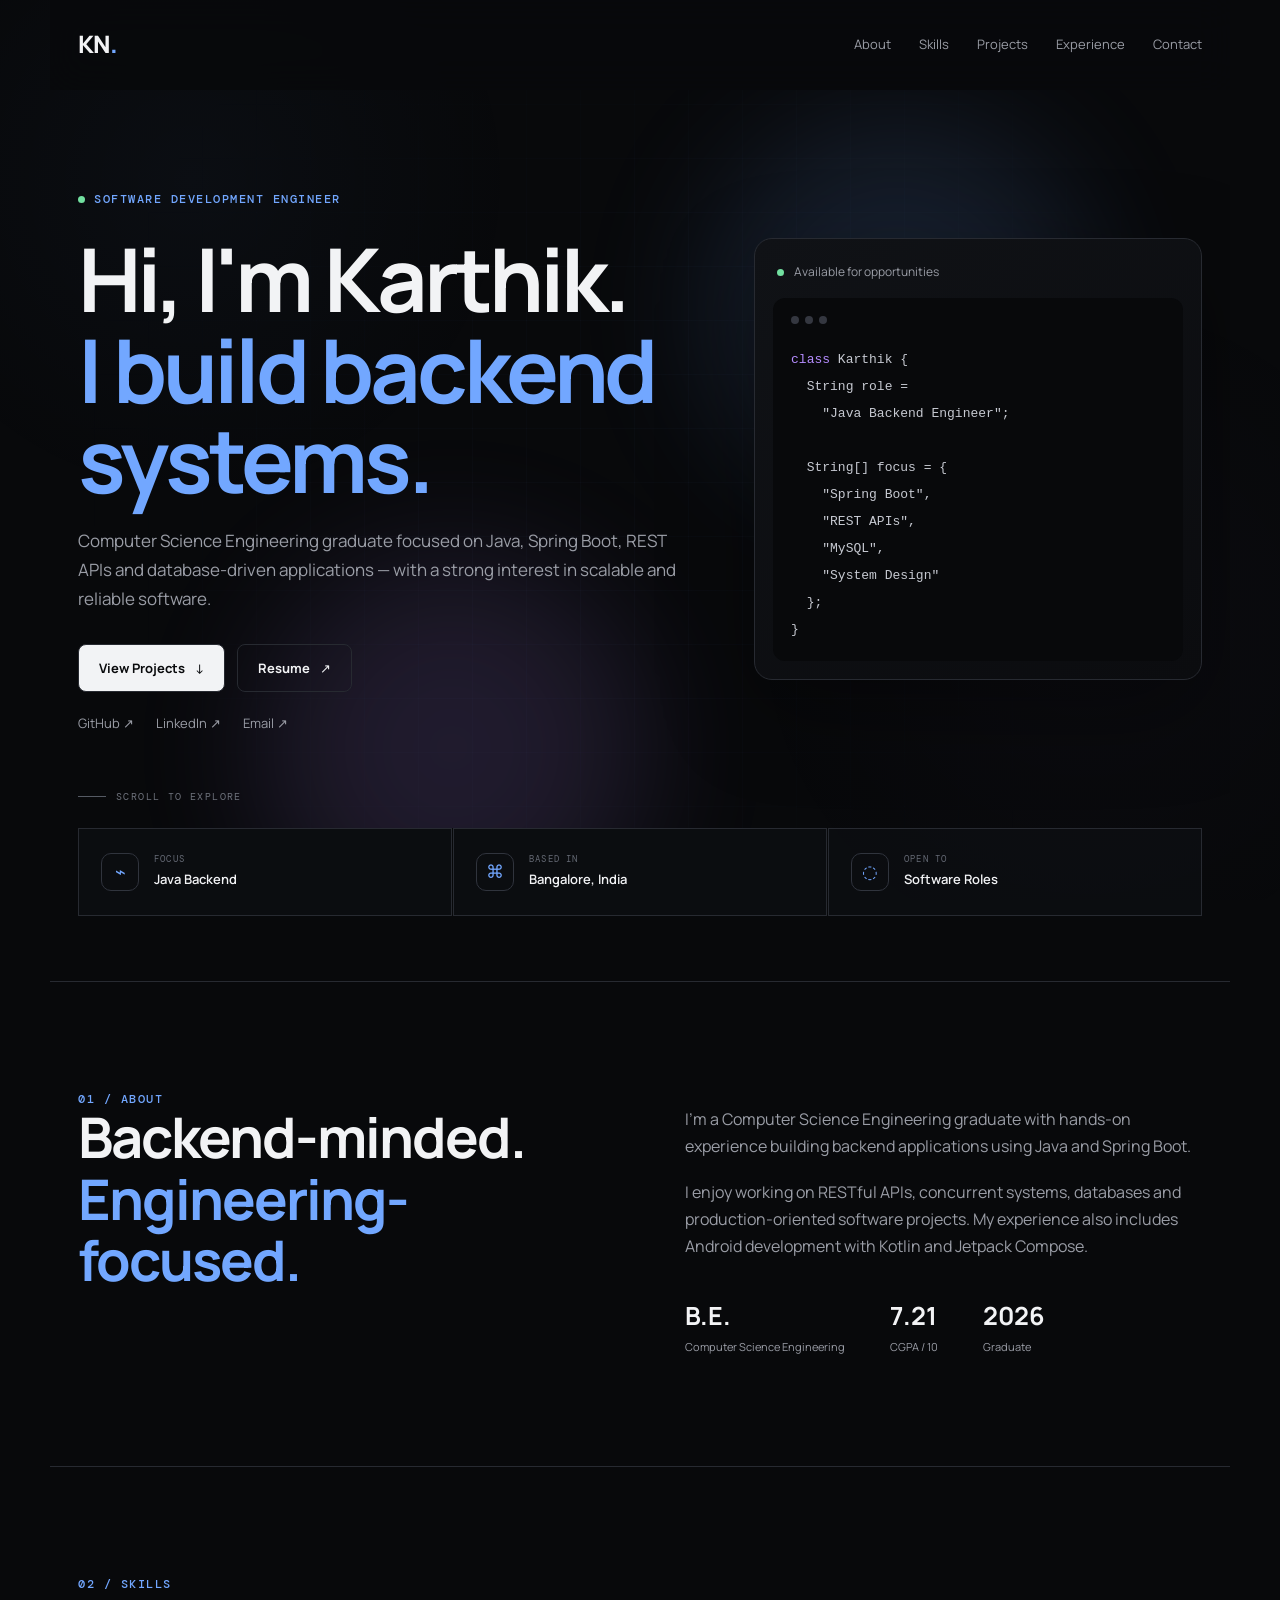
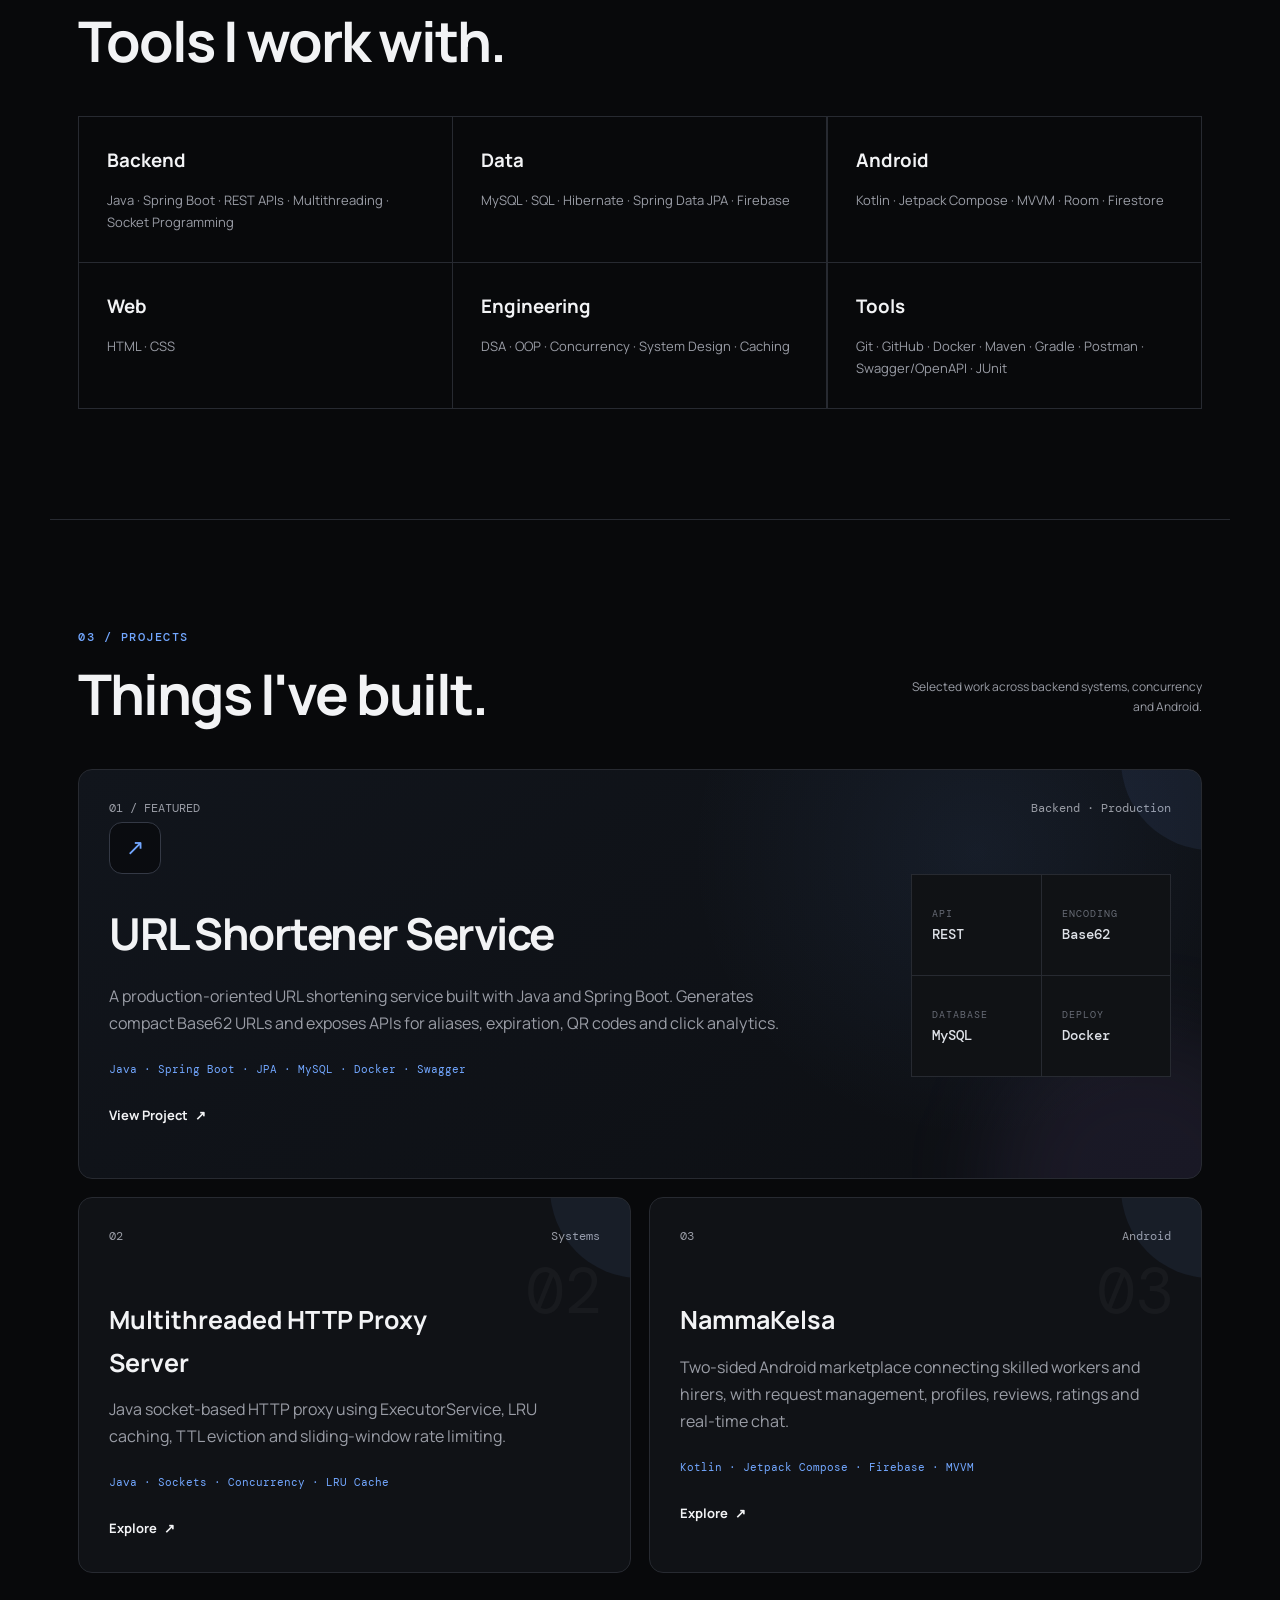
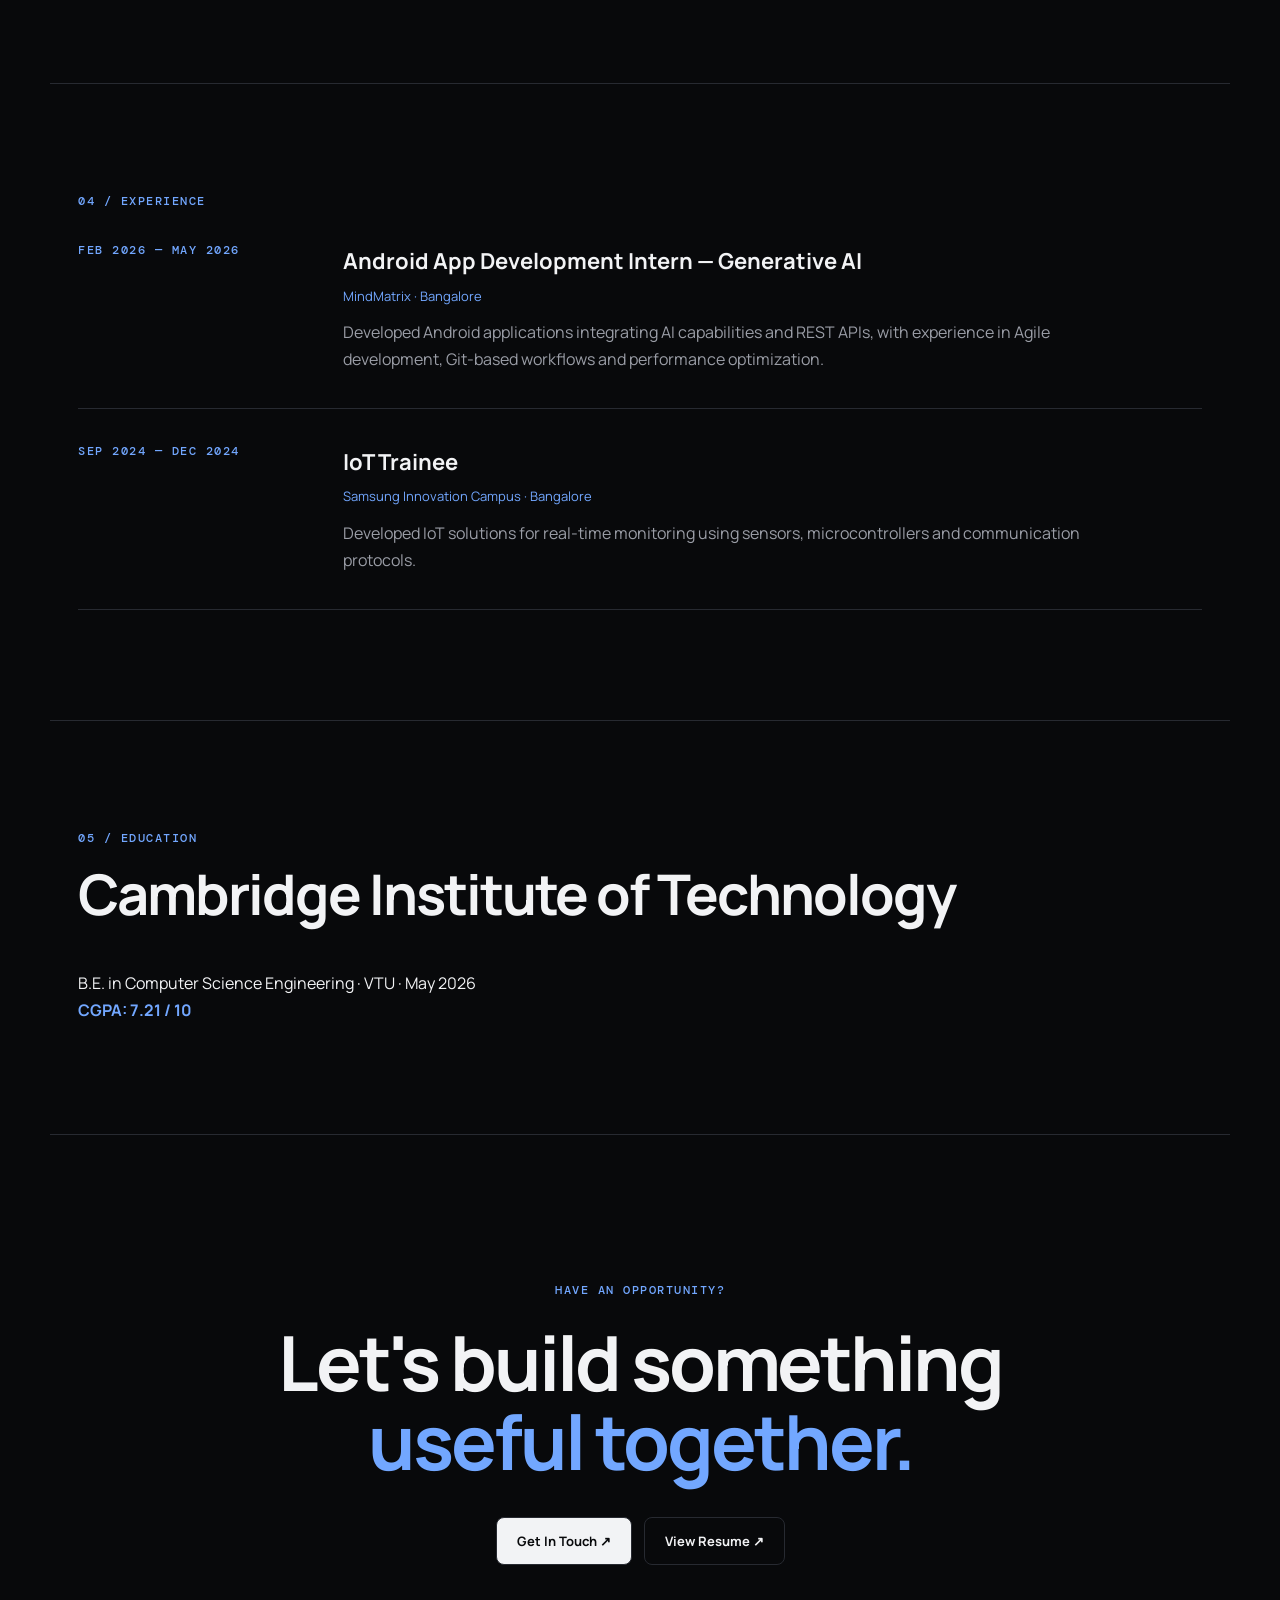
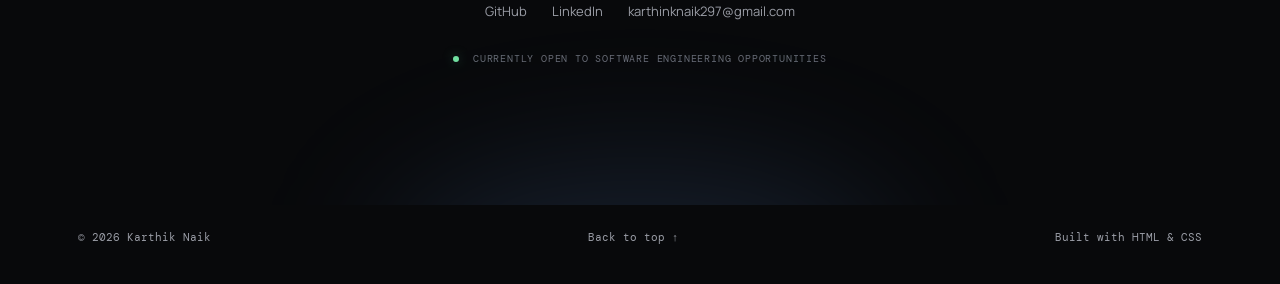
==== index.html @ 80c92d0a "Add files via upload" ====
<!DOCTYPE html>
<html lang="en">
<head>
  <meta charset="UTF-8">
  <meta name="viewport" content="width=device-width, initial-scale=1.0">
  <meta name="description" content="Karthik Naik — Software Development Engineer and Java Backend Engineer.">
  <meta name="theme-color" content="#08090b">
  <meta property="og:title" content="Karthik Naik | Java Backend Engineer">
  <meta property="og:description" content="Java Backend Engineer focused on Spring Boot, REST APIs and database-driven systems.">
  <link rel="icon" href="data:image/svg+xml,%3Csvg xmlns='http://www.w3.org/2000/svg' viewBox='0 0 100 100'%3E%3Crect width='100' height='100' rx='20' fill='%2308090b'/%3E%3Ctext x='50' y='67' font-family='Arial' font-size='52' font-weight='700' text-anchor='middle' fill='%2372a7ff'%3EKN%3C/text%3E%3C/svg%3E">
  <title>Karthik Naik | Java Backend Engineer</title>
  <link rel="stylesheet" href="style.css">
</head>
<body>
  <header class="nav">
    <a class="logo" href="#home">KN<span>.</span></a>
    <nav>
      <a href="#about">About</a>
      <a href="#skills">Skills</a>
      <a href="#projects">Projects</a>
      <a href="#experience">Experience</a>
      <a href="#contact">Contact</a>
    </nav>
  </header>

  <main>
    <section id="home" class="hero">
      <div class="hero-grid"></div>
      <div class="orb orb-one"></div>
      <div class="orb orb-two"></div>
      <div class="hero-copy reveal">
        <p class="eyebrow"><span class="pulse-dot"></span> SOFTWARE DEVELOPMENT ENGINEER</p>
        <h1>Hi, I'm Karthik.<br><span>I build backend systems.</span></h1>
        <p class="lead">
          Computer Science Engineering graduate focused on Java, Spring Boot,
          REST APIs and database-driven applications — with a strong interest in
          scalable and reliable software.
        </p>
        <div class="actions">
          <a class="button primary magnetic" href="#projects">View Projects <b>↓</b></a>
          <a class="button secondary magnetic" href="assets/Karthik_Naik_Resume.pdf" target="_blank">Resume <b>↗</b></a>
        </div>
        <div class="socials">
          <a href="https://github.com/KaRtHiK-030" target="_blank">GitHub ↗</a>
          <a href="https://www.linkedin.com/in/karthik-naik-/" target="_blank">LinkedIn ↗</a>
          <a href="mailto:karthinknaik297@gmail.com">Email ↗</a>
        </div>
      </div>
      <div class="hero-card reveal reveal-delay">
        <div class="status"><span></span> Available for opportunities</div>
        <div class="code-window">
          <div class="dots"><i></i><i></i><i></i></div>
          <pre><code><b>class</b> Karthik {
  String role =
    "Java Backend Engineer";

  String[] focus = {
    "Spring Boot",
    "REST APIs",
    "MySQL",
    "System Design"
  };
}</code></pre>
        </div>
      </div>
      <a class="scroll-cue" href="#about"><span></span> SCROLL TO EXPLORE</a>
    </section>

    <section class="identity-strip">
      <div class="identity-item">
        <span class="identity-icon">⌁</span>
        <div><small>FOCUS</small><strong>Java Backend</strong></div>
      </div>
      <div class="identity-item">
        <span class="identity-icon">⌘</span>
        <div><small>BASED IN</small><strong>Bangalore, India</strong></div>
      </div>
      <div class="identity-item">
        <span class="identity-icon">◌</span>
        <div><small>OPEN TO</small><strong>Software Roles</strong></div>
      </div>
    </section>

    <section id="about" class="section reveal-section">
      <div class="section-label">01 / ABOUT</div>
      <div class="about-grid">
        <h2>Backend-minded.<br><span>Engineering-focused.</span></h2>
        <div>
          <p>
            I'm a Computer Science Engineering graduate with hands-on experience
            building backend applications using Java and Spring Boot.
          </p>
          <p>
            I enjoy working on RESTful APIs, concurrent systems, databases and
            production-oriented software projects. My experience also includes
            Android development with Kotlin and Jetpack Compose.
          </p>
          <div class="facts">
            <div class="fact"><strong>B.E.</strong><small>Computer Science Engineering</small></div>
            <div class="fact"><strong>7.21</strong><small>CGPA / 10</small></div>
            <div class="fact"><strong>2026</strong><small>Graduate</small></div>
          </div>
        </div>
      </div>
    </section>

    <section id="skills" class="section reveal-section">
      <div class="section-label">02 / SKILLS</div>
      <h2>Tools I work with.</h2>
      <div class="skill-grid">
        <article><h3>Backend</h3><p>Java · Spring Boot · REST APIs · Multithreading · Socket Programming</p></article>
        <article><h3>Data</h3><p>MySQL · SQL · Hibernate · Spring Data JPA · Firebase</p></article>
        <article><h3>Android</h3><p>Kotlin · Jetpack Compose · MVVM · Room · Firestore</p></article>
        <article><h3>Web</h3><p>HTML · CSS</p></article>
        <article><h3>Engineering</h3><p>DSA · OOP · Concurrency · System Design · Caching</p></article>
        <article><h3>Tools</h3><p>Git · GitHub · Docker · Maven · Gradle · Postman · Swagger/OpenAPI · JUnit</p></article>
      </div>
    </section>

    <section id="projects" class="section reveal-section">
      <div class="section-label">03 / PROJECTS</div>
      <div class="section-heading-row">
        <h2>Things I've built.</h2>
        <p>Selected work across backend systems, concurrency and Android.</p>
      </div>

      <div class="projects">
        <article class="project featured project-main">
          <div class="project-glow"></div>
          <div class="project-top"><span>01 / FEATURED</span><span>Backend · Production</span></div>
          <div class="project-layout">
            <div>
              <div class="project-icon"><span>↗</span></div>
              <h3>URL Shortener Service</h3>
              <p>
                A production-oriented URL shortening service built with Java and
                Spring Boot. Generates compact Base62 URLs and exposes APIs for
                aliases, expiration, QR codes and click analytics.
              </p>
              <div class="tags">Java · Spring Boot · JPA · MySQL · Docker · Swagger</div>
              <a class="project-link" href="https://github.com/KaRtHiK-030/URL_Shortner" target="_blank">View Project <span>↗</span></a>
            </div>
            <div class="project-metrics">
              <div><span>API</span><strong>REST</strong></div>
              <div><span>Encoding</span><strong>Base62</strong></div>
              <div><span>Database</span><strong>MySQL</strong></div>
              <div><span>Deploy</span><strong>Docker</strong></div>
            </div>
          </div>
        </article>

        <article class="project project-small">
          <div class="project-top"><span>02</span><span>Systems</span></div>
          <div class="project-number">02</div>
          <h3>Multithreaded HTTP Proxy Server</h3>
          <p>
            Java socket-based HTTP proxy using ExecutorService, LRU caching,
            TTL eviction and sliding-window rate limiting.
          </p>
          <div class="tags">Java · Sockets · Concurrency · LRU Cache</div>
          <a class="project-link" href="https://github.com/KaRtHiK-030" target="_blank">Explore <span>↗</span></a>
        </article>

        <article class="project project-small">
          <div class="project-top"><span>03</span><span>Android</span></div>
          <div class="project-number">03</div>
          <h3>NammaKelsa</h3>
          <p>
            Two-sided Android marketplace connecting skilled workers and hirers,
            with request management, profiles, reviews, ratings and real-time chat.
          </p>
          <div class="tags">Kotlin · Jetpack Compose · Firebase · MVVM</div>
          <a class="project-link" href="https://github.com/KaRtHiK-030" target="_blank">Explore <span>↗</span></a>
        </article>
      </div>
    </section>

    <section id="experience" class="section reveal-section">
      <div class="section-label">04 / EXPERIENCE</div>
      <div class="timeline">
        <article>
          <div class="date">FEB 2026 — MAY 2026</div>
          <div>
            <h3>Android App Development Intern — Generative AI</h3>
            <p class="company">MindMatrix · Bangalore</p>
            <p>Developed Android applications integrating AI capabilities and REST APIs, with experience in Agile development, Git-based workflows and performance optimization.</p>
          </div>
        </article>
        <article>
          <div class="date">SEP 2024 — DEC 2024</div>
          <div>
            <h3>IoT Trainee</h3>
            <p class="company">Samsung Innovation Campus · Bangalore</p>
            <p>Developed IoT solutions for real-time monitoring using sensors, microcontrollers and communication protocols.</p>
          </div>
        </article>
      </div>
    </section>

    <section class="section education reveal-section">
      <div class="section-label">05 / EDUCATION</div>
      <h2>Cambridge Institute of Technology</h2>
      <p>B.E. in Computer Science Engineering · VTU · May 2026</p>
      <strong>CGPA: 7.21 / 10</strong>
    </section>

    <section id="contact" class="contact reveal-section">
      <p class="eyebrow">HAVE AN OPPORTUNITY?</p>
      <h2>Let's build something<br><span>useful together.</span></h2>
      <div class="contact-actions">
        <a class="button primary" href="mailto:karthinknaik297@gmail.com">Get In Touch ↗</a>
        <a class="button secondary" href="assets/Karthik_Naik_Resume.pdf" target="_blank">View Resume ↗</a>
      </div>
      <div class="contact-links">
        <a href="https://github.com/KaRtHiK-030" target="_blank">GitHub</a>
        <a href="https://www.linkedin.com/in/karthik-naik-/" target="_blank">LinkedIn</a>
        <a href="mailto:karthinknaik297@gmail.com">karthinknaik297@gmail.com</a>
      </div>
      <div class="availability-note"><span></span> Currently open to software engineering opportunities</div>
    </section>
  </main>

  <footer>
    <span>© 2026 Karthik Naik</span>
    <a href="#home">Back to top ↑</a>
    <span>Built with HTML & CSS</span>
  </footer>
</body>
</html>
---- style.css ----
@import url('https://fonts.googleapis.com/css2?family=DM+Mono:wght@400;500&family=Manrope:wght@400;500;600;700;800&display=swap');

:root {
  --bg: #08090b;
  --surface: #101216;
  --surface-2: #15171c;
  --text: #f2f3f5;
  --muted: #9a9da6;
  --line: #272a31;
  --accent: #72a7ff;
  --accent-2: #b58cff;
}

* { box-sizing: border-box; margin: 0; padding: 0; }
html { scroll-behavior: smooth; }
body {
  background: var(--bg);
  color: var(--text);
  font-family: Manrope, sans-serif;
  line-height: 1.7;
}
a { color: inherit; text-decoration: none; }
.nav {
  position: sticky; top: 0; z-index: 10;
  display: flex; justify-content: space-between; align-items: center;
  max-width: 1180px; margin: auto; padding: 24px 28px;
  background: rgba(8,9,11,.82); backdrop-filter: blur(18px);
}
.logo { font-size: 24px; font-weight: 800; letter-spacing: -1px; }
.logo span, h1 span, h2 span { color: var(--accent); }
.nav nav { display: flex; gap: 28px; }
.nav nav a, .socials a, .contact-links a { color: var(--muted); font-size: 13px; transition: .2s; }
.nav nav a:hover, .socials a:hover, .contact-links a:hover { color: var(--text); }

.hero {
  min-height: 82vh; max-width: 1180px; margin: auto; padding: 90px 28px;
  display: grid; grid-template-columns: 1.15fr .85fr; gap: 70px; align-items: center;
}
.eyebrow, .section-label, .date {
  font: 500 12px/1.2 "DM Mono", monospace;
  letter-spacing: 1.5px; color: var(--accent);
}
h1 { font-size: clamp(52px, 7vw, 88px); line-height: 1.03; letter-spacing: -4px; margin: 22px 0; }
.lead { max-width: 650px; color: var(--muted); font-size: 17px; }
.actions { display: flex; gap: 12px; margin: 30px 0 20px; }
.button {
  display: inline-block; padding: 12px 20px; border-radius: 8px;
  font-size: 13px; font-weight: 700; border: 1px solid var(--line);
}
.button.primary { background: var(--text); color: #090a0c; }
.button.secondary:hover { background: var(--surface-2); }
.socials { display: flex; gap: 22px; }

.hero-card {
  padding: 18px; border: 1px solid var(--line); border-radius: 18px;
  background: linear-gradient(145deg, var(--surface), #0b0c0f);
  box-shadow: 0 30px 90px rgba(0,0,0,.35);
}
.status { color: var(--muted); font-size: 12px; margin: 5px 4px 16px; }
.status span { display: inline-block; width: 7px; height: 7px; background: #72e0a0; border-radius: 50%; margin-right: 8px; }
.code-window { background: #08090b; border-radius: 12px; padding: 18px; }
.dots { display: flex; gap: 6px; margin-bottom: 22px; }
.dots i { width: 8px; height: 8px; border-radius: 50%; background: #343740; }
pre { overflow: auto; font: 13px/2 "DM Mono", monospace; color: #c6c9d1; }
pre b { color: var(--accent-2); font-weight: 500; }

.section { max-width: 1180px; margin: auto; padding: 110px 28px; border-top: 1px solid var(--line); }
.section h2 { font-size: clamp(34px, 5vw, 56px); line-height: 1.1; letter-spacing: -2px; margin: 18px 0 45px; }
.about-grid { display: grid; grid-template-columns: 1fr 1fr; gap: 90px; }
.about-grid h2 { margin-top: 0; }
.about-grid p { color: var(--muted); margin-bottom: 18px; }
.facts { display: flex; gap: 45px; margin-top: 35px; }
.facts div { display: flex; flex-direction: column; }
.facts strong { font-size: 25px; }
.facts small { color: var(--muted); font-size: 11px; }

.skill-grid { display: grid; grid-template-columns: repeat(3, 1fr); gap: 1px; background: var(--line); border: 1px solid var(--line); }
.skill-grid article { background: var(--bg); padding: 28px; min-height: 145px; }
.skill-grid h3 { margin-bottom: 12px; }
.skill-grid p { color: var(--muted); font-size: 13px; }

.projects { display: grid; grid-template-columns: repeat(2, 1fr); gap: 18px; }
.project {
  border: 1px solid var(--line); border-radius: 14px; padding: 30px;
  background: var(--surface); transition: transform .25s, border-color .25s;
}
.project:hover { transform: translateY(-5px); border-color: #414550; }
.project.featured { grid-column: span 2; }
.project-top { display: flex; justify-content: space-between; color: var(--muted); font: 12px "DM Mono", monospace; }
.project h3 { font-size: 27px; margin: 28px 0 12px; }
.project p { color: var(--muted); max-width: 720px; }
.tags { color: var(--accent); font: 11px "DM Mono", monospace; margin: 25px 0; }
.project a { font-size: 13px; font-weight: 700; }

.timeline article {
  display: grid; grid-template-columns: 220px 1fr; gap: 45px;
  padding: 35px 0; border-bottom: 1px solid var(--line);
}
.timeline h3 { font-size: 22px; }
.company { color: var(--accent); margin: 4px 0 12px; font-size: 13px; }
.timeline p:last-child { color: var(--muted); max-width: 760px; }

.education strong { color: var(--accent); }

.contact {
  text-align: center; max-width: 1180px; margin: 0 auto; padding: 140px 28px;
  border-top: 1px solid var(--line);
}
.contact h2 { font-size: clamp(44px, 6vw, 76px); line-height: 1.05; letter-spacing: -3px; margin: 20px 0 35px; }
.contact-links { display: flex; justify-content: center; gap: 25px; margin-top: 35px; }

footer {
  max-width: 1180px; margin: auto; padding: 25px 28px 40px;
  display: flex; justify-content: space-between; color: var(--muted);
  font: 11px "DM Mono", monospace;
}

@media (max-width: 800px) {
  .nav nav { display: none; }
  .hero { grid-template-columns: 1fr; padding-top: 60px; }
  .about-grid { grid-template-columns: 1fr; gap: 25px; }
  .skill-grid { grid-template-columns: 1fr; }
  .projects { grid-template-columns: 1fr; }
  .project.featured { grid-column: auto; }
  .timeline article { grid-template-columns: 1fr; gap: 10px; }
  .contact-links { flex-direction: column; gap: 10px; }
  footer { flex-direction: column; gap: 8px; }
  h1 { letter-spacing: -2.5px; }
}


/* ---------- V2: motion + visual polish ---------- */

body {
  overflow-x: hidden;
}

.hero {
  position: relative;
  isolation: isolate;
  overflow: hidden;
}

.hero-grid {
  position: absolute;
  inset: -20% -10%;
  z-index: -3;
  opacity: .42;
  background-image:
    linear-gradient(rgba(114,167,255,.055) 1px, transparent 1px),
    linear-gradient(90deg, rgba(114,167,255,.055) 1px, transparent 1px);
  background-size: 54px 54px;
  mask-image: radial-gradient(circle at center, black 20%, transparent 72%);
  animation: gridDrift 18s linear infinite;
}

.orb {
  position: absolute;
  z-index: -2;
  width: 380px;
  height: 380px;
  border-radius: 50%;
  filter: blur(70px);
  opacity: .14;
  pointer-events: none;
}

.orb-one {
  top: 4%;
  right: 12%;
  background: #72a7ff;
  animation: floatOne 8s ease-in-out infinite;
}

.orb-two {
  bottom: -15%;
  left: 18%;
  background: #b58cff;
  animation: floatTwo 10s ease-in-out infinite;
}

.pulse-dot {
  display: inline-block;
  width: 7px;
  height: 7px;
  margin-right: 9px;
  border-radius: 50%;
  background: #72e0a0;
  box-shadow: 0 0 0 0 rgba(114,224,160,.45);
  animation: pulse 2s infinite;
}

.hero h1 {
  animation: heroText .9s cubic-bezier(.2,.8,.2,1) both;
}

.hero .lead {
  animation: heroText .9s .12s cubic-bezier(.2,.8,.2,1) both;
}

.hero .actions {
  animation: heroText .9s .22s cubic-bezier(.2,.8,.2,1) both;
}

.hero .socials {
  animation: heroText .9s .32s cubic-bezier(.2,.8,.2,1) both;
}

.hero-card {
  transition: transform .35s ease, border-color .35s ease, box-shadow .35s ease;
}

.hero-card:hover {
  transform: translateY(-8px) rotateX(1deg) rotateY(-1deg);
  border-color: #3b4351;
  box-shadow: 0 35px 100px rgba(53,95,165,.14);
}

.code-window {
  position: relative;
  overflow: hidden;
}

.code-window::after {
  content: "";
  position: absolute;
  top: -20%;
  left: -80%;
  width: 45%;
  height: 150%;
  background: linear-gradient(90deg, transparent, rgba(255,255,255,.07), transparent);
  transform: skewX(-18deg);
  animation: scan 5s ease-in-out infinite;
}

.magnetic {
  transition: transform .25s ease, box-shadow .25s ease, background .25s ease;
}

.magnetic:hover {
  transform: translateY(-3px);
  box-shadow: 0 12px 35px rgba(0,0,0,.24);
}

.button b {
  margin-left: 7px;
  font-weight: 500;
  transition: transform .2s ease;
}

.button:hover b {
  display: inline-block;
  transform: translateX(3px);
}

.scroll-cue {
  position: absolute;
  bottom: 25px;
  left: 28px;
  color: #6e727c;
  font: 10px "DM Mono", monospace;
  letter-spacing: 1.4px;
  display: flex;
  align-items: center;
  gap: 10px;
}

.scroll-cue span {
  display: block;
  width: 28px;
  height: 1px;
  background: #555a64;
  animation: scrollLine 1.8s ease-in-out infinite;
}

.fact {
  position: relative;
}

.fact::before {
  content: "";
  position: absolute;
  left: 0;
  top: -12px;
  width: 18px;
  height: 1px;
  background: var(--accent);
  transform: scaleX(0);
  transform-origin: left;
  transition: transform .4s ease;
}

.fact:hover::before {
  transform: scaleX(1);
}

.skill-grid article {
  position: relative;
  overflow: hidden;
  transition: transform .25s ease, background .25s ease;
}

.skill-grid article::before {
  content: "";
  position: absolute;
  inset: 0;
  background: radial-gradient(circle at 0 0, rgba(114,167,255,.09), transparent 42%);
  opacity: 0;
  transition: opacity .3s ease;
}

.skill-grid article:hover {
  transform: translateY(-3px);
  background: #0d0f13;
}

.skill-grid article:hover::before {
  opacity: 1;
}

.project {
  position: relative;
  overflow: hidden;
}

.project::before {
  content: "";
  position: absolute;
  width: 180px;
  height: 180px;
  right: -100px;
  top: -100px;
  border-radius: 50%;
  background: rgba(114,167,255,.08);
  transition: transform .45s ease;
}

.project:hover::before {
  transform: scale(1.8);
}

.project a {
  position: relative;
  display: inline-block;
}

.project a::after {
  content: "";
  position: absolute;
  left: 0;
  bottom: -4px;
  width: 100%;
  height: 1px;
  background: var(--accent);
  transform: scaleX(0);
  transform-origin: left;
  transition: transform .25s ease;
}

.project a:hover::after {
  transform: scaleX(1);
}

.timeline article {
  transition: padding-left .3s ease;
}

.timeline article:hover {
  padding-left: 10px;
}

.contact {
  position: relative;
  overflow: hidden;
}

.contact::before {
  content: "";
  position: absolute;
  width: 520px;
  height: 220px;
  left: 50%;
  bottom: -180px;
  transform: translateX(-50%);
  border-radius: 50%;
  background: rgba(114,167,255,.13);
  filter: blur(70px);
  pointer-events: none;
}

.reveal-section {
  animation: sectionReveal linear both;
  animation-timeline: view();
  animation-range: entry 0% cover 22%;
}

@keyframes heroText {
  from { opacity: 0; transform: translateY(22px); }
  to { opacity: 1; transform: translateY(0); }
}

@keyframes gridDrift {
  from { transform: translate3d(0,0,0); }
  to { transform: translate3d(54px,54px,0); }
}

@keyframes floatOne {
  0%,100% { transform: translate(0,0) scale(1); }
  50% { transform: translate(-35px,25px) scale(1.08); }
}

@keyframes floatTwo {
  0%,100% { transform: translate(0,0) scale(1); }
  50% { transform: translate(35px,-30px) scale(1.12); }
}

@keyframes pulse {
  70% { box-shadow: 0 0 0 8px rgba(114,224,160,0); }
  100% { box-shadow: 0 0 0 0 rgba(114,224,160,0); }
}

@keyframes scan {
  0%, 20% { left: -80%; }
  55%, 100% { left: 140%; }
}

@keyframes scrollLine {
  0%,100% { transform: scaleX(.45); transform-origin: left; opacity: .5; }
  50% { transform: scaleX(1); transform-origin: left; opacity: 1; }
}

@keyframes sectionReveal {
  from { opacity: .25; transform: translateY(45px); }
  to { opacity: 1; transform: translateY(0); }
}

@media (prefers-reduced-motion: reduce) {
  *, *::before, *::after {
    animation-duration: .01ms !important;
    animation-iteration-count: 1 !important;
    scroll-behavior: auto !important;
  }
}

@media (max-width: 800px) {
  .hero-grid { background-size: 38px 38px; }
  .orb { width: 260px; height: 260px; filter: blur(55px); }
  .scroll-cue { display: none; }
}


/* ---------- V3: project showcase ---------- */

.section-heading-row {
  display: flex;
  align-items: flex-end;
  justify-content: space-between;
  gap: 30px;
}

.section-heading-row h2 {
  margin-bottom: 45px;
}

.section-heading-row > p {
  max-width: 310px;
  margin-bottom: 52px;
  color: var(--muted);
  font-size: 12px;
  text-align: right;
}

.project {
  min-height: 360px;
}

.project-main {
  min-height: 410px;
  background:
    radial-gradient(circle at 80% 20%, rgba(114,167,255,.08), transparent 30%),
    linear-gradient(145deg, #11151c, #0d0f13);
}

.project-main .project-glow {
  position: absolute;
  width: 300px;
  height: 300px;
  right: -90px;
  bottom: -150px;
  border-radius: 50%;
  background: rgba(181,140,255,.08);
  filter: blur(45px);
  transition: transform .6s ease;
}

.project-main:hover .project-glow {
  transform: scale(1.35);
}

.project-layout {
  position: relative;
  z-index: 1;
  display: grid;
  grid-template-columns: 1fr 260px;
  gap: 60px;
  align-items: center;
  height: calc(100% - 30px);
}

.project-icon {
  width: 52px;
  height: 52px;
  display: grid;
  place-items: center;
  border: 1px solid #343945;
  border-radius: 13px;
  background: #0a0c10;
  font-size: 22px;
  color: var(--accent);
  transition: transform .3s ease, border-color .3s ease;
}

.project-main:hover .project-icon {
  transform: translateY(-4px) rotate(-4deg);
  border-color: var(--accent);
}

.project-main h3 {
  font-size: clamp(30px, 4vw, 44px);
  letter-spacing: -1.5px;
  margin: 22px 0 12px;
}

.project-main p {
  max-width: 690px;
}

.project-metrics {
  display: grid;
  grid-template-columns: 1fr 1fr;
  gap: 1px;
  background: var(--line);
  border: 1px solid var(--line);
}

.project-metrics div {
  min-height: 100px;
  padding: 20px;
  background: rgba(8,9,11,.72);
  display: flex;
  flex-direction: column;
  justify-content: center;
}

.project-metrics span {
  color: #676b75;
  font: 10px "DM Mono", monospace;
  text-transform: uppercase;
  letter-spacing: 1px;
  margin-bottom: 5px;
}

.project-metrics strong {
  font: 500 14px "DM Mono", monospace;
  color: #dfe2e8;
}

.project-number {
  position: absolute;
  top: 62px;
  right: 28px;
  font: 64px/1 "DM Mono", monospace;
  color: rgba(255,255,255,.035);
  transition: color .3s ease, transform .3s ease;
}

.project-small:hover .project-number {
  color: rgba(114,167,255,.10);
  transform: translateY(-5px);
}

.project-small h3 {
  position: relative;
  max-width: 390px;
  font-size: 25px;
  margin-top: 55px;
}

.project-small p {
  max-width: 470px;
}

.project-link {
  position: relative;
  display: inline-flex !important;
  align-items: center;
  gap: 7px;
  margin-top: 2px;
}

.project-link span {
  transition: transform .25s ease;
}

.project-link:hover span {
  transform: translate(3px, -3px);
}

@media (max-width: 800px) {
  .section-heading-row {
    display: block;
  }

  .section-heading-row > p {
    margin-top: -25px;
    margin-bottom: 35px;
    text-align: left;
  }

  .project-layout {
    grid-template-columns: 1fr;
    gap: 35px;
  }

  .project-main {
    min-height: auto;
  }

  .project-metrics {
    grid-template-columns: repeat(4, 1fr);
  }

  .project-metrics div {
    min-height: 82px;
    padding: 12px;
  }

  .project-metrics strong {
    font-size: 11px;
  }

  .project-metrics span {
    font-size: 8px;
  }

  .project-small {
    min-height: 330px;
  }
}


/* ---------- V4: identity + resume ---------- */

.identity-strip {
  max-width: 1180px;
  margin: 0 auto;
  padding: 0 28px 65px;
  display: grid;
  grid-template-columns: repeat(3, 1fr);
  gap: 1px;
}

.identity-item {
  min-height: 88px;
  padding: 18px 22px;
  border: 1px solid var(--line);
  background: rgba(16,18,22,.55);
  display: flex;
  align-items: center;
  gap: 15px;
  transition: transform .25s ease, background .25s ease, border-color .25s ease;
}

.identity-item:hover {
  transform: translateY(-4px);
  background: #101318;
  border-color: #3a3e48;
}

.identity-icon {
  width: 38px;
  height: 38px;
  flex: 0 0 38px;
  display: grid;
  place-items: center;
  border: 1px solid #30343d;
  border-radius: 10px;
  color: var(--accent);
  font: 18px "DM Mono", monospace;
}

.identity-item div {
  display: flex;
  flex-direction: column;
}

.identity-item small {
  color: #666b75;
  font: 9px "DM Mono", monospace;
  letter-spacing: 1.2px;
  margin-bottom: 3px;
}

.identity-item strong {
  font-size: 13px;
  font-weight: 600;
}

.contact-actions {
  display: flex;
  justify-content: center;
  gap: 12px;
}

@media (max-width: 800px) {
  .identity-strip {
    grid-template-columns: 1fr;
    padding-bottom: 35px;
  }

  .identity-item {
    min-height: 76px;
  }

  .contact-actions {
    flex-direction: column;
    align-items: center;
  }
}


/* ---------- V5: final visual polish ---------- */

::selection {
  background: rgba(114,167,255,.25);
  color: #fff;
}

body::before {
  content: "";
  position: fixed;
  inset: 0;
  z-index: -10;
  pointer-events: none;
  background:
    radial-gradient(circle at 15% 20%, rgba(114,167,255,.035), transparent 25%),
    radial-gradient(circle at 85% 70%, rgba(181,140,255,.025), transparent 28%);
}

.section,
.contact {
  scroll-margin-top: 80px;
}

.eyebrow {
  display: inline-flex;
  align-items: center;
}

.socials a,
.contact-links a {
  position: relative;
}

.socials a::after,
.contact-links a::after {
  content: "";
  position: absolute;
  left: 0;
  right: 100%;
  bottom: -5px;
  height: 1px;
  background: currentColor;
  transition: right .25s ease;
}

.socials a:hover::after,
.contact-links a:hover::after {
  right: 0;
}

.nav {
  border-bottom: 1px solid transparent;
  transition: border-color .25s ease, background .25s ease;
}

.nav:hover {
  border-color: rgba(255,255,255,.05);
}

.logo {
  transition: transform .25s ease;
}

.logo:hover {
  transform: translateY(-2px);
}

.project,
.skill-grid article,
.identity-item {
  will-change: transform;
}

.project,
.skill-grid article,
.identity-item,
.button {
  -webkit-tap-highlight-color: transparent;
}

.availability-note {
  margin-top: 30px;
  color: #676b75;
  font: 10px "DM Mono", monospace;
  letter-spacing: .8px;
  text-transform: uppercase;
}

.availability-note span {
  display: inline-block;
  width: 6px;
  height: 6px;
  margin-right: 7px;
  border-radius: 50%;
  background: #72e0a0;
  box-shadow: 0 0 12px rgba(114,224,160,.35);
}

footer a {
  color: var(--muted);
  transition: color .2s ease;
}

footer a:hover {
  color: var(--text);
}

@media (max-width: 800px) {
  .nav {
    padding-left: 20px;
    padding-right: 20px;
  }

  .hero,
  .section,
  .contact {
    padding-left: 20px;
    padding-right: 20px;
  }

  .identity-strip {
    padding-left: 20px;
    padding-right: 20px;
  }

  footer {
    padding-left: 20px;
    padding-right: 20px;
  }

  .hero {
    min-height: auto;
    padding-top: 65px;
    padding-bottom: 90px;
  }

  .hero-card {
    margin-top: 5px;
  }

  .project-main h3 {
    font-size: 31px;
  }
}
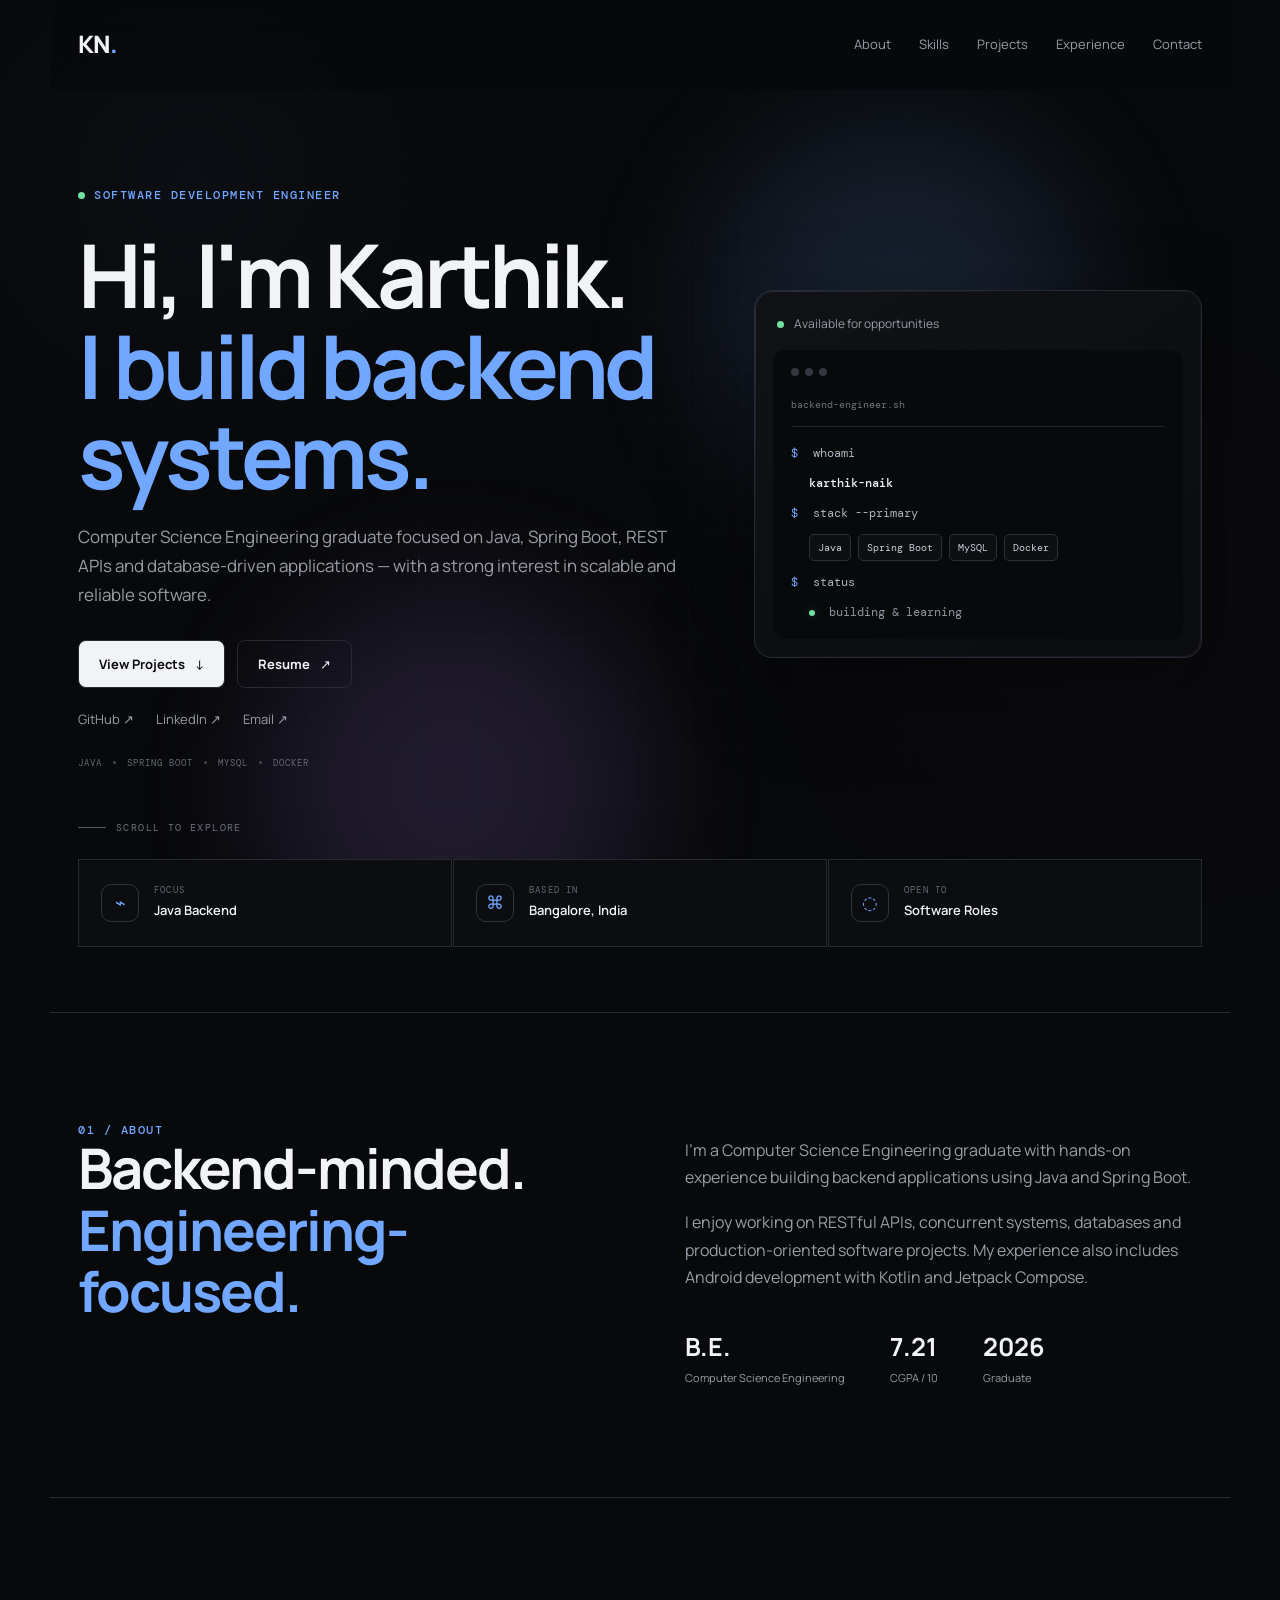
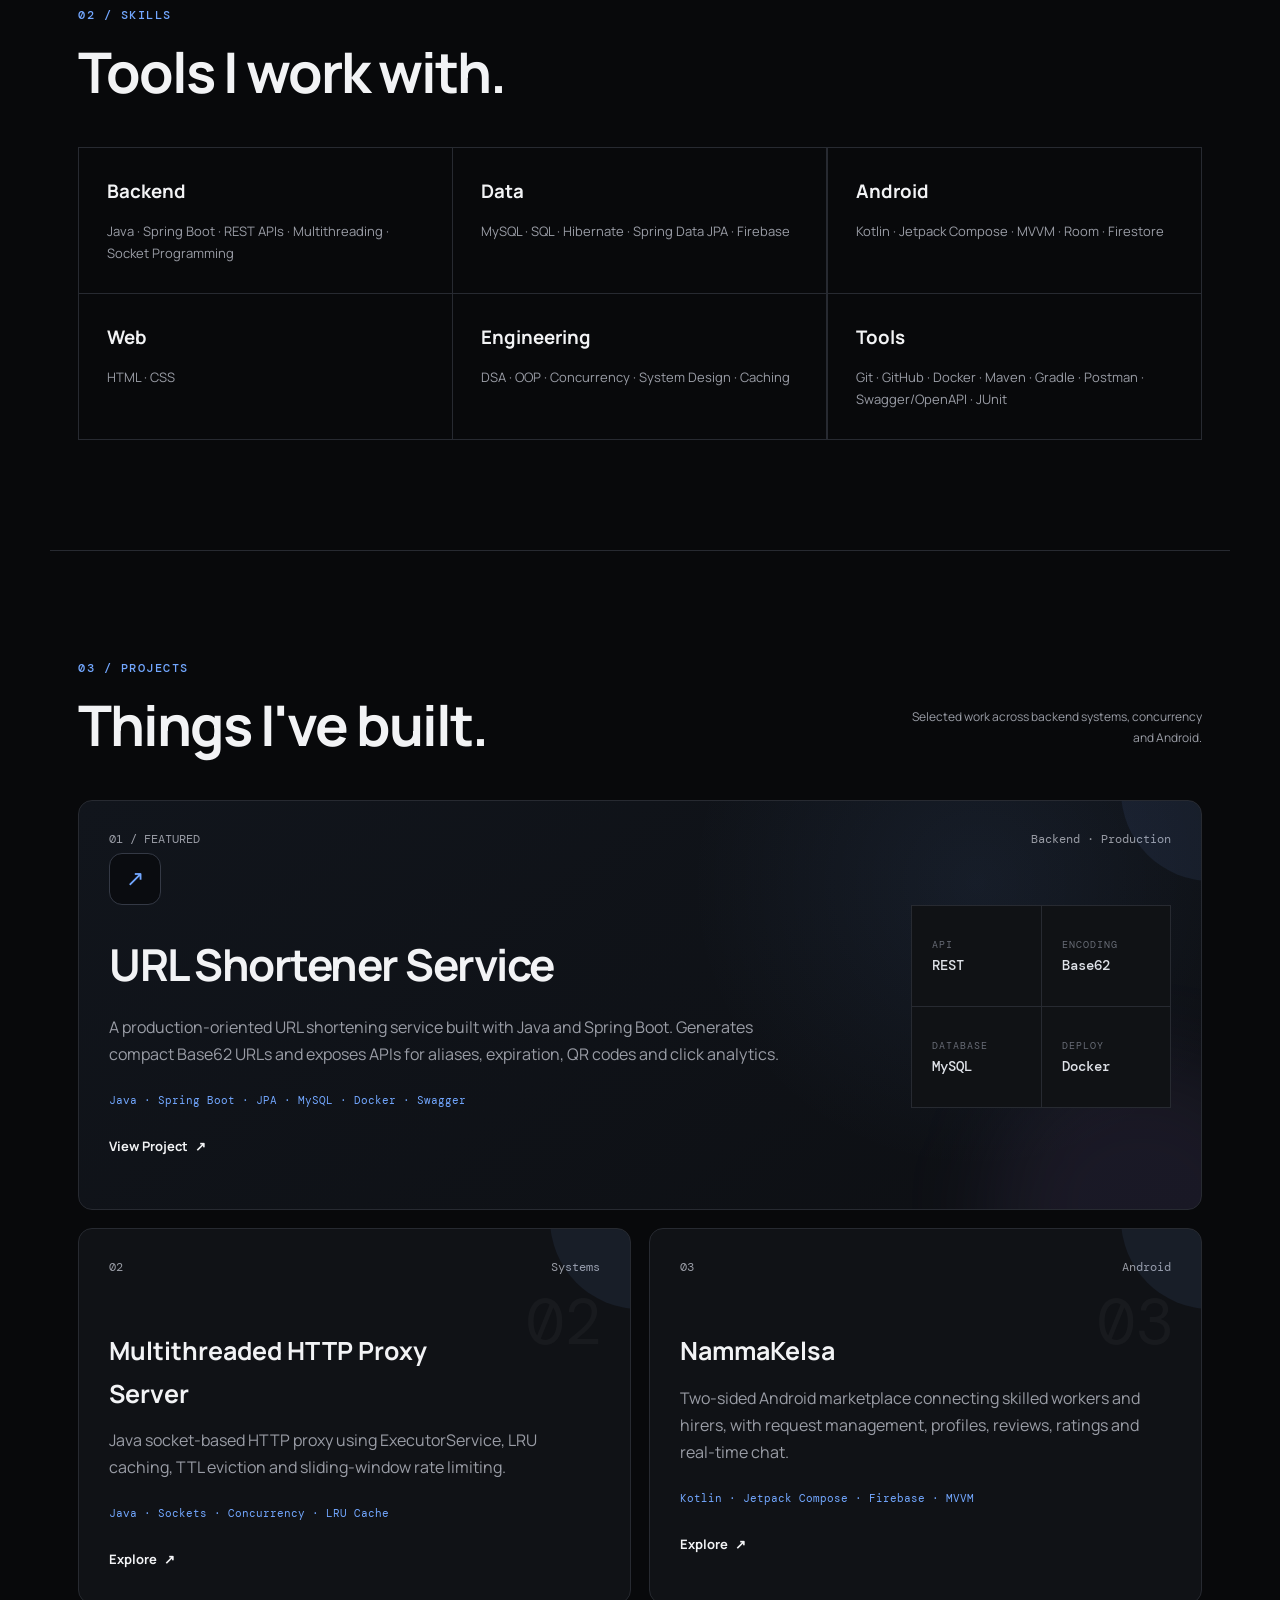
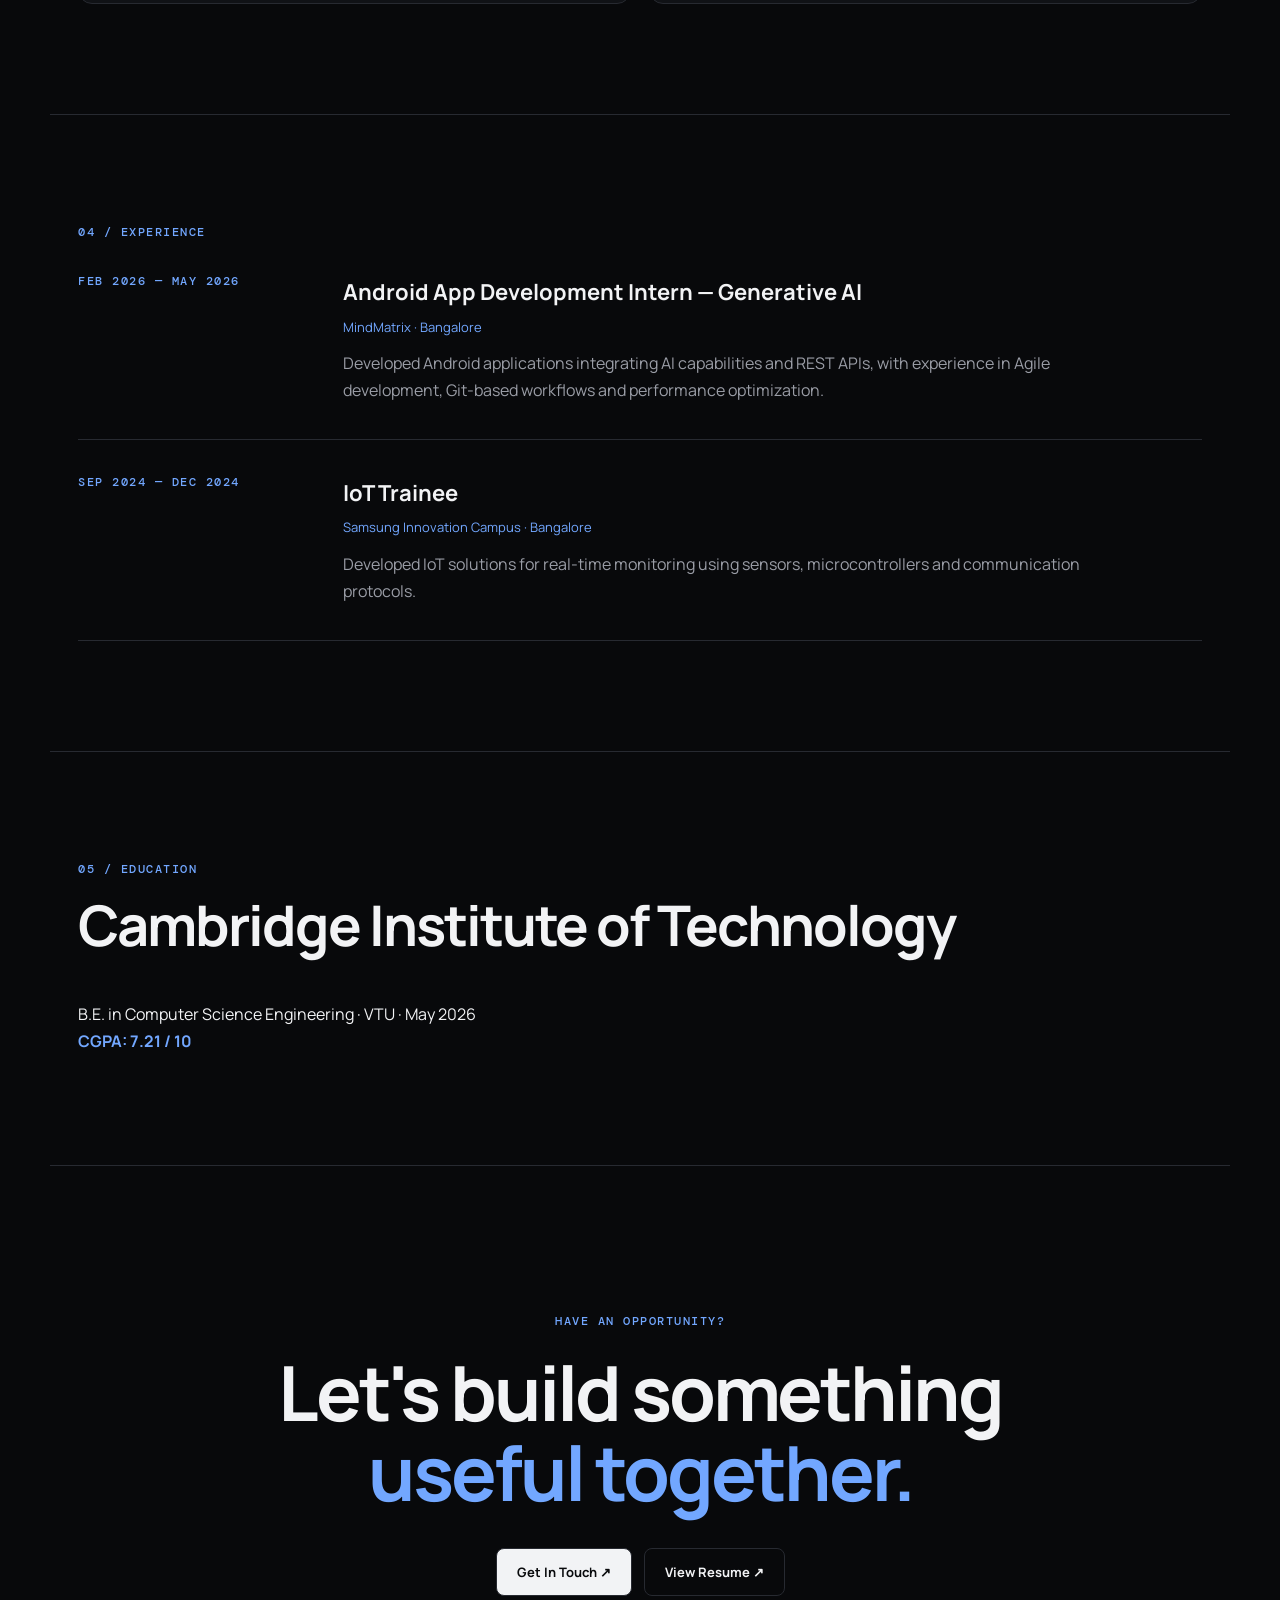
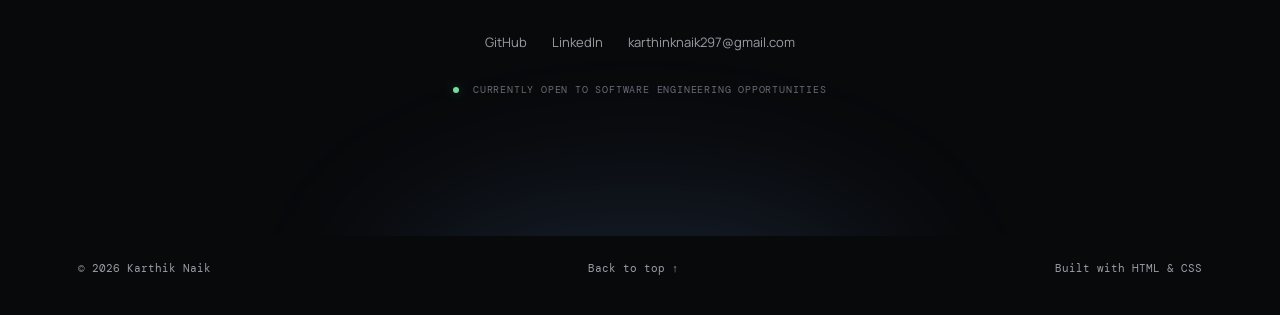
==== commit 87a05cc7: "Add files via upload" ====
--- a/index.html
+++ b/index.html
@@ -45,22 +45,25 @@
           <a href="https://www.linkedin.com/in/karthik-naik-/" target="_blank">LinkedIn ↗</a>
           <a href="mailto:karthinknaik297@gmail.com">Email ↗</a>
         </div>
+        <div class="tech-line" aria-label="Primary technologies">
+          <span>JAVA</span><i></i><span>SPRING BOOT</span><i></i><span>MYSQL</span><i></i><span>DOCKER</span>
+        </div>
       </div>
       <div class="hero-card reveal reveal-delay">
         <div class="status"><span></span> Available for opportunities</div>
         <div class="code-window">
           <div class="dots"><i></i><i></i><i></i></div>
-          <pre><code><b>class</b> Karthik {
-  String role =
-    "Java Backend Engineer";
-
-  String[] focus = {
-    "Spring Boot",
-    "REST APIs",
-    "MySQL",
-    "System Design"
-  };
-}</code></pre>
+          <div class="terminal-head">backend-engineer.sh</div>
+          <div class="terminal-body">
+            <div><span class="prompt">$</span> whoami</div>
+            <strong>karthik-naik</strong>
+            <div><span class="prompt">$</span> stack --primary</div>
+            <div class="stack-output">
+              <span>Java</span><span>Spring Boot</span><span>MySQL</span><span>Docker</span>
+            </div>
+            <div><span class="prompt">$</span> status</div>
+            <div class="terminal-status"><span></span> building &amp; learning</div>
+          </div>
         </div>
       </div>
       <a class="scroll-cue" href="#about"><span></span> SCROLL TO EXPLORE</a>
--- a/style.css
+++ b/style.css
@@ -873,3 +873,21 @@
     font-size: 31px;
   }
 }
+
+
+/* ---------- V6: hero identity polish ---------- */
+.tech-line { display:flex; align-items:center; gap:11px; margin-top:27px; color:#646973; font:9px "DM Mono",monospace; letter-spacing:1px; }
+.tech-line i { width:3px; height:3px; border-radius:50%; background:#444851; }
+.tech-line span { transition:color .2s ease; }
+.tech-line span:hover { color:var(--accent); }
+.terminal-head { padding-bottom:15px; margin-bottom:17px; border-bottom:1px solid #20232a; color:#6e737e; font:10px "DM Mono",monospace; }
+.terminal-body { display:grid; gap:12px; color:#aeb3bd; font:12px/1.5 "DM Mono",monospace; }
+.terminal-body strong { color:#f0f2f5; font-weight:500; padding-left:18px; }
+.prompt { color:var(--accent); margin-right:8px; }
+.stack-output { display:flex; flex-wrap:wrap; gap:7px; padding-left:18px; }
+.stack-output span { padding:5px 8px; border:1px solid #2b2f38; border-radius:5px; background:#0d0f13; color:#cbd0d8; font-size:10px; }
+.terminal-status { padding-left:18px; color:#8f95a0; }
+.terminal-status span { display:inline-block; width:6px; height:6px; margin-right:7px; border-radius:50%; background:#72e0a0; box-shadow:0 0 10px rgba(114,224,160,.3); animation:pulse 2s infinite; }
+.hero-card { position:relative; }
+.hero-card::before { content:""; position:absolute; inset:0; border-radius:18px; padding:1px; background:linear-gradient(135deg,rgba(114,167,255,.22),transparent 35%,rgba(181,140,255,.12)); -webkit-mask:linear-gradient(#000 0 0) content-box,linear-gradient(#000 0 0); -webkit-mask-composite:xor; mask-composite:exclude; pointer-events:none; }
+@media (max-width:800px) { .tech-line { flex-wrap:wrap; line-height:1.7; } .tech-line i { display:none; } }
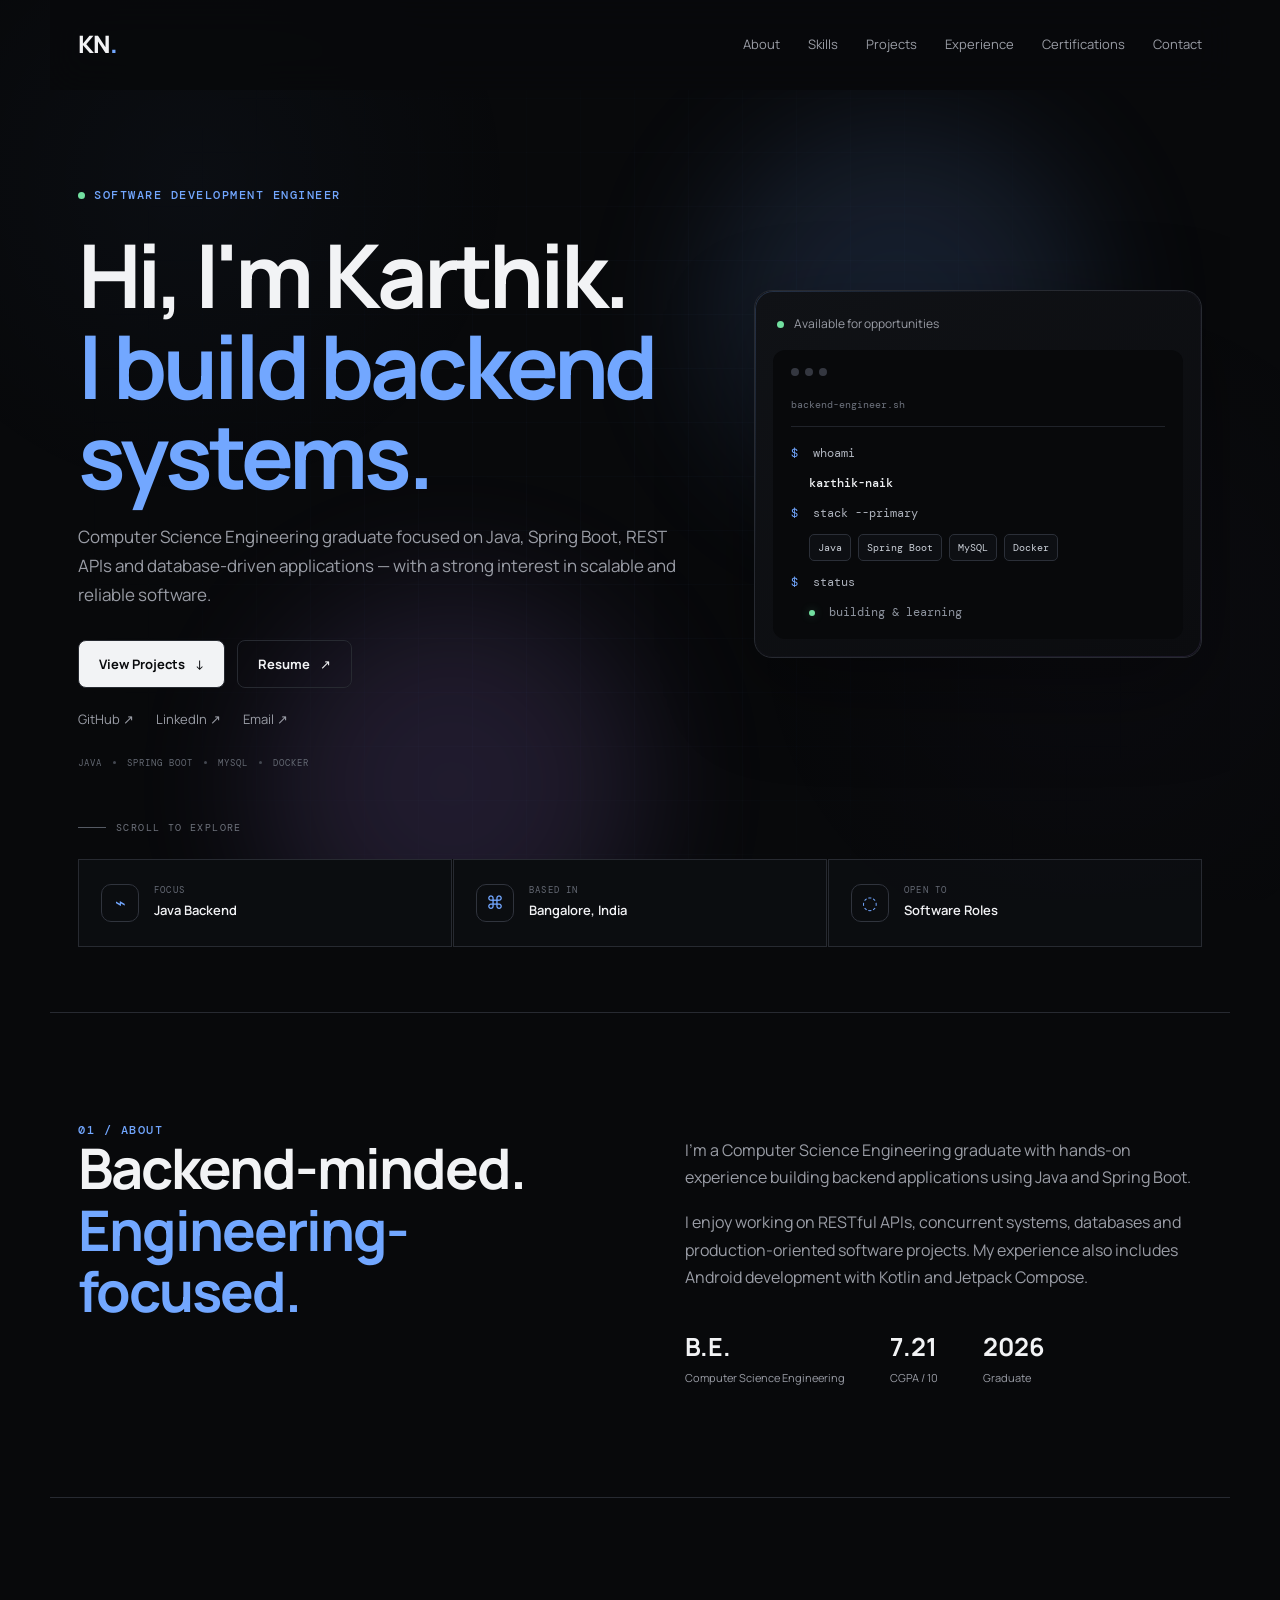
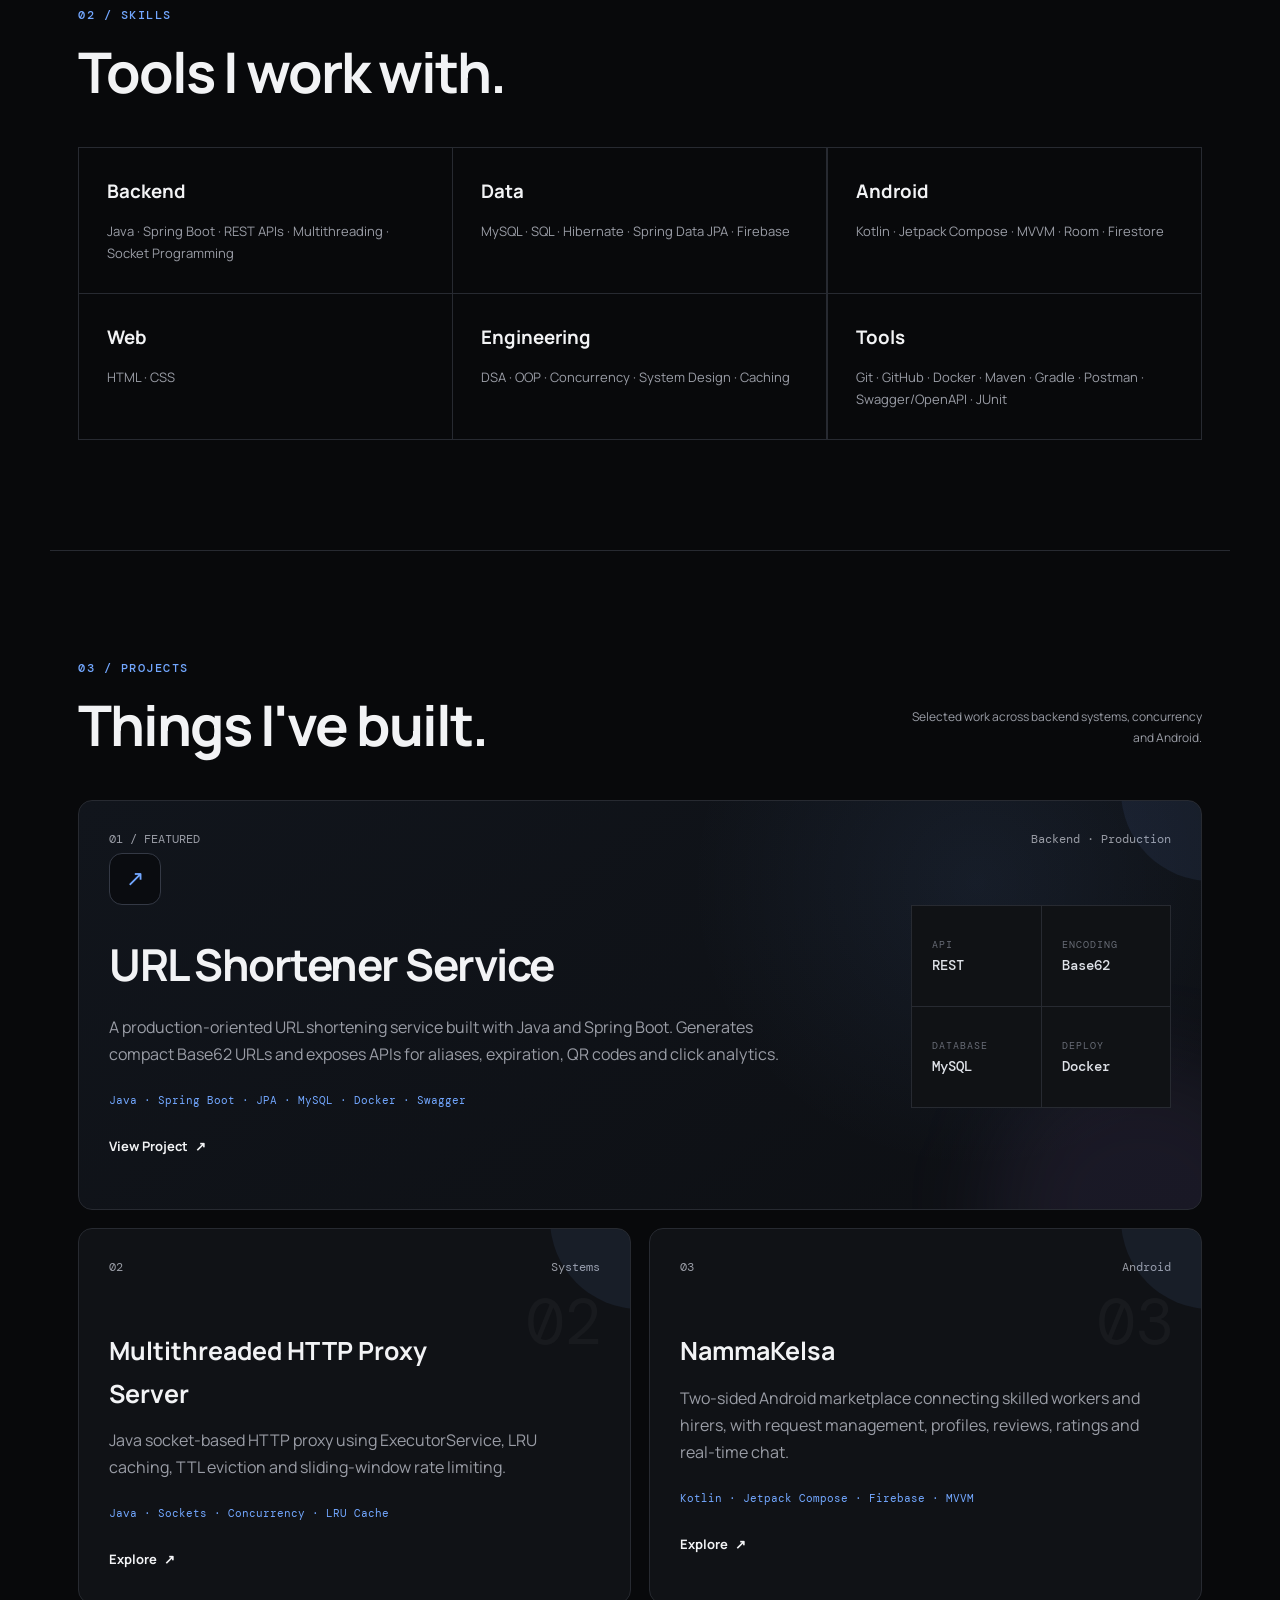
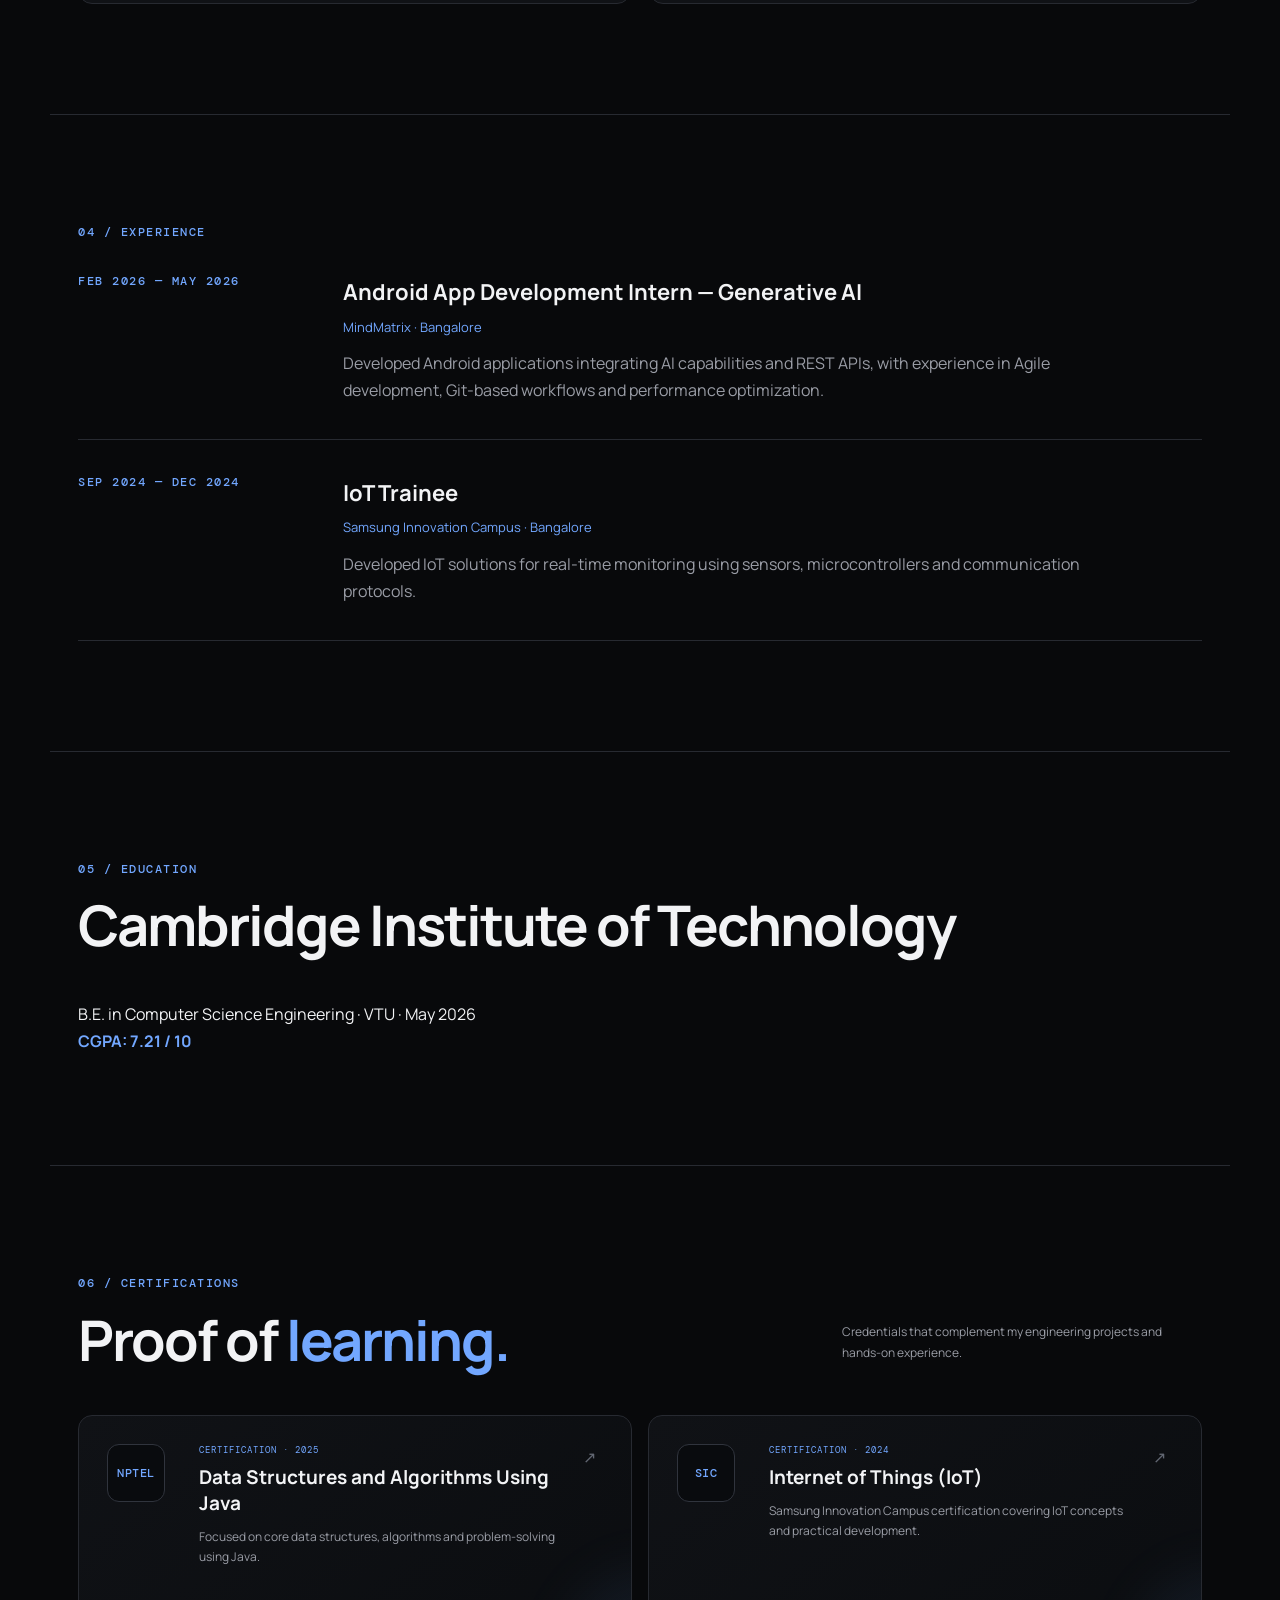
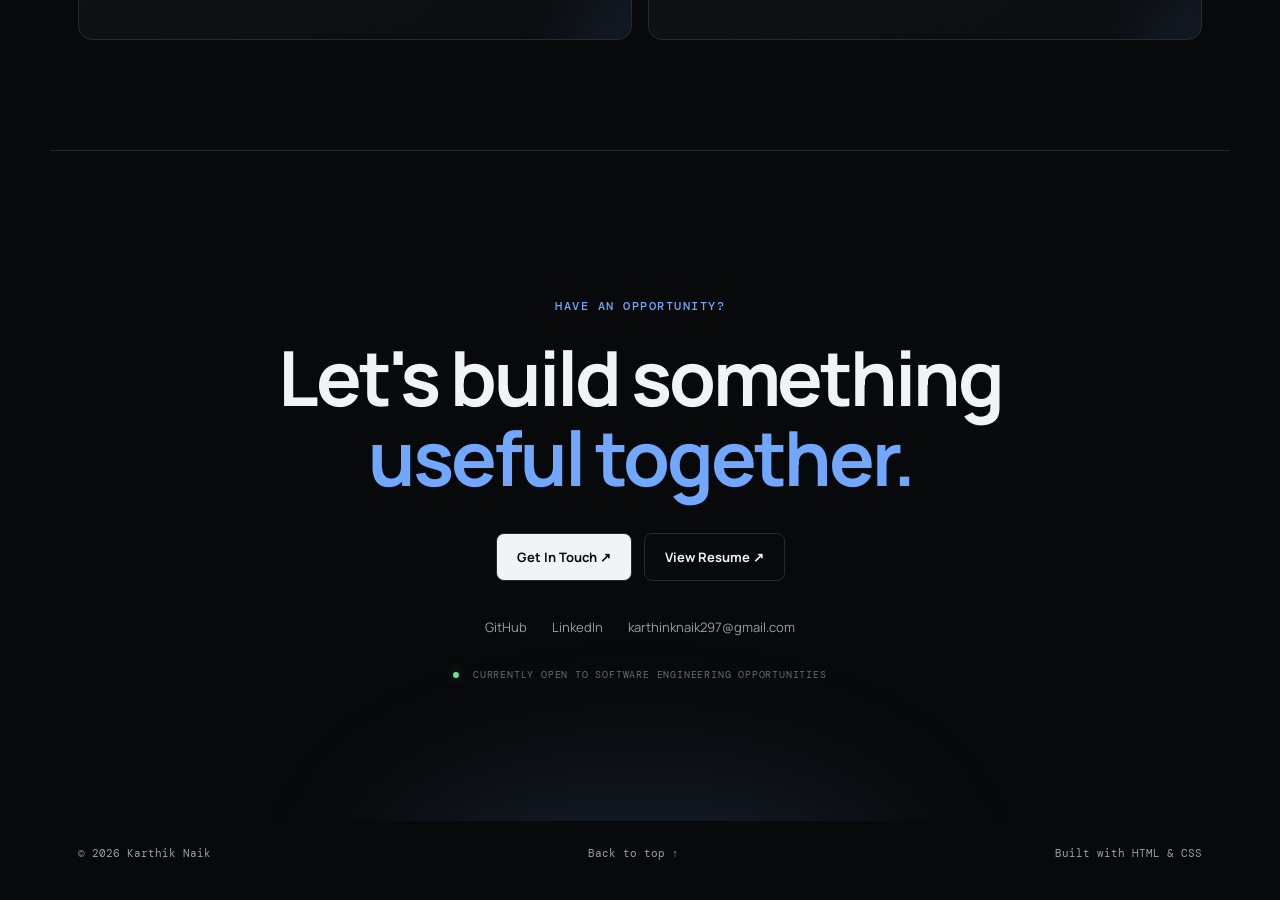
==== commit 6026b0de: "Add files via upload" ====
--- a/index.html
+++ b/index.html
@@ -18,7 +18,7 @@
       <a href="#about">About</a>
       <a href="#skills">Skills</a>
       <a href="#projects">Projects</a>
-      <a href="#experience">Experience</a>
+      <a href="#experience">Experience</a><a href="#certifications">Certifications</a>
       <a href="#contact">Contact</a>
     </nav>
   </header>
@@ -207,6 +207,37 @@
       <strong>CGPA: 7.21 / 10</strong>
     </section>
 
+
+    <section id="certifications" class="section reveal-section">
+      <div class="section-label">06 / CERTIFICATIONS</div>
+      <div class="cert-heading">
+        <h2>Proof of <span>learning.</span></h2>
+        <p>Credentials that complement my engineering projects and hands-on experience.</p>
+      </div>
+
+      <div class="cert-grid">
+        <article class="cert-card">
+          <div class="cert-mark">NPTEL</div>
+          <div>
+            <p class="cert-type">CERTIFICATION · 2025</p>
+            <h3>Data Structures and Algorithms Using Java</h3>
+            <p>Focused on core data structures, algorithms and problem-solving using Java.</p>
+          </div>
+          <span class="cert-arrow">↗</span>
+        </article>
+
+        <article class="cert-card">
+          <div class="cert-mark">SIC</div>
+          <div>
+            <p class="cert-type">CERTIFICATION · 2024</p>
+            <h3>Internet of Things (IoT)</h3>
+            <p>Samsung Innovation Campus certification covering IoT concepts and practical development.</p>
+          </div>
+          <span class="cert-arrow">↗</span>
+        </article>
+      </div>
+    </section>
+
     <section id="contact" class="contact reveal-section">
       <p class="eyebrow">HAVE AN OPPORTUNITY?</p>
       <h2>Let's build something<br><span>useful together.</span></h2>
--- a/style.css
+++ b/style.css
@@ -891,3 +891,142 @@
 .hero-card { position:relative; }
 .hero-card::before { content:""; position:absolute; inset:0; border-radius:18px; padding:1px; background:linear-gradient(135deg,rgba(114,167,255,.22),transparent 35%,rgba(181,140,255,.12)); -webkit-mask:linear-gradient(#000 0 0) content-box,linear-gradient(#000 0 0); -webkit-mask-composite:xor; mask-composite:exclude; pointer-events:none; }
 @media (max-width:800px) { .tech-line { flex-wrap:wrap; line-height:1.7; } .tech-line i { display:none; } }
+
+
+/* ---------- V7: certifications ---------- */
+
+.cert-heading {
+  display: flex;
+  justify-content: space-between;
+  align-items: flex-end;
+  gap: 40px;
+}
+
+.cert-heading h2 {
+  margin-bottom: 45px;
+}
+
+.cert-heading > p {
+  max-width: 360px;
+  color: var(--muted);
+  font-size: 12px;
+  margin-bottom: 52px;
+}
+
+.cert-grid {
+  display: grid;
+  grid-template-columns: repeat(2, 1fr);
+  gap: 16px;
+}
+
+.cert-card {
+  position: relative;
+  min-height: 225px;
+  padding: 28px;
+  border: 1px solid var(--line);
+  border-radius: 14px;
+  background: linear-gradient(145deg, #101216, #0b0d10);
+  display: grid;
+  grid-template-columns: 70px 1fr 20px;
+  gap: 22px;
+  align-items: start;
+  overflow: hidden;
+  transition: transform .3s ease, border-color .3s ease, background .3s ease;
+}
+
+.cert-card::after {
+  content: "";
+  position: absolute;
+  width: 180px;
+  height: 180px;
+  right: -110px;
+  bottom: -110px;
+  border-radius: 50%;
+  background: rgba(114,167,255,.07);
+  filter: blur(25px);
+  transition: transform .45s ease;
+}
+
+.cert-card:hover {
+  transform: translateY(-5px);
+  border-color: #3d424d;
+  background: linear-gradient(145deg, #12151a, #0d0f13);
+}
+
+.cert-card:hover::after {
+  transform: scale(1.6);
+}
+
+.cert-mark {
+  width: 58px;
+  height: 58px;
+  display: grid;
+  place-items: center;
+  border: 1px solid #30343d;
+  border-radius: 12px;
+  color: var(--accent);
+  background: #090b0e;
+  font: 500 12px "DM Mono", monospace;
+  letter-spacing: .5px;
+}
+
+.cert-type {
+  color: var(--accent);
+  font: 9px "DM Mono", monospace;
+  letter-spacing: 1px;
+  margin-bottom: 9px;
+}
+
+.cert-card h3 {
+  font-size: 19px;
+  line-height: 1.35;
+  margin-bottom: 10px;
+}
+
+.cert-card div:nth-child(2) > p:last-child {
+  color: var(--muted);
+  font-size: 12px;
+}
+
+.cert-arrow {
+  position: relative;
+  z-index: 1;
+  color: #626772;
+  transition: color .2s ease, transform .2s ease;
+}
+
+.cert-card:hover .cert-arrow {
+  color: var(--accent);
+  transform: translate(2px, -2px);
+}
+
+@media (max-width: 950px) {
+  .nav nav {
+    gap: 15px;
+  }
+
+  .cert-heading {
+    display: block;
+  }
+
+  .cert-heading > p {
+    margin-top: -25px;
+    margin-bottom: 35px;
+  }
+}
+
+@media (max-width: 800px) {
+  .nav nav a:nth-child(5) {
+    display: none;
+  }
+
+  .cert-grid {
+    grid-template-columns: 1fr;
+  }
+
+  .cert-card {
+    grid-template-columns: 58px 1fr 15px;
+    gap: 16px;
+    padding: 22px;
+  }
+}
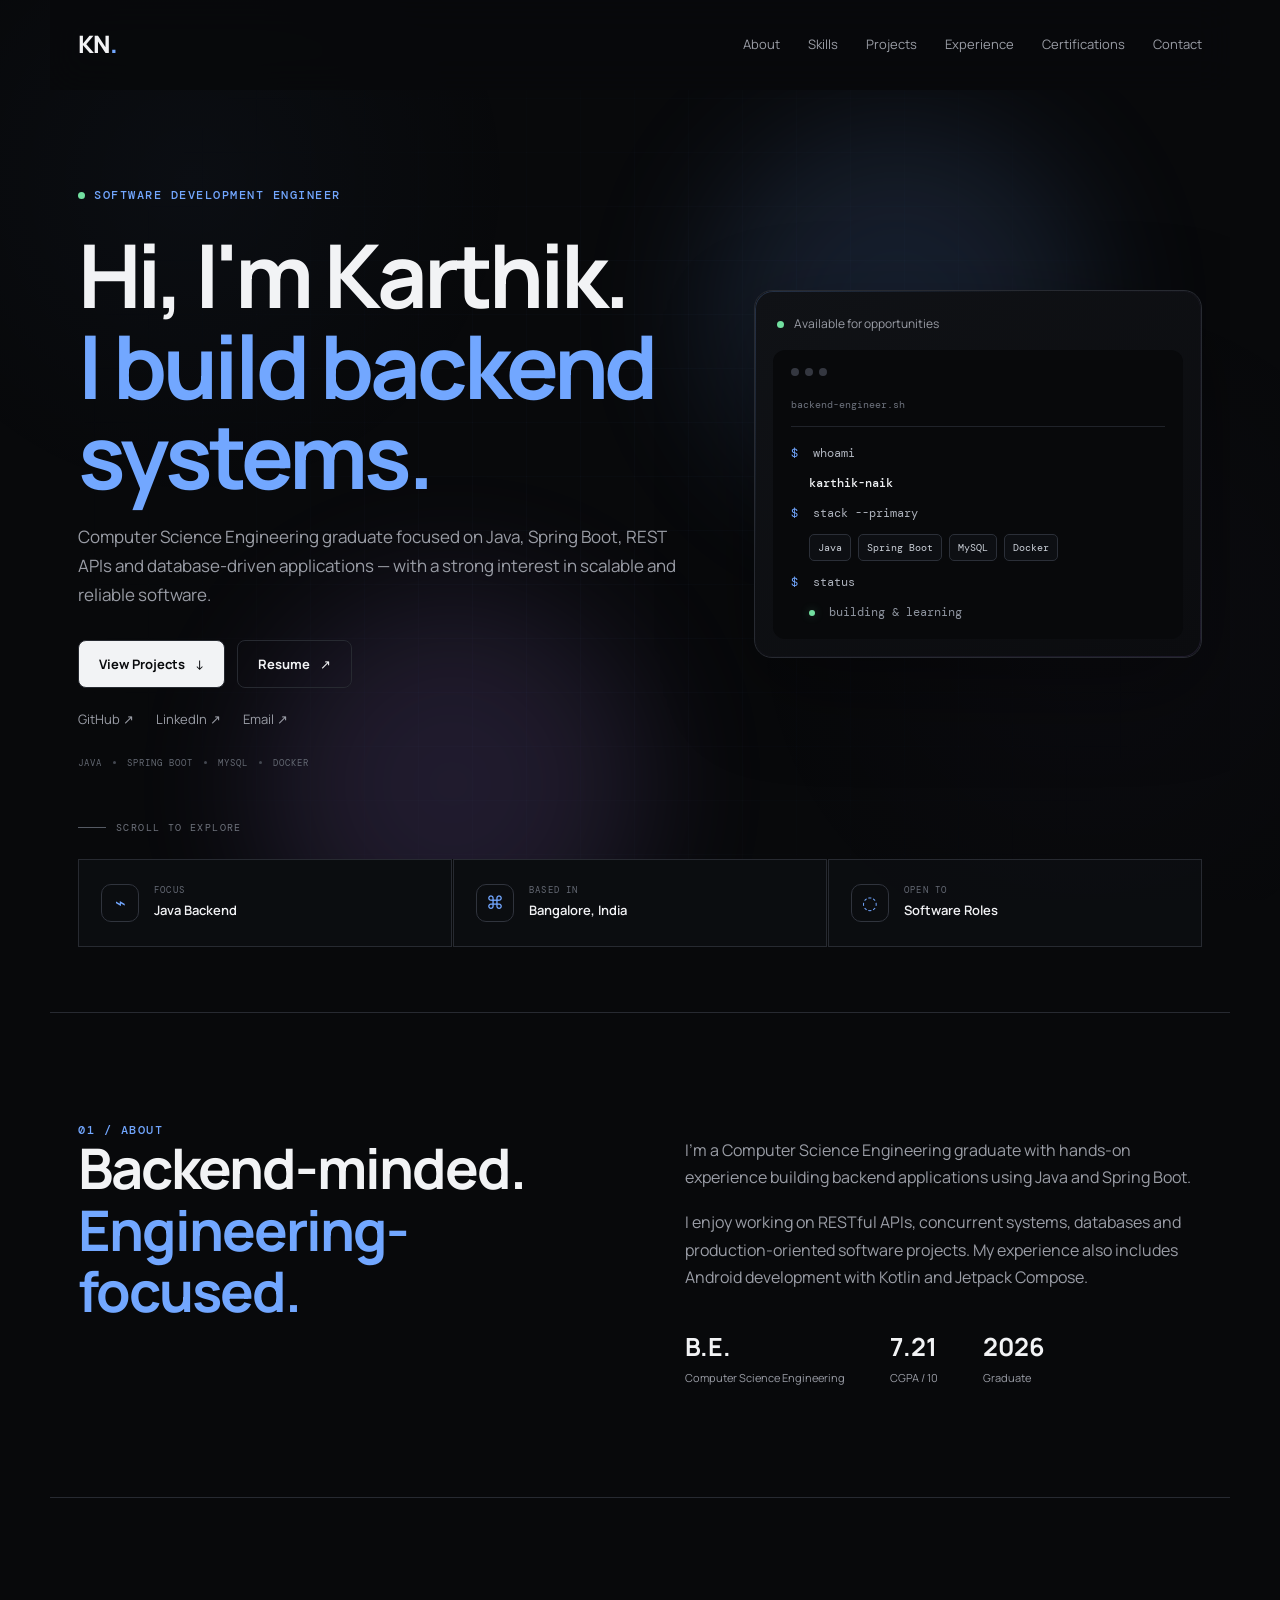
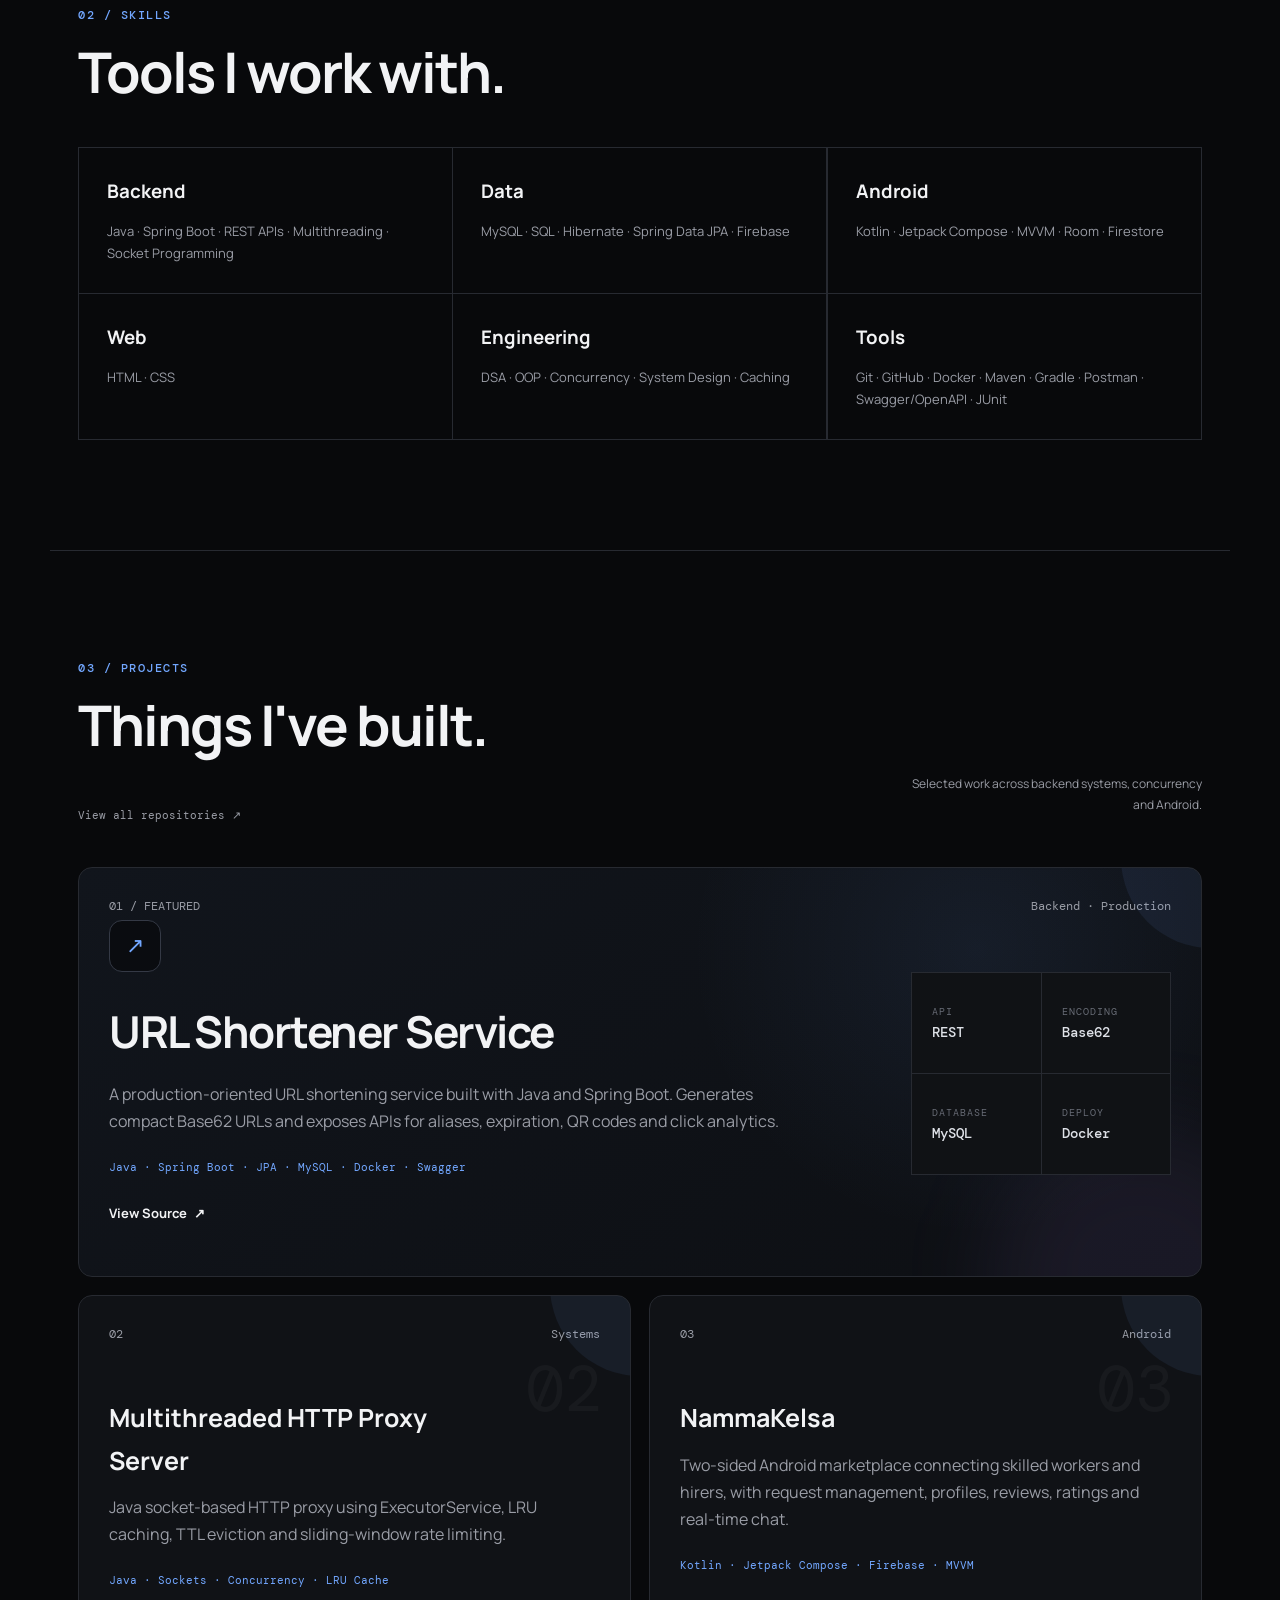
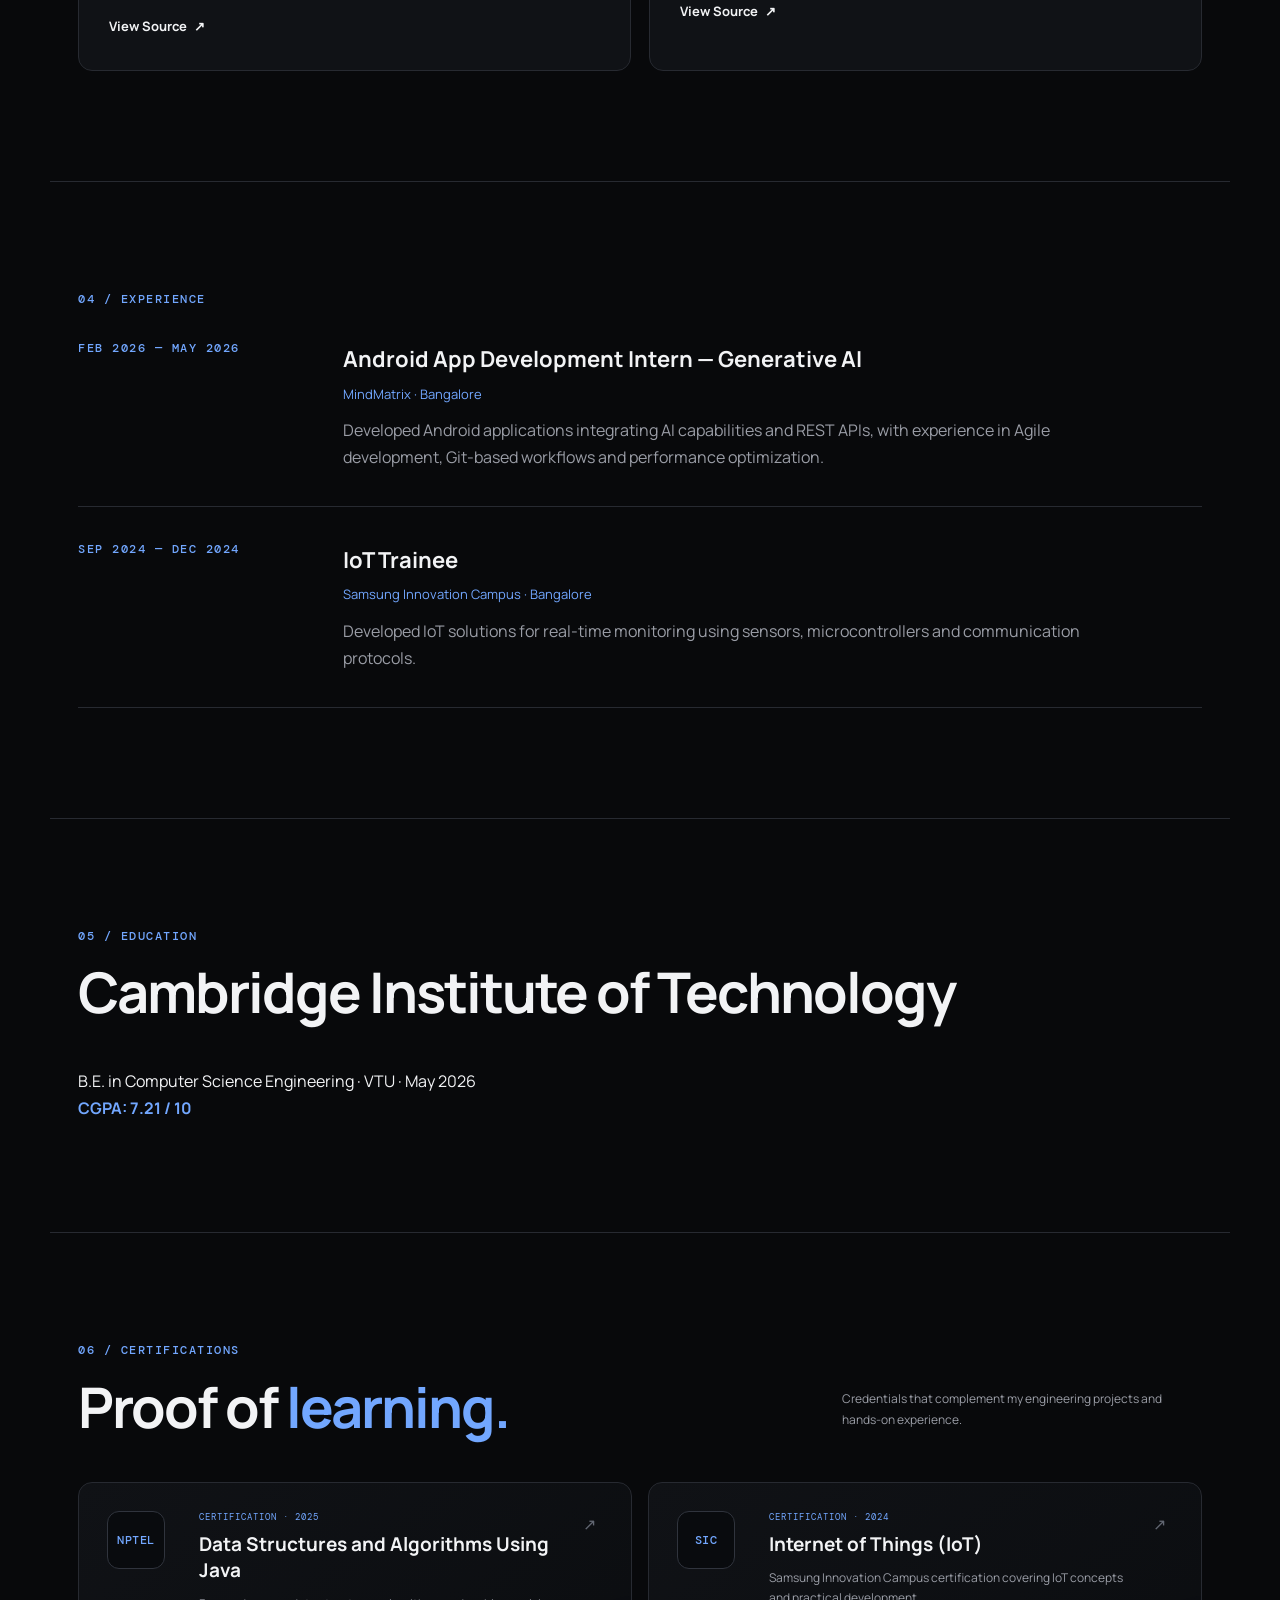
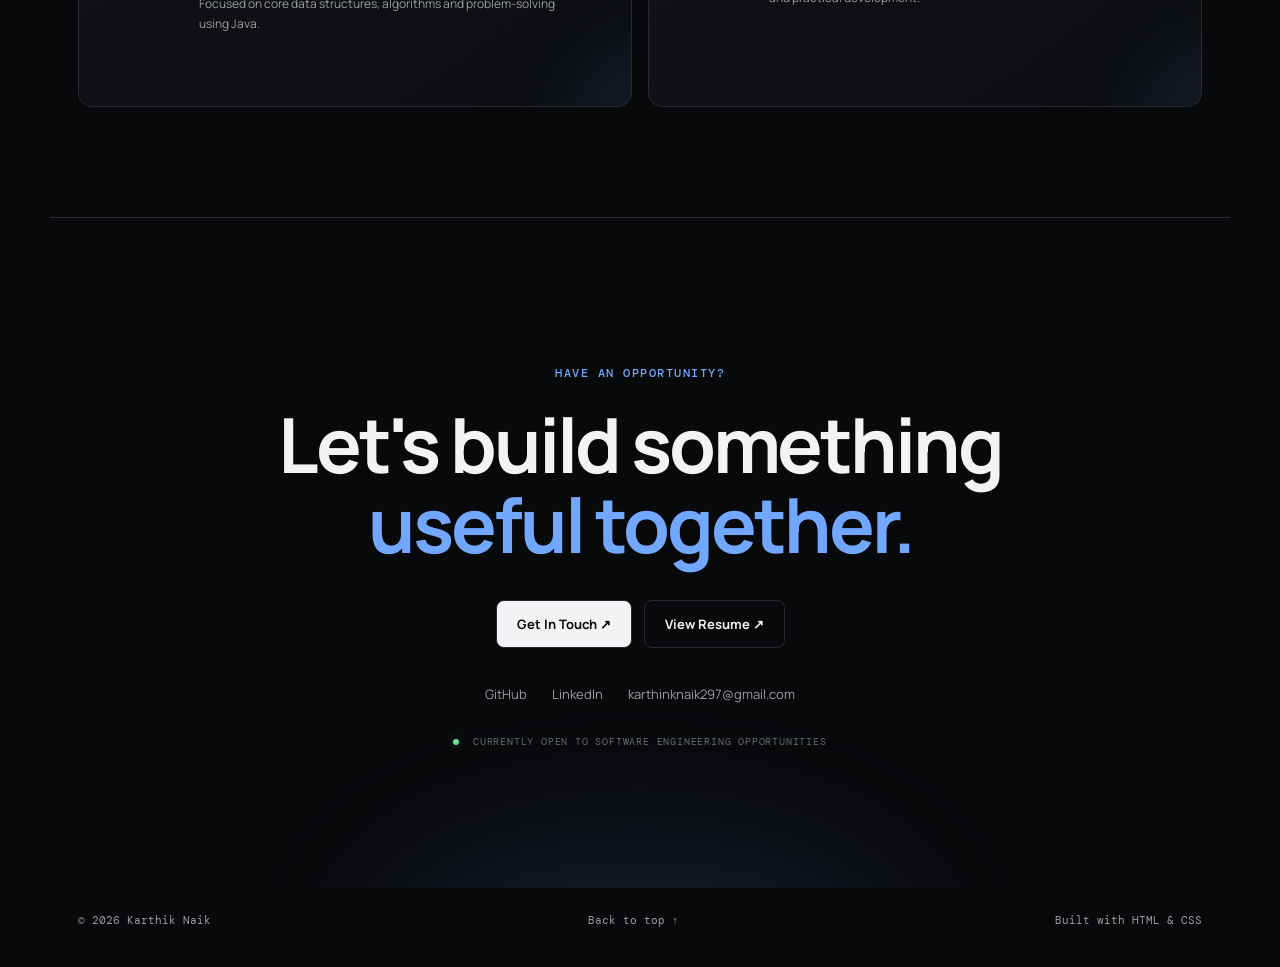
==== commit a8d7275c: "Add files via upload" ====
--- a/index.html
+++ b/index.html
@@ -123,7 +123,10 @@
     <section id="projects" class="section reveal-section">
       <div class="section-label">03 / PROJECTS</div>
       <div class="section-heading-row">
-        <h2>Things I've built.</h2>
+        <div>
+          <h2>Things I've built.</h2>
+          <a class="all-projects-link" href="https://github.com/KaRtHiK-030" target="_blank">View all repositories ↗</a>
+        </div>
         <p>Selected work across backend systems, concurrency and Android.</p>
       </div>
 
@@ -141,7 +144,7 @@
                 aliases, expiration, QR codes and click analytics.
               </p>
               <div class="tags">Java · Spring Boot · JPA · MySQL · Docker · Swagger</div>
-              <a class="project-link" href="https://github.com/KaRtHiK-030/URL_Shortner" target="_blank">View Project <span>↗</span></a>
+              <a class="project-link" href="https://github.com/KaRtHiK-030/url-shortener" target="_blank">View Source <span>↗</span></a>
             </div>
             <div class="project-metrics">
               <div><span>API</span><strong>REST</strong></div>
@@ -161,7 +164,7 @@
             TTL eviction and sliding-window rate limiting.
           </p>
           <div class="tags">Java · Sockets · Concurrency · LRU Cache</div>
-          <a class="project-link" href="https://github.com/KaRtHiK-030" target="_blank">Explore <span>↗</span></a>
+          <a class="project-link" href="https://github.com/KaRtHiK-030/multithreaded-http-proxy-server" target="_blank">View Source <span>↗</span></a>
         </article>
 
         <article class="project project-small">
@@ -173,7 +176,7 @@
             with request management, profiles, reviews, ratings and real-time chat.
           </p>
           <div class="tags">Kotlin · Jetpack Compose · Firebase · MVVM</div>
-          <a class="project-link" href="https://github.com/KaRtHiK-030" target="_blank">Explore <span>↗</span></a>
+          <a class="project-link" href="https://github.com/KaRtHiK-030/NammaKelsa" target="_blank">View Source <span>↗</span></a>
         </article>
       </div>
     </section>
--- a/style.css
+++ b/style.css
@@ -1030,3 +1030,27 @@
     padding: 22px;
   }
 }
+
+
+/* ---------- V8: real repository links ---------- */
+
+.all-projects-link {
+  display: inline-block;
+  margin-top: -28px;
+  margin-bottom: 45px;
+  color: var(--muted);
+  font: 11px "DM Mono", monospace;
+  transition: color .2s ease, transform .2s ease;
+}
+
+.all-projects-link:hover {
+  color: var(--accent);
+  transform: translateX(3px);
+}
+
+@media (max-width: 800px) {
+  .all-projects-link {
+    margin-top: -18px;
+    margin-bottom: 35px;
+  }
+}
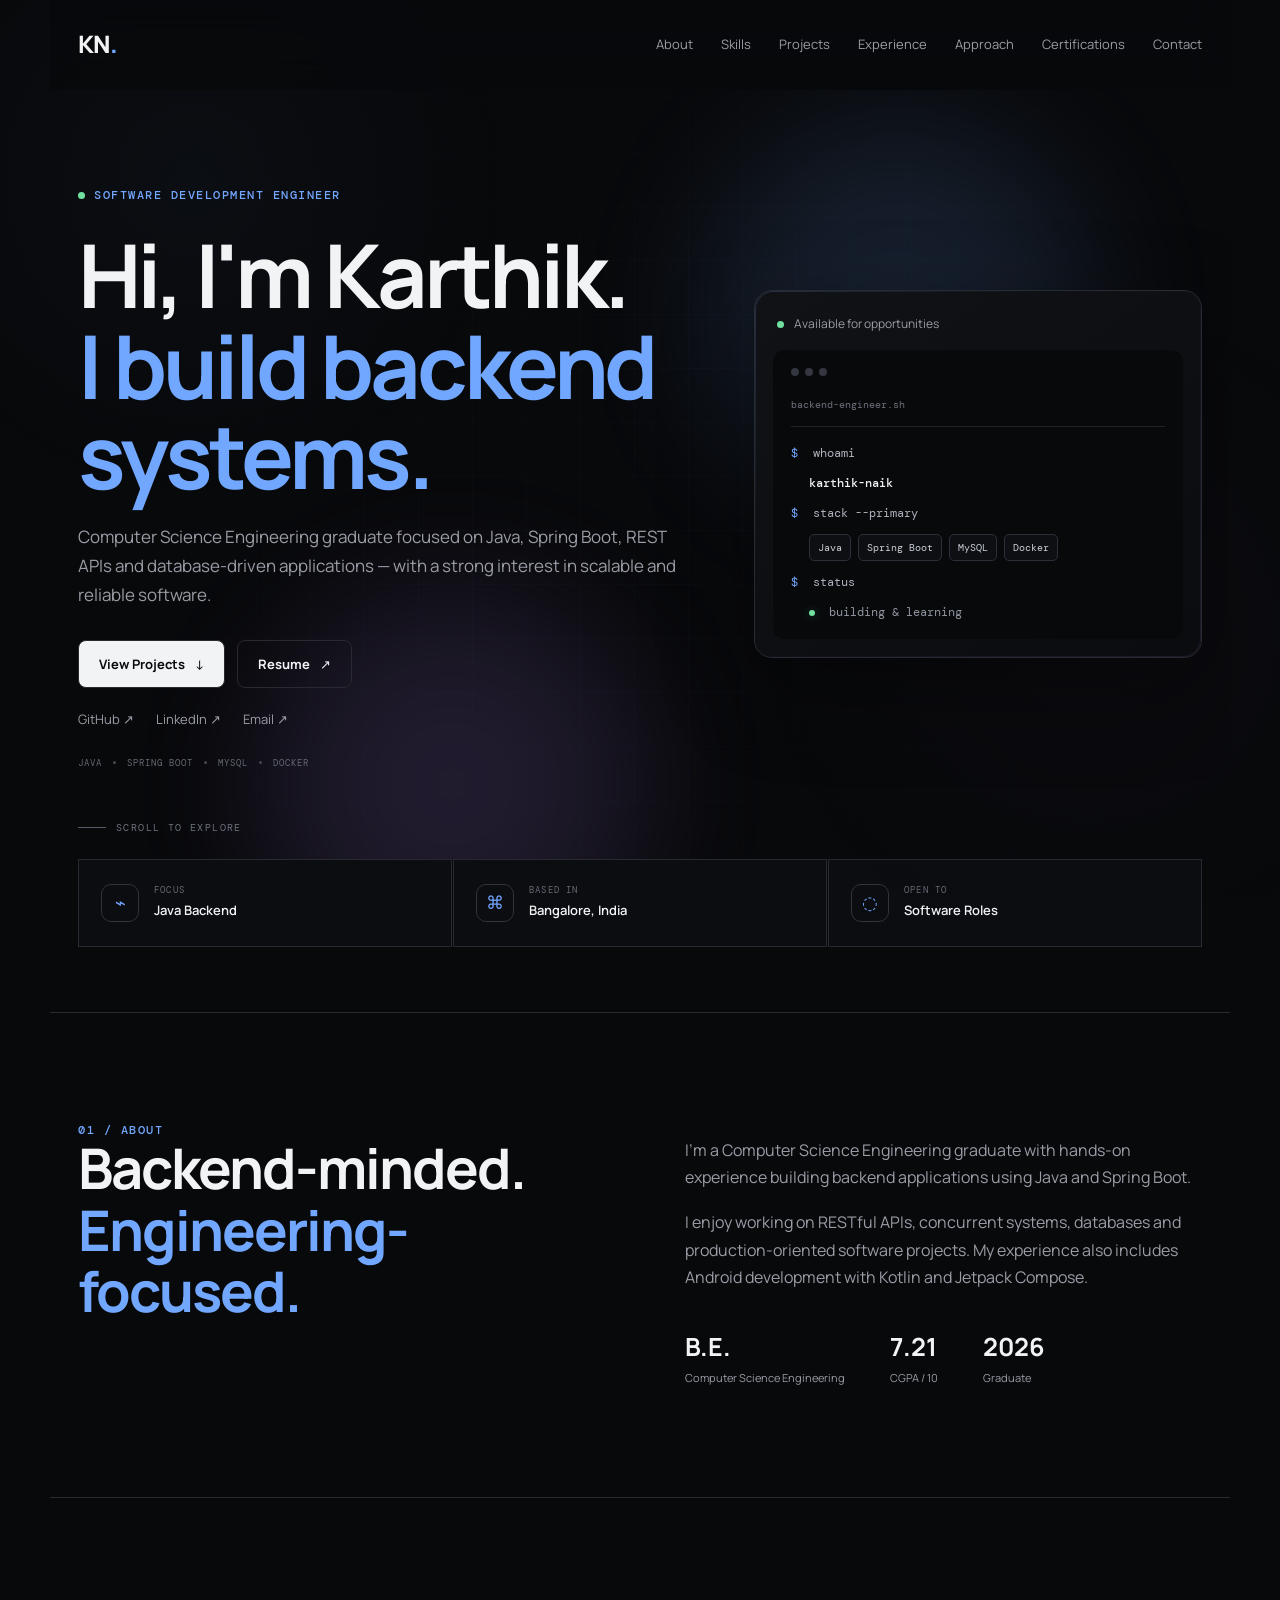
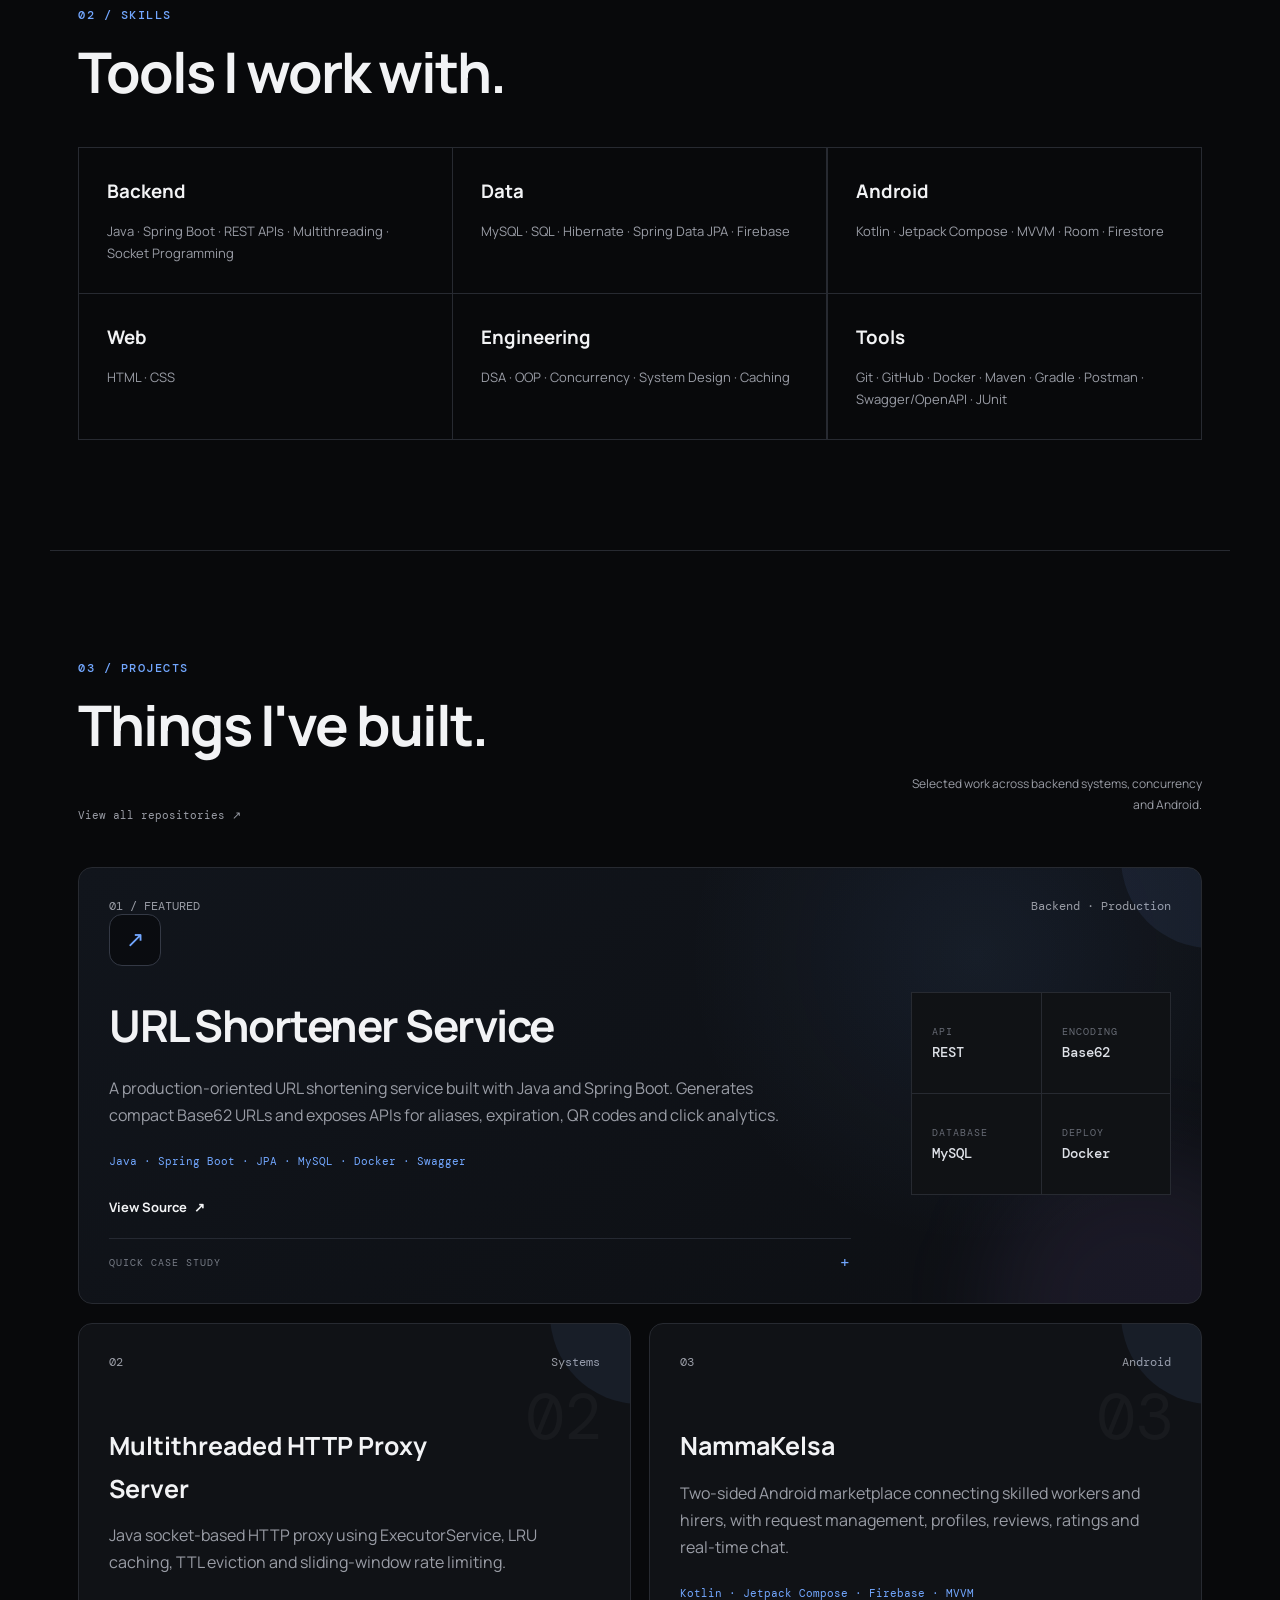
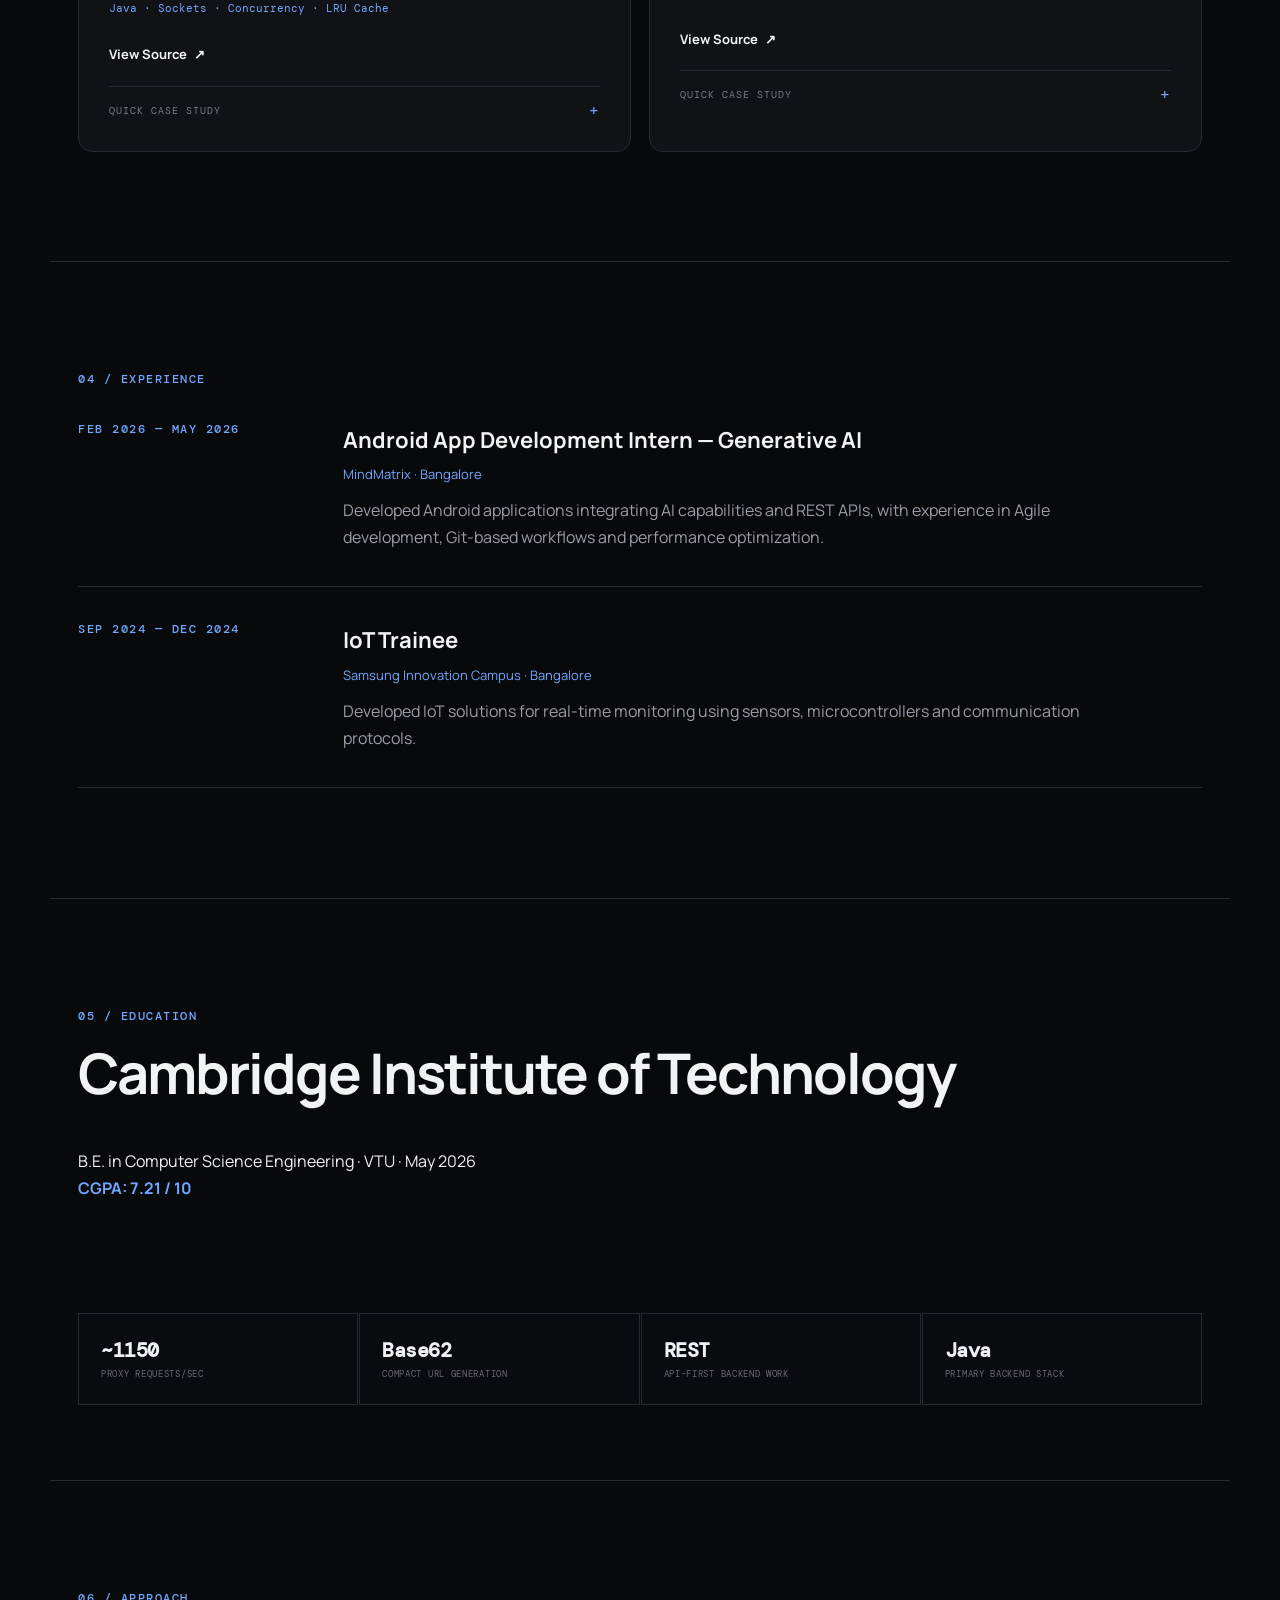
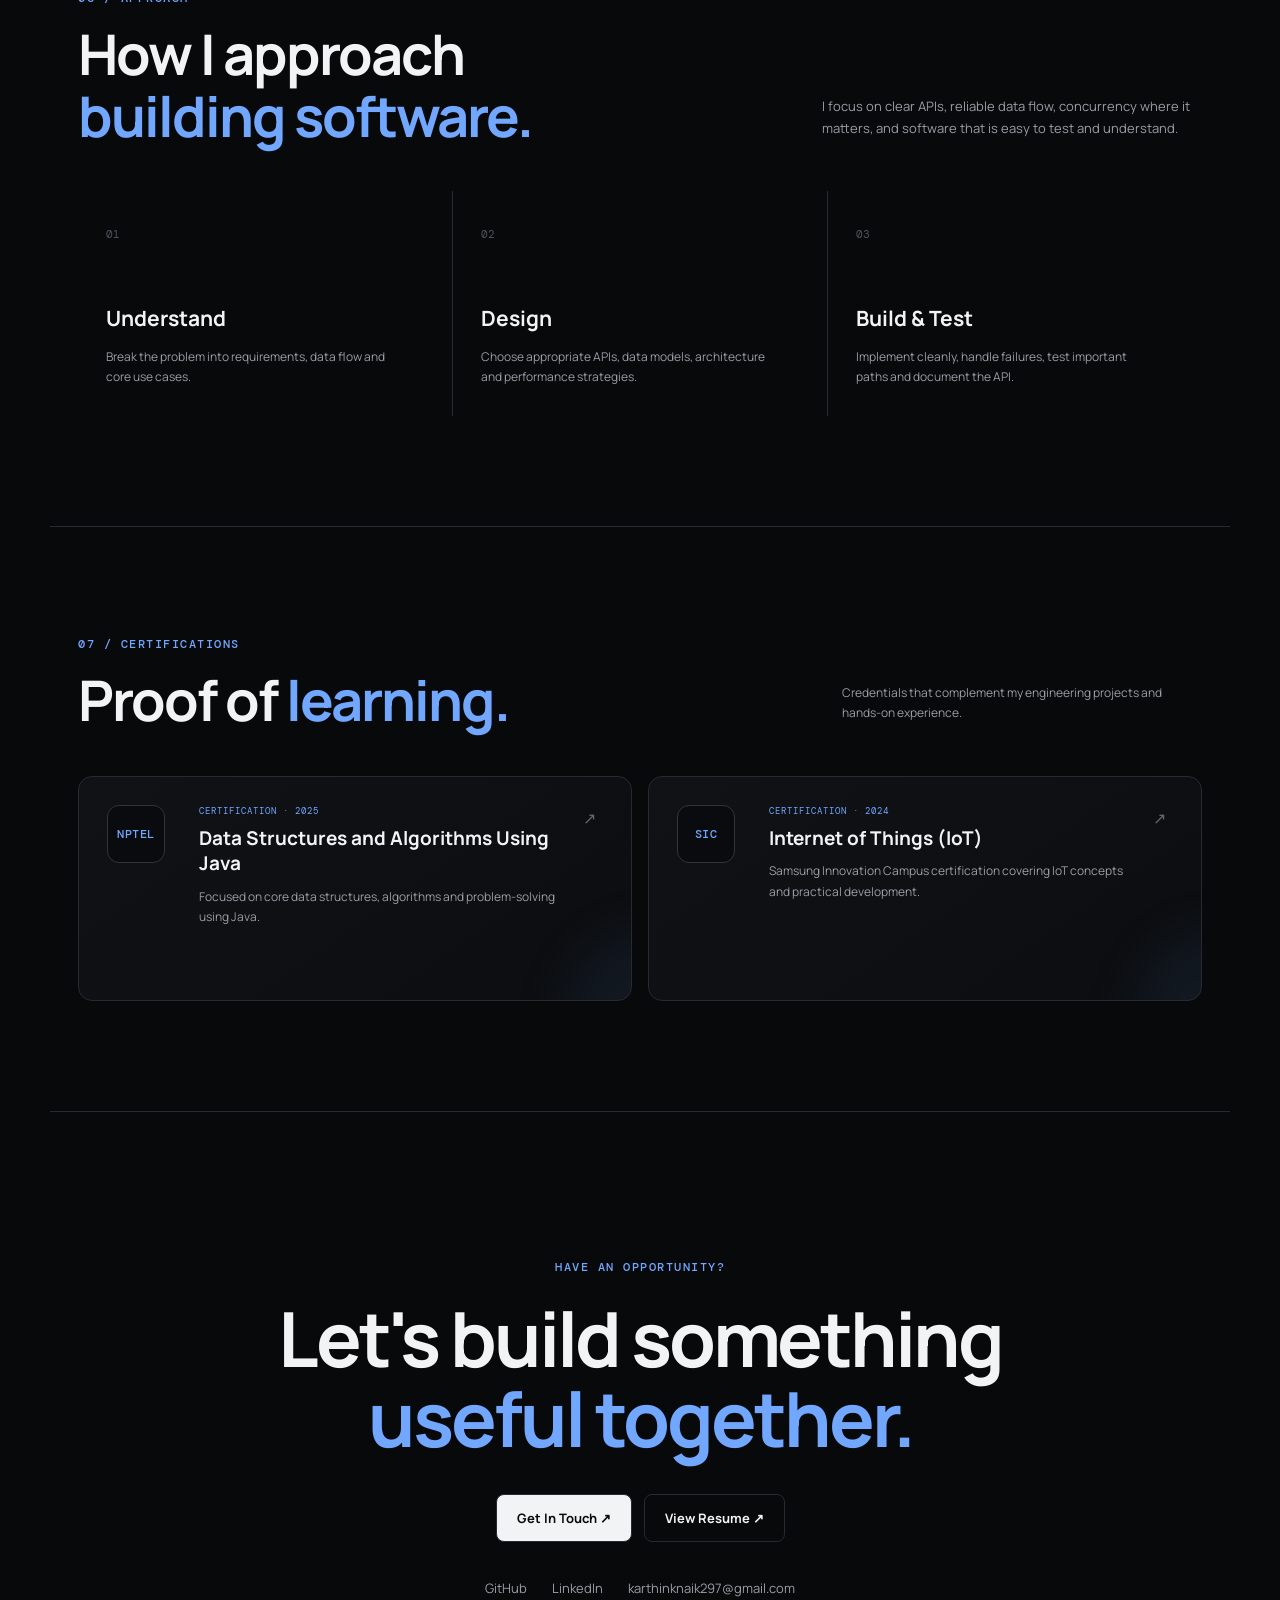
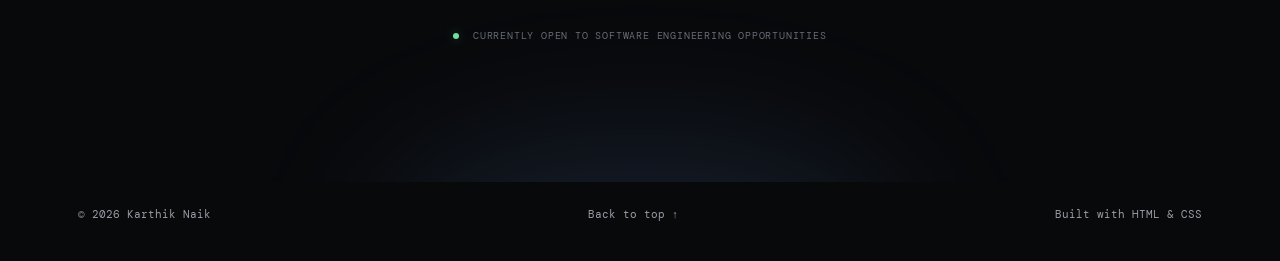
==== commit 45a917b5: "Add files via upload" ====
--- a/index.html
+++ b/index.html
@@ -18,7 +18,7 @@
       <a href="#about">About</a>
       <a href="#skills">Skills</a>
       <a href="#projects">Projects</a>
-      <a href="#experience">Experience</a><a href="#certifications">Certifications</a>
+      <a href="#experience">Experience</a><a href="#approach">Approach</a><a href="#certifications">Certifications</a>
       <a href="#contact">Contact</a>
     </nav>
   </header>
@@ -145,6 +145,14 @@
               </p>
               <div class="tags">Java · Spring Boot · JPA · MySQL · Docker · Swagger</div>
               <a class="project-link" href="https://github.com/KaRtHiK-030/url-shortener" target="_blank">View Source <span>↗</span></a>
+              <details class="case-study">
+                <summary>Quick case study <span>+</span></summary>
+                <div class="case-body">
+                  <div><b>Built</b><p>RESTful URL shortening service with compact Base62 URL generation.</p></div>
+                  <div><b>Key work</b><p>Custom aliases, URL expiration, QR code generation, click analytics and global exception handling.</p></div>
+                  <div><b>Engineering</b><p>Spring Data JPA with MySQL, Swagger/OpenAPI documentation, JUnit integration testing, JaCoCo coverage and Docker containerization.</p></div>
+                </div>
+              </details>
             </div>
             <div class="project-metrics">
               <div><span>API</span><strong>REST</strong></div>
@@ -165,6 +173,14 @@
           </p>
           <div class="tags">Java · Sockets · Concurrency · LRU Cache</div>
           <a class="project-link" href="https://github.com/KaRtHiK-030/multithreaded-http-proxy-server" target="_blank">View Source <span>↗</span></a>
+          <details class="case-study">
+            <summary>Quick case study <span>+</span></summary>
+            <div class="case-body">
+              <div><b>Built</b><p>Multithreaded HTTP proxy server using Java socket programming.</p></div>
+              <div><b>Key work</b><p>ExecutorService for concurrent connections, LRU cache with TTL eviction and sliding-window rate limiting.</p></div>
+              <div><b>Result</b><p>Exposed a metrics endpoint and benchmarked the proxy at approximately 1150 requests/sec.</p></div>
+            </div>
+          </details>
         </article>
 
         <article class="project project-small">
@@ -177,6 +193,14 @@
           </p>
           <div class="tags">Kotlin · Jetpack Compose · Firebase · MVVM</div>
           <a class="project-link" href="https://github.com/KaRtHiK-030/NammaKelsa" target="_blank">View Source <span>↗</span></a>
+          <details class="case-study">
+            <summary>Quick case study <span>+</span></summary>
+            <div class="case-body">
+              <div><b>Built</b><p>Two-sided Android marketplace connecting skilled workers with hirers.</p></div>
+              <div><b>Architecture</b><p>MVVM with Repository pattern using Firebase Authentication, Cloud Firestore and Realtime Database.</p></div>
+              <div><b>Features</b><p>Worker/hirer workflows, request management, reviews, ratings, favorites, profiles and real-time chat.</p></div>
+            </div>
+          </details>
         </article>
       </div>
     </section>
@@ -211,8 +235,28 @@
     </section>
 
 
+    <section class="highlight-strip" aria-label="Engineering highlights">
+      <div><strong>~1150</strong><span>proxy requests/sec</span></div>
+      <div><strong>Base62</strong><span>compact URL generation</span></div>
+      <div><strong>REST</strong><span>API-first backend work</span></div>
+      <div><strong>Java</strong><span>primary backend stack</span></div>
+    </section>
+
+    <section id="approach" class="section reveal-section">
+      <div class="section-label">06 / APPROACH</div>
+      <div class="approach-heading">
+        <h2>How I approach<br><span>building software.</span></h2>
+        <p>I focus on clear APIs, reliable data flow, concurrency where it matters, and software that is easy to test and understand.</p>
+      </div>
+      <div class="approach-grid">
+        <article><span>01</span><h3>Understand</h3><p>Break the problem into requirements, data flow and core use cases.</p></article>
+        <article><span>02</span><h3>Design</h3><p>Choose appropriate APIs, data models, architecture and performance strategies.</p></article>
+        <article><span>03</span><h3>Build & Test</h3><p>Implement cleanly, handle failures, test important paths and document the API.</p></article>
+      </div>
+    </section>
+
     <section id="certifications" class="section reveal-section">
-      <div class="section-label">06 / CERTIFICATIONS</div>
+      <div class="section-label">07 / CERTIFICATIONS</div>
       <div class="cert-heading">
         <h2>Proof of <span>learning.</span></h2>
         <p>Credentials that complement my engineering projects and hands-on experience.</p>
--- a/style.css
+++ b/style.css
@@ -1054,3 +1054,228 @@
     margin-bottom: 35px;
   }
 }
+
+
+/* ---------- V9: project case studies + engineering approach ---------- */
+
+.case-study {
+  position: relative;
+  margin-top: 18px;
+  border-top: 1px solid #252932;
+  padding-top: 13px;
+}
+
+.case-study summary {
+  list-style: none;
+  cursor: pointer;
+  display: flex;
+  justify-content: space-between;
+  align-items: center;
+  color: #777c86;
+  font: 10px "DM Mono", monospace;
+  text-transform: uppercase;
+  letter-spacing: 1px;
+  user-select: none;
+}
+
+.case-study summary::-webkit-details-marker {
+  display: none;
+}
+
+.case-study summary span {
+  font-size: 16px;
+  color: var(--accent);
+  transition: transform .25s ease;
+}
+
+.case-study[open] summary span {
+  transform: rotate(45deg);
+}
+
+.case-body {
+  display: grid;
+  grid-template-columns: repeat(3, 1fr);
+  gap: 14px;
+  padding-top: 18px;
+  animation: caseOpen .3s ease both;
+}
+
+.case-body div {
+  padding: 14px;
+  border: 1px solid #252932;
+  border-radius: 8px;
+  background: rgba(8,9,11,.45);
+}
+
+.case-body b {
+  color: var(--accent);
+  font: 9px "DM Mono", monospace;
+  text-transform: uppercase;
+  letter-spacing: 1px;
+}
+
+.case-body p {
+  margin-top: 7px;
+  color: #858a94;
+  font-size: 11px;
+  line-height: 1.6;
+}
+
+.approach-heading {
+  display: grid;
+  grid-template-columns: 1fr 380px;
+  gap: 70px;
+  align-items: end;
+}
+
+.approach-heading h2 {
+  margin-bottom: 45px;
+}
+
+.approach-heading > p {
+  color: var(--muted);
+  font-size: 13px;
+  margin-bottom: 52px;
+}
+
+.approach-grid {
+  display: grid;
+  grid-template-columns: repeat(3, 1fr);
+  gap: 1px;
+  background: var(--line);
+}
+
+.approach-grid article {
+  position: relative;
+  min-height: 210px;
+  padding: 28px;
+  background: var(--bg);
+  overflow: hidden;
+  transition: background .25s ease, transform .25s ease;
+}
+
+.approach-grid article:hover {
+  background: #0d0f13;
+  transform: translateY(-3px);
+}
+
+.approach-grid article > span {
+  color: #4f545e;
+  font: 11px "DM Mono", monospace;
+}
+
+.approach-grid h3 {
+  margin: 55px 0 10px;
+  font-size: 21px;
+}
+
+.approach-grid p {
+  color: var(--muted);
+  font-size: 12px;
+  max-width: 300px;
+}
+
+@keyframes caseOpen {
+  from { opacity: 0; transform: translateY(-5px); }
+  to { opacity: 1; transform: translateY(0); }
+}
+
+@media (max-width: 850px) {
+  .case-body {
+    grid-template-columns: 1fr;
+  }
+
+  .approach-heading {
+    grid-template-columns: 1fr;
+    gap: 0;
+  }
+
+  .approach-heading > p {
+    margin-top: -25px;
+    margin-bottom: 35px;
+  }
+
+  .approach-grid {
+    grid-template-columns: 1fr;
+  }
+
+  .approach-grid article {
+    min-height: 170px;
+  }
+
+  .approach-grid h3 {
+    margin-top: 35px;
+  }
+}
+
+
+/* ---------- V10: recruiter polish ---------- */
+
+.highlight-strip {
+  max-width: 1180px;
+  margin: 0 auto;
+  padding: 0 28px 75px;
+  display: grid;
+  grid-template-columns: repeat(4, 1fr);
+  gap: 1px;
+}
+
+.highlight-strip > div {
+  min-height: 92px;
+  padding: 18px 22px;
+  border: 1px solid var(--line);
+  background: rgba(12,14,18,.7);
+  display: flex;
+  flex-direction: column;
+  justify-content: center;
+  transition: transform .25s ease, background .25s ease, border-color .25s ease;
+}
+
+.highlight-strip > div:hover {
+  transform: translateY(-4px);
+  background: #101318;
+  border-color: #3a3f49;
+}
+
+.highlight-strip strong {
+  font: 600 20px "DM Mono", monospace;
+  color: #eef0f4;
+  letter-spacing: -.5px;
+}
+
+.highlight-strip span {
+  margin-top: 5px;
+  color: #666b75;
+  font: 9px "DM Mono", monospace;
+  letter-spacing: .7px;
+  text-transform: uppercase;
+}
+
+@media (max-width: 900px) {
+  .highlight-strip {
+    grid-template-columns: repeat(2, 1fr);
+    padding-left: 20px;
+    padding-right: 20px;
+  }
+}
+
+@media (max-width: 800px) {
+  .nav nav {
+    max-width: 72vw;
+    gap: 17px;
+  }
+
+  .nav nav a {
+    font-size: 11px;
+  }
+
+  .highlight-strip {
+    grid-template-columns: 1fr 1fr;
+  }
+}
+
+@media (max-width: 480px) {
+  .highlight-strip {
+    grid-template-columns: 1fr;
+  }
+}
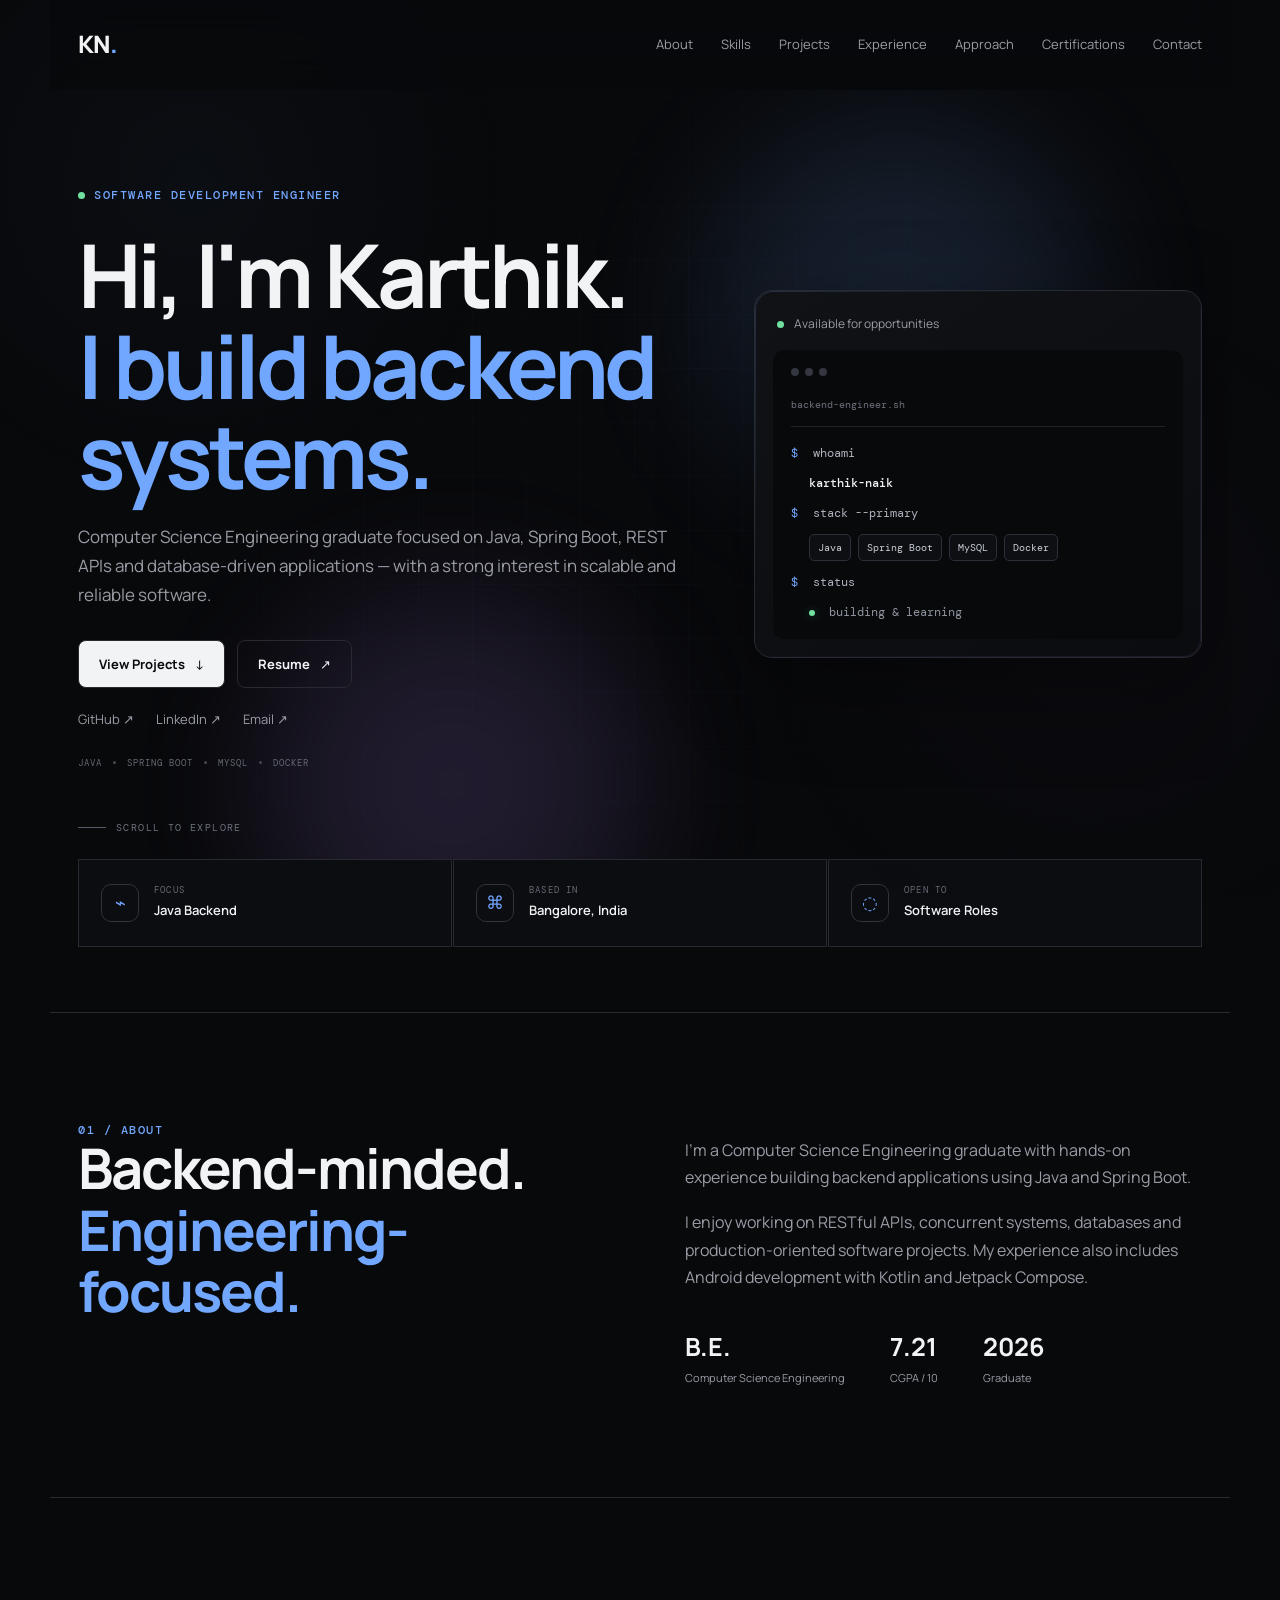
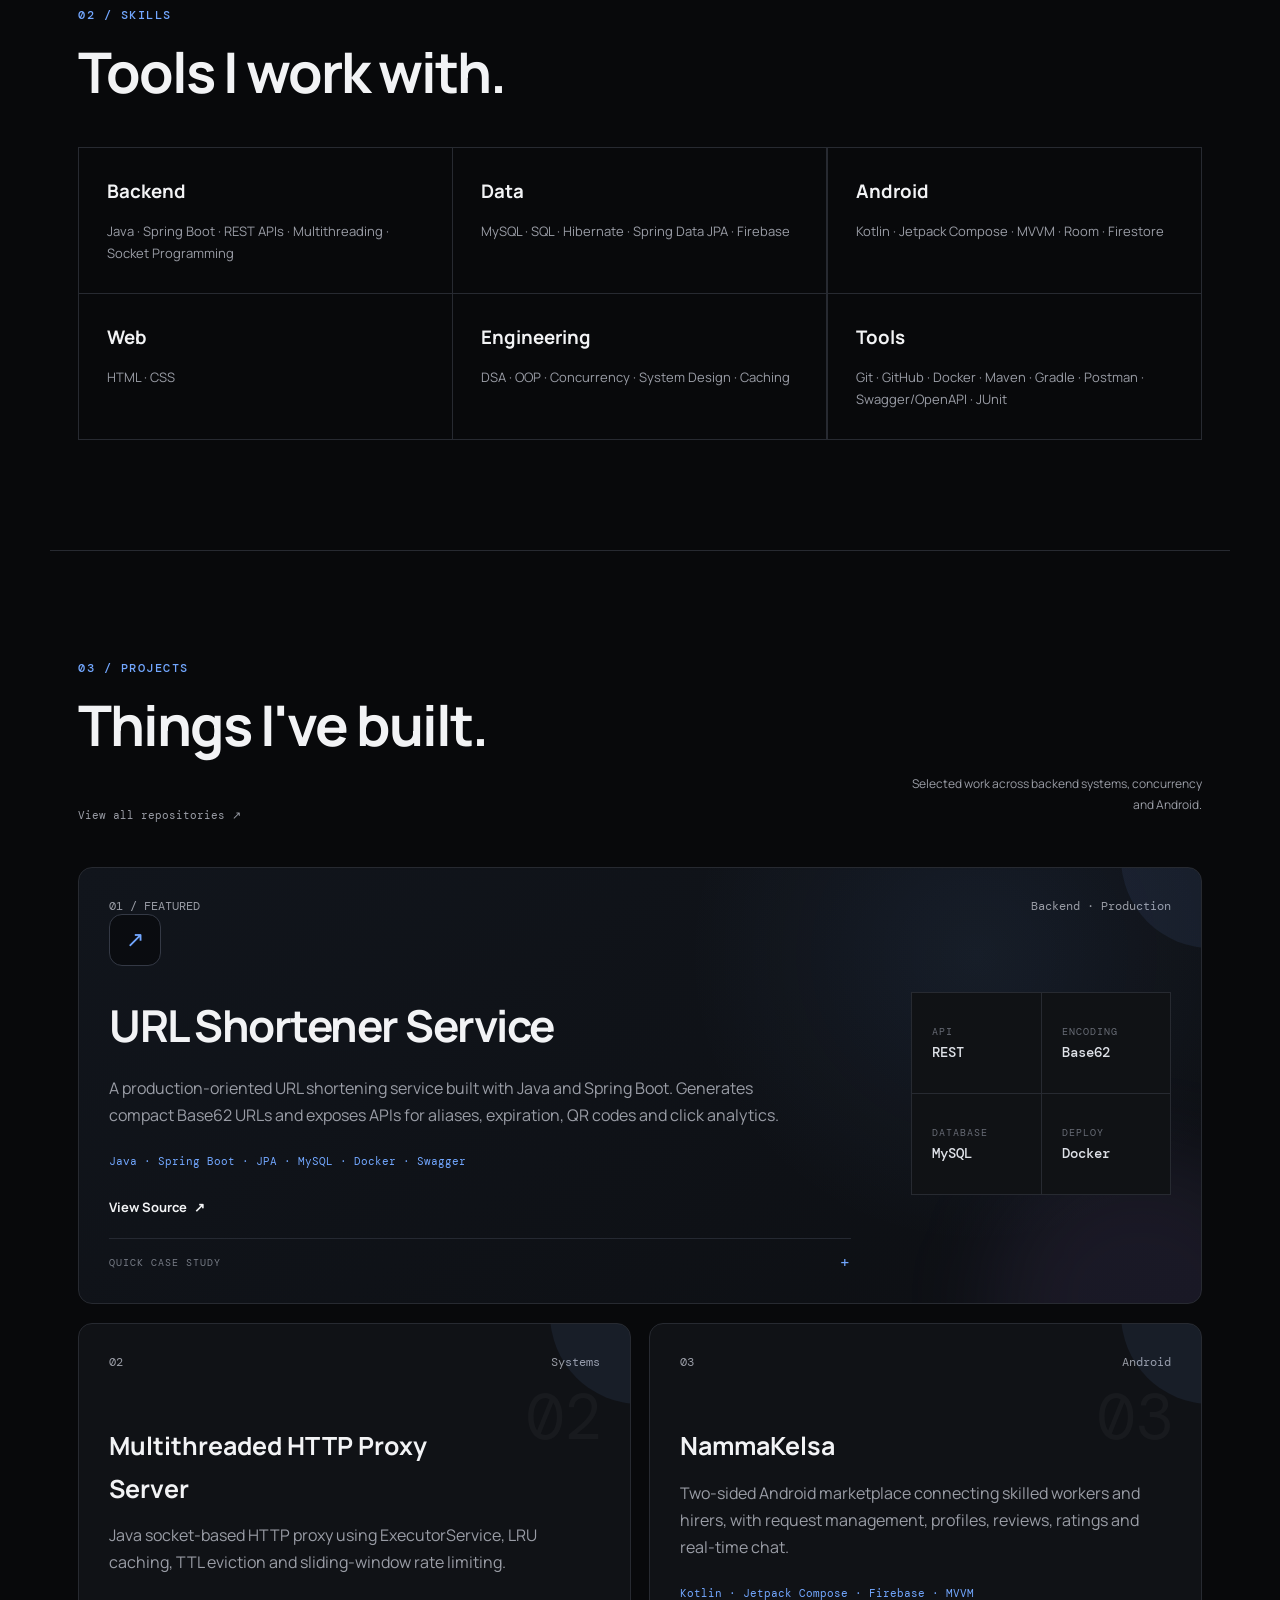
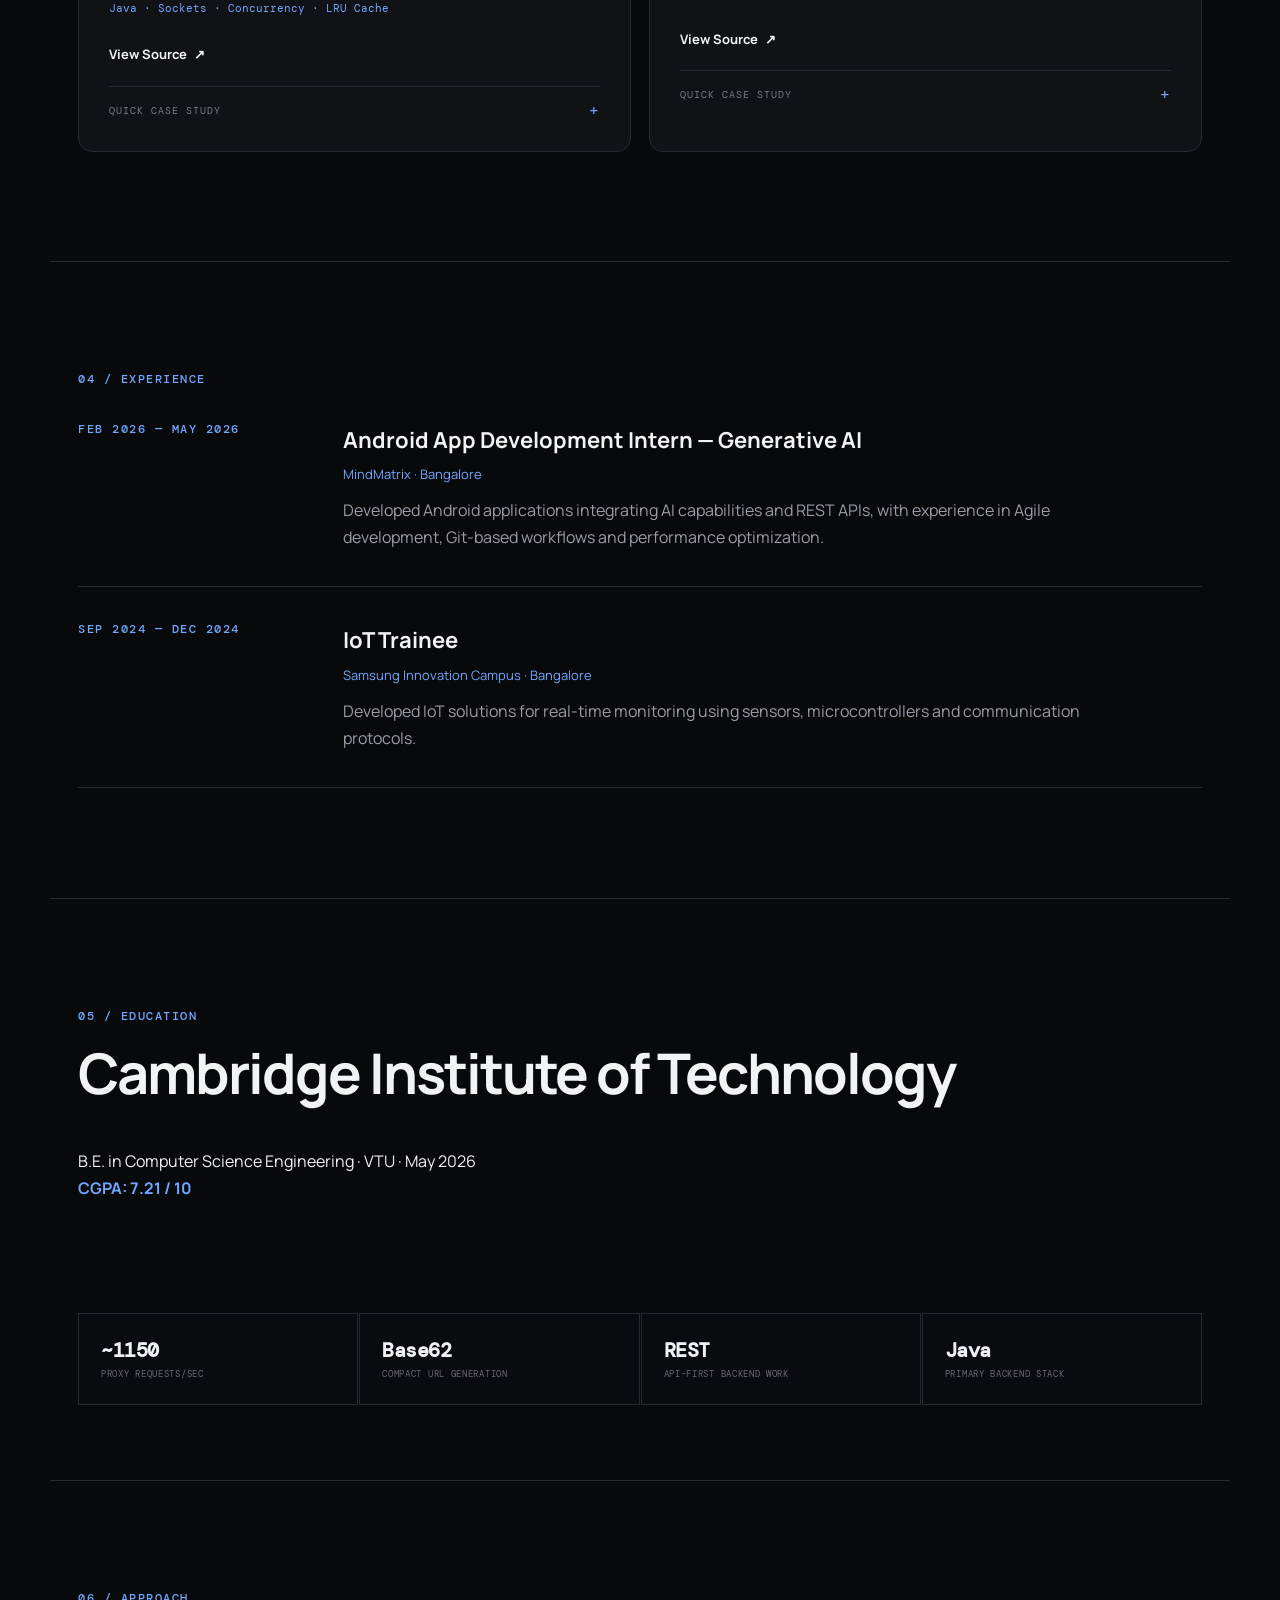
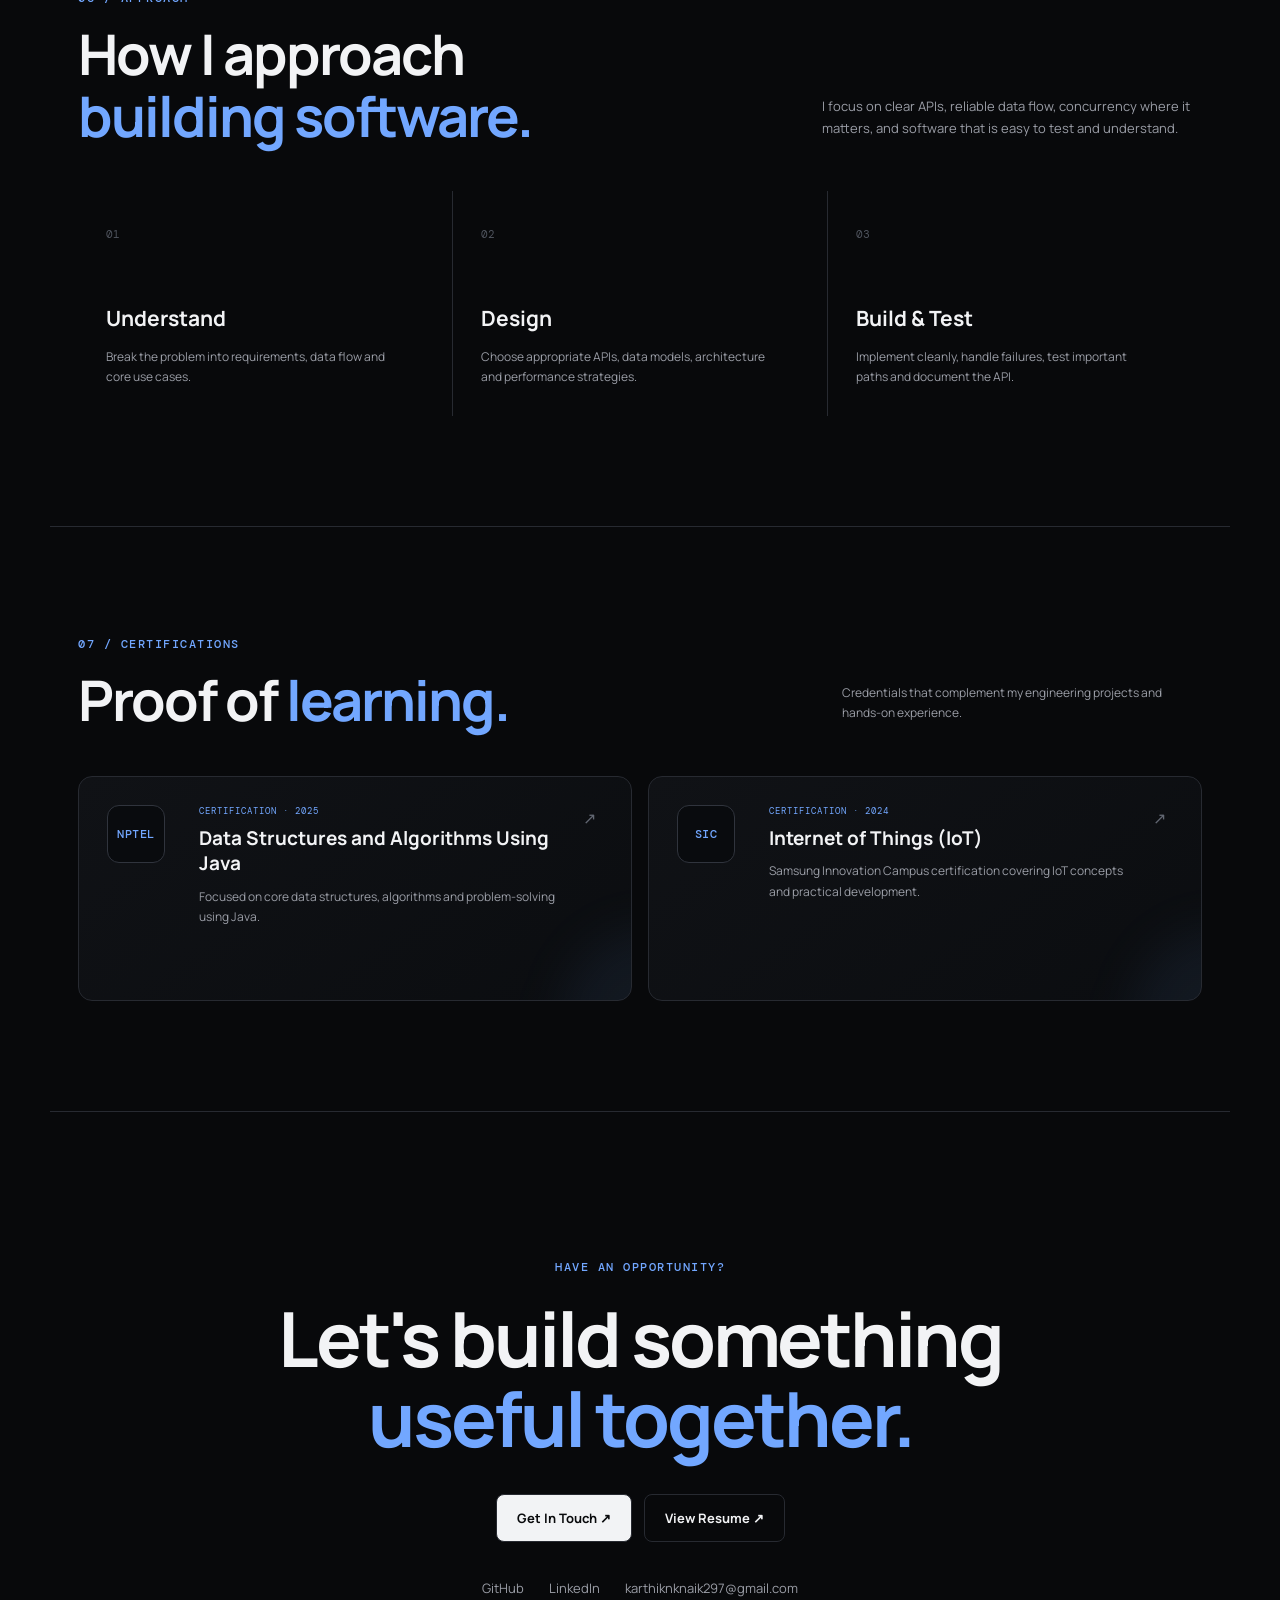
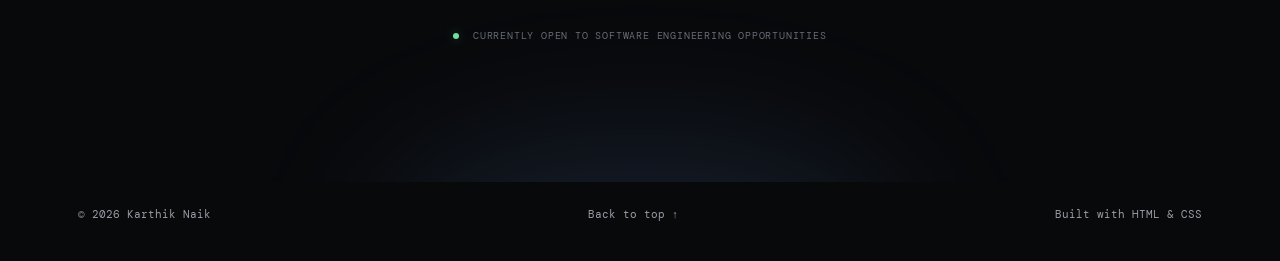
==== commit 2e3ad9b9: "Correct email address in contact section" ====
--- a/index.html
+++ b/index.html
@@ -43,7 +43,7 @@
         <div class="socials">
           <a href="https://github.com/KaRtHiK-030" target="_blank">GitHub ↗</a>
           <a href="https://www.linkedin.com/in/karthik-naik-/" target="_blank">LinkedIn ↗</a>
-          <a href="mailto:karthinknaik297@gmail.com">Email ↗</a>
+          <a href="mailto:karthiknknaik297@gmail.com">Email ↗</a>
         </div>
         <div class="tech-line" aria-label="Primary technologies">
           <span>JAVA</span><i></i><span>SPRING BOOT</span><i></i><span>MYSQL</span><i></i><span>DOCKER</span>
@@ -289,13 +289,13 @@
       <p class="eyebrow">HAVE AN OPPORTUNITY?</p>
       <h2>Let's build something<br><span>useful together.</span></h2>
       <div class="contact-actions">
-        <a class="button primary" href="mailto:karthinknaik297@gmail.com">Get In Touch ↗</a>
+        <a class="button primary" href="mailto:karthiknknaik297@gmail.com">Get In Touch ↗</a>
         <a class="button secondary" href="assets/Karthik_Naik_Resume.pdf" target="_blank">View Resume ↗</a>
       </div>
       <div class="contact-links">
         <a href="https://github.com/KaRtHiK-030" target="_blank">GitHub</a>
         <a href="https://www.linkedin.com/in/karthik-naik-/" target="_blank">LinkedIn</a>
-        <a href="mailto:karthinknaik297@gmail.com">karthinknaik297@gmail.com</a>
+        <a href="mailto:karthiknknaik297@gmail.com">karthiknknaik297@gmail.com</a>
       </div>
       <div class="availability-note"><span></span> Currently open to software engineering opportunities</div>
     </section>
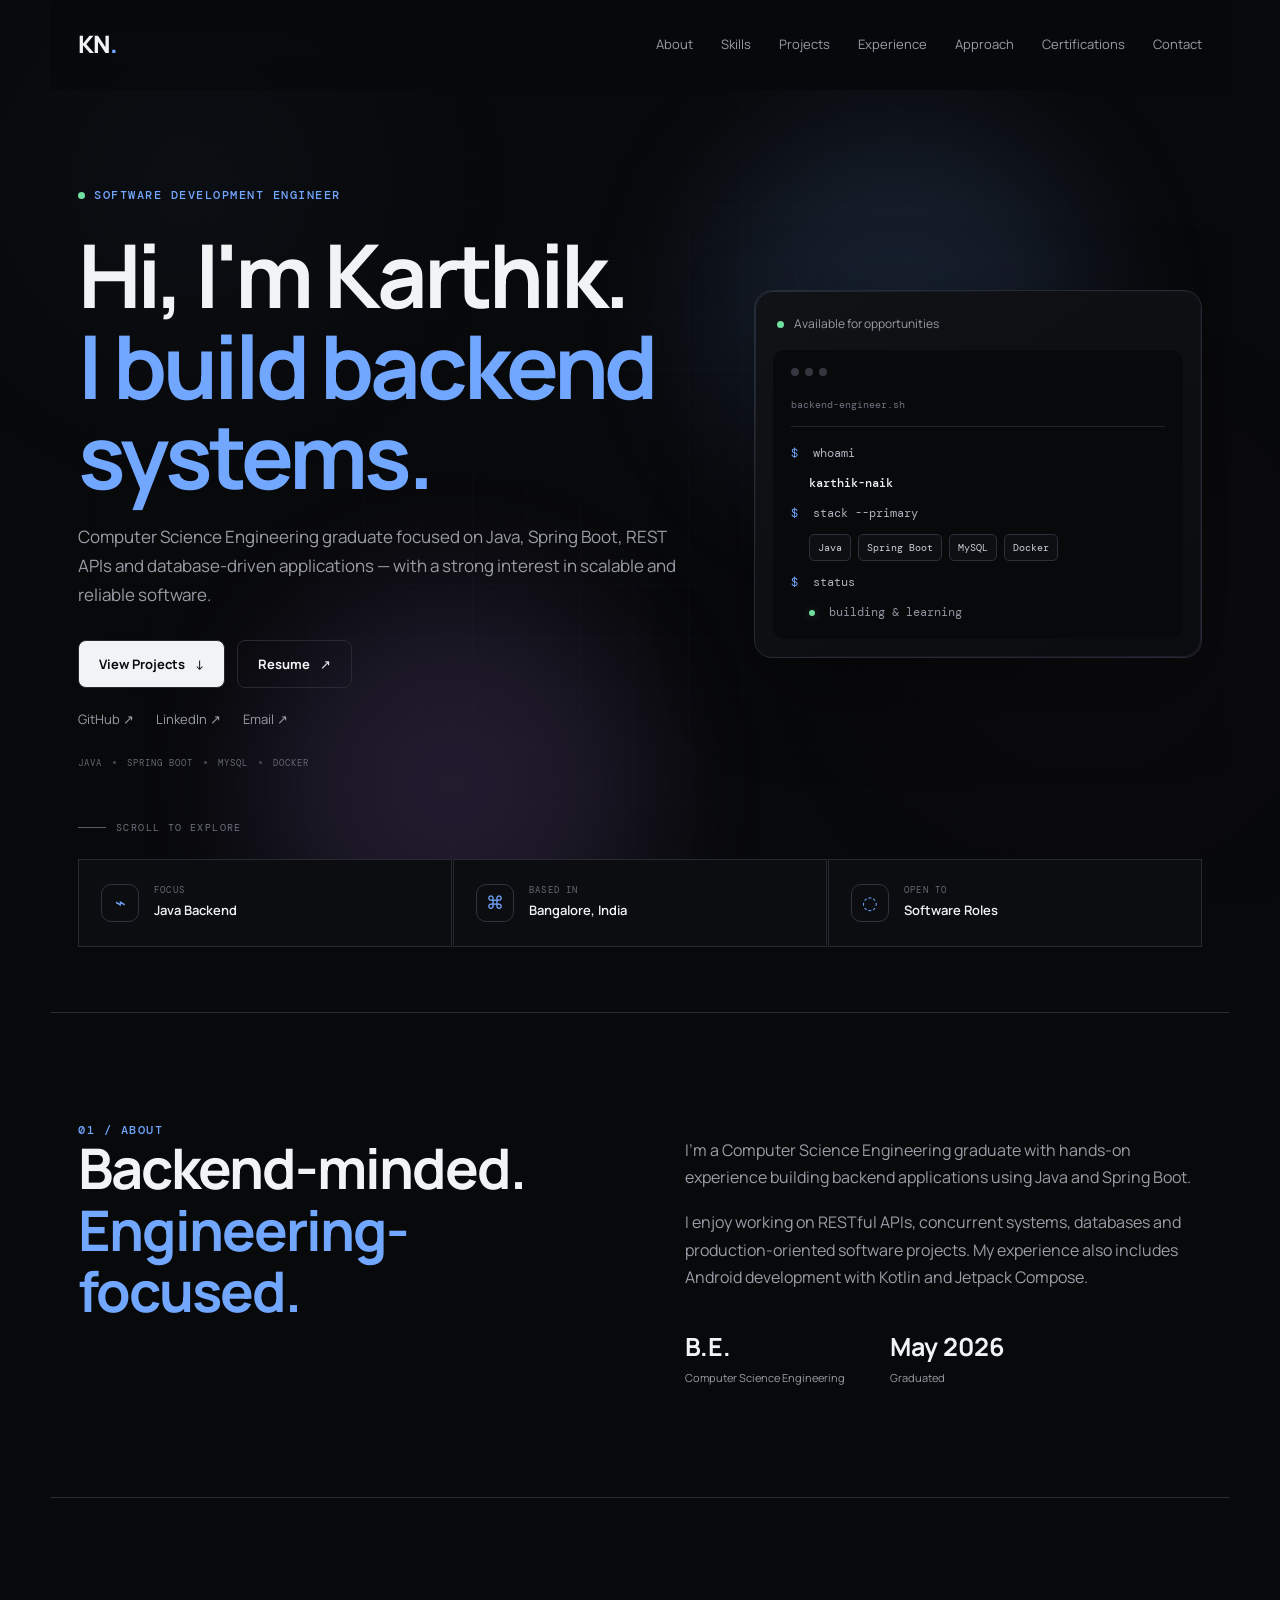
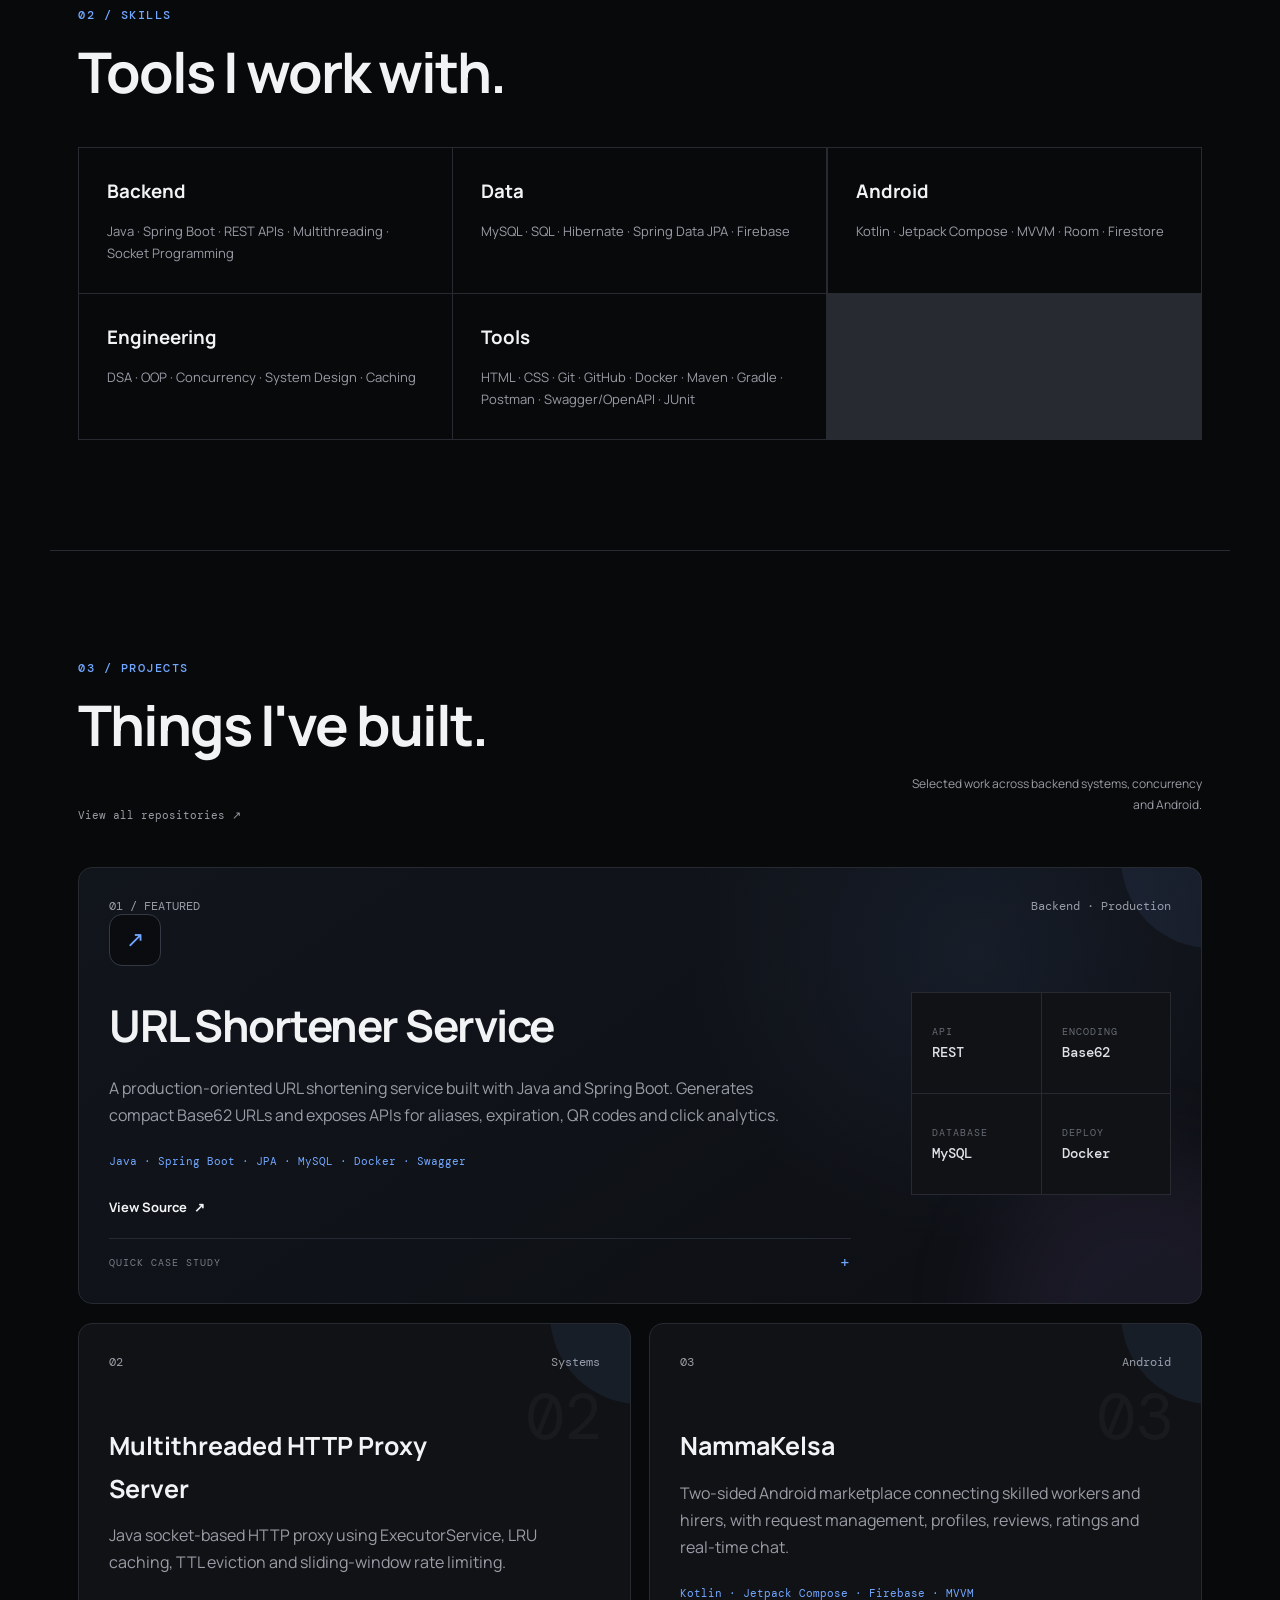
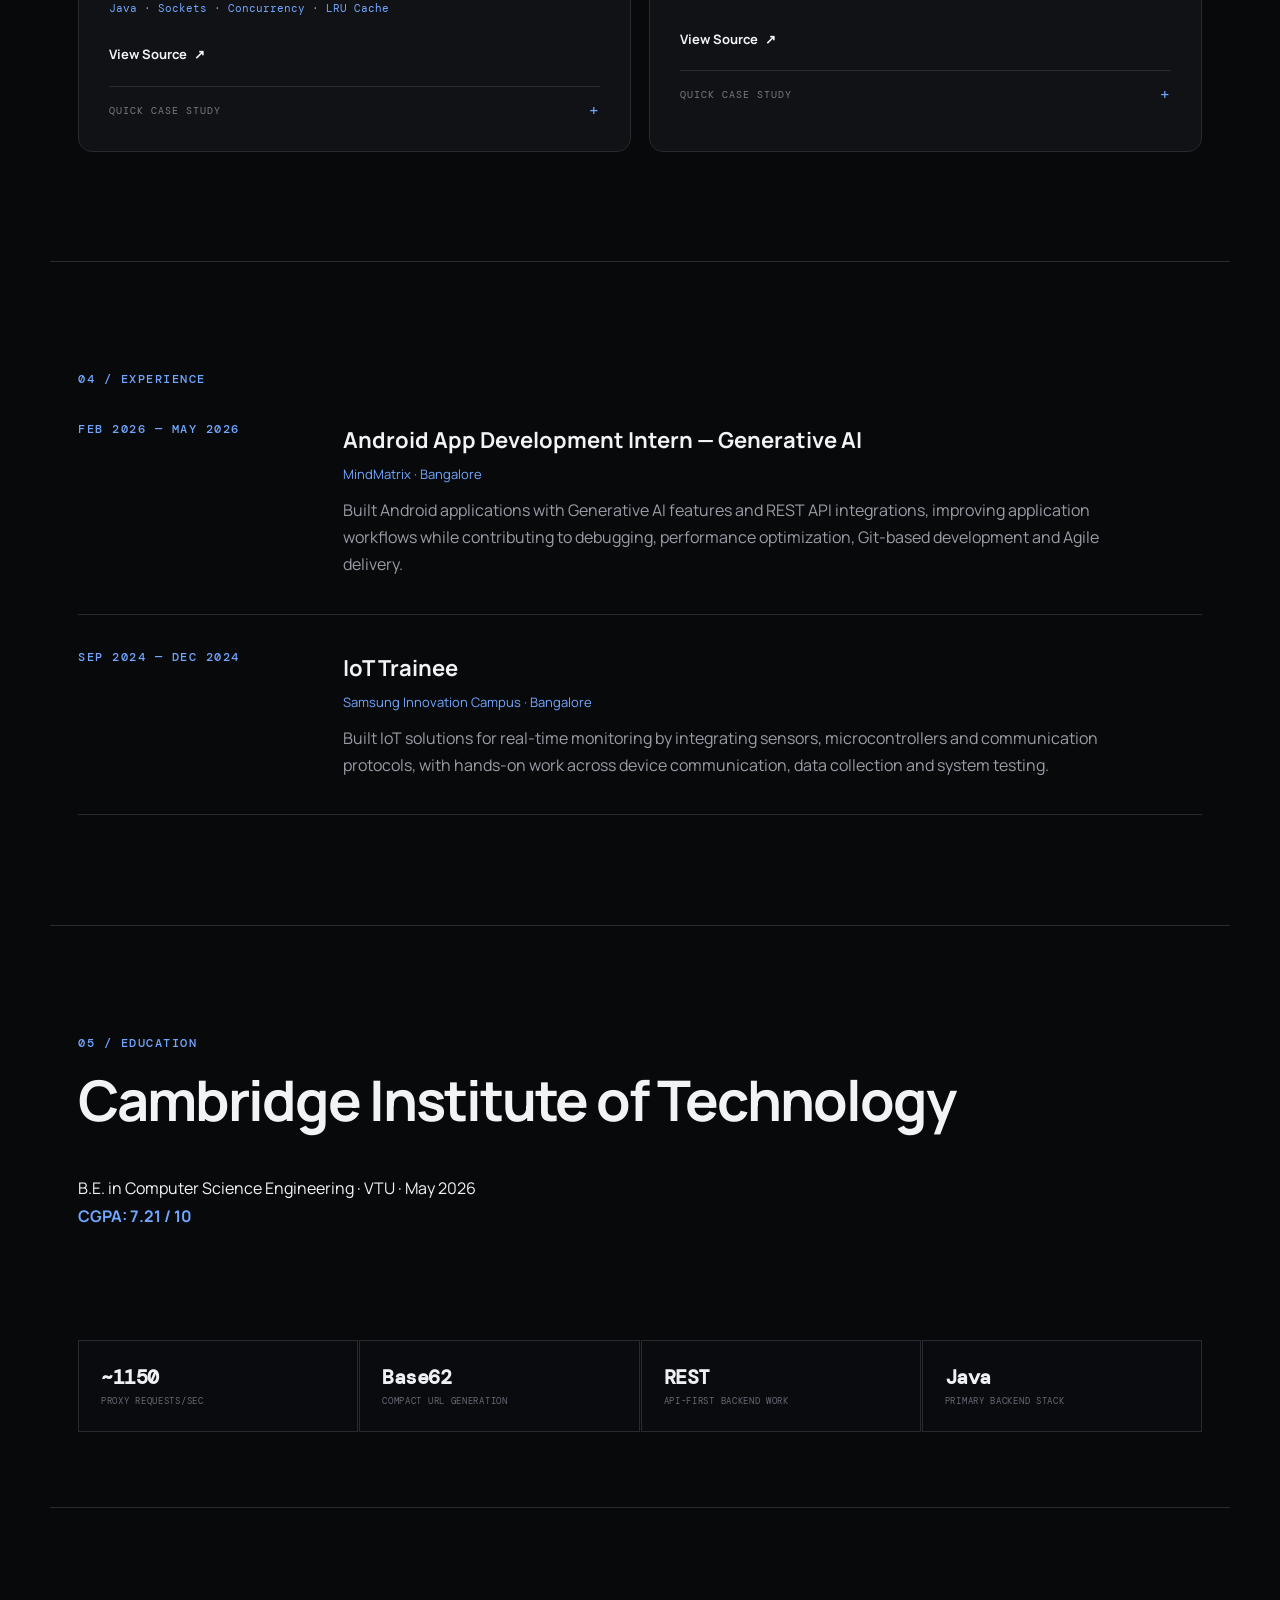
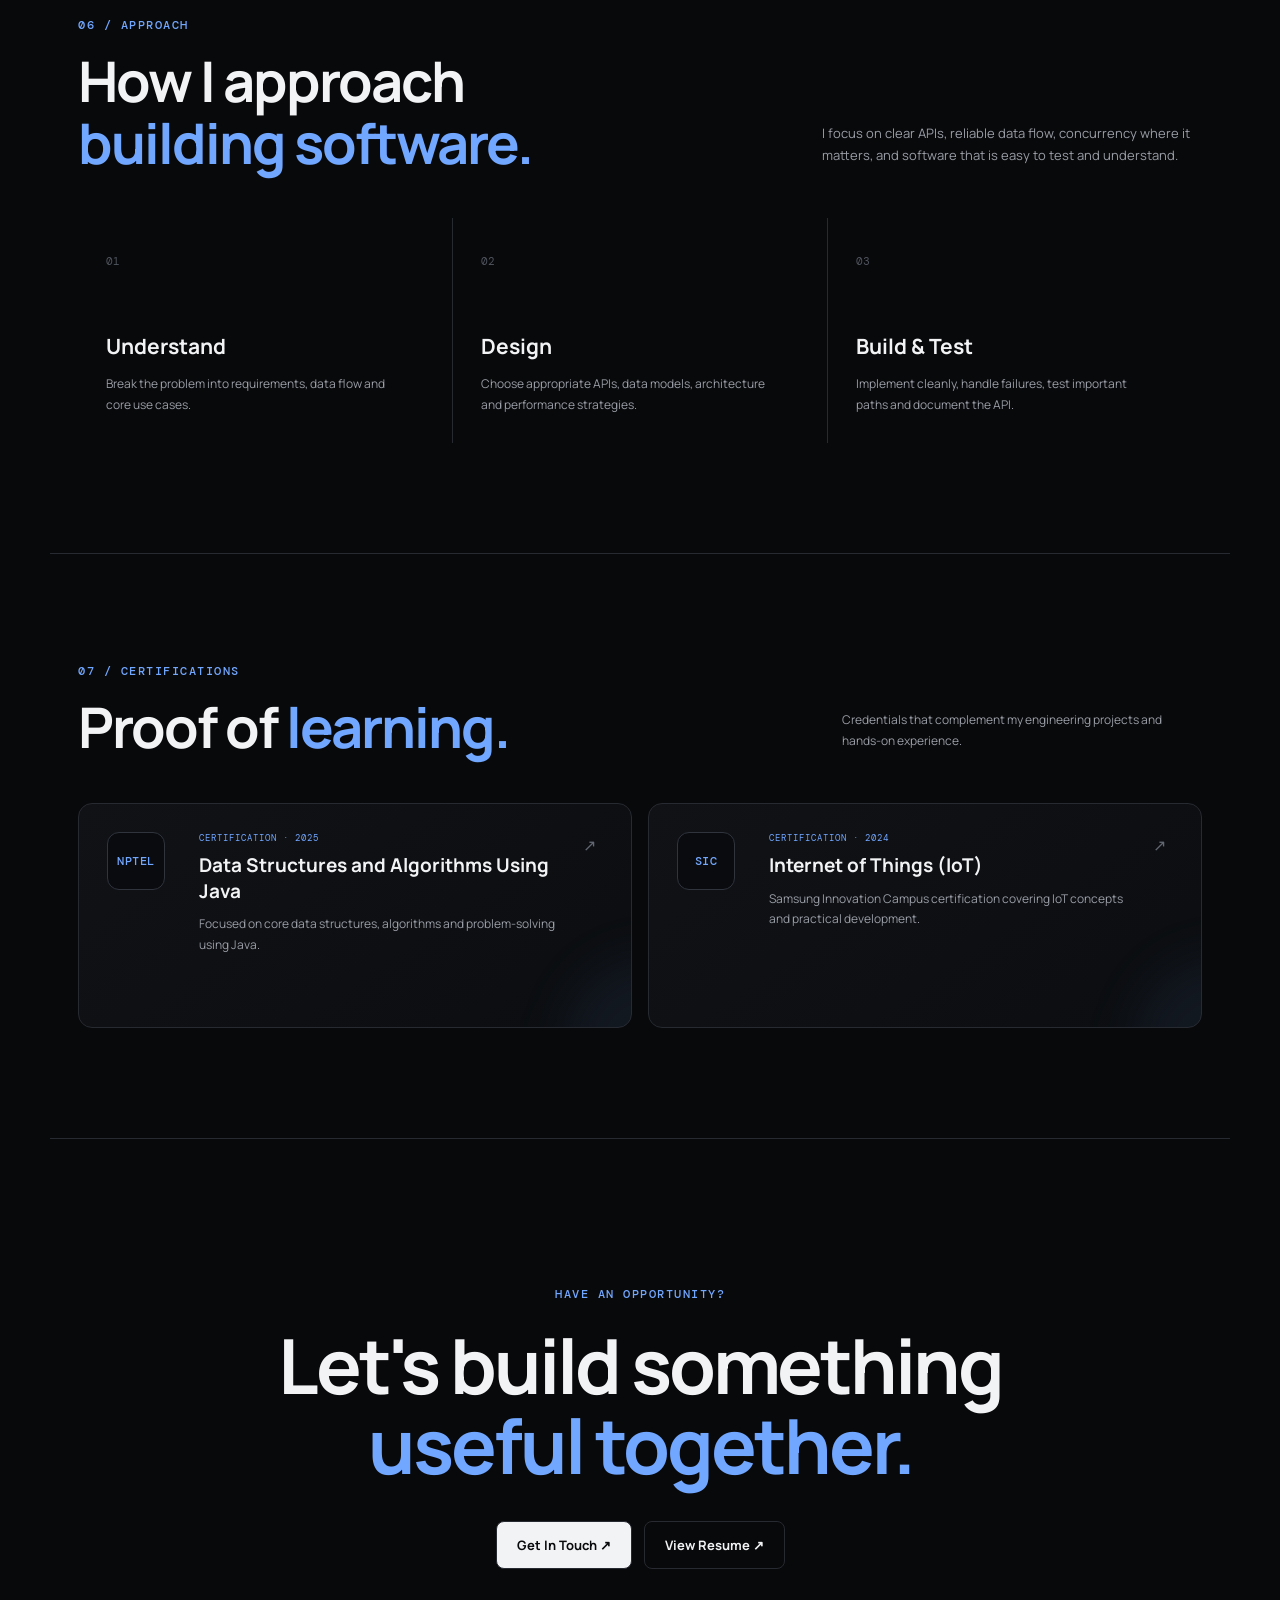
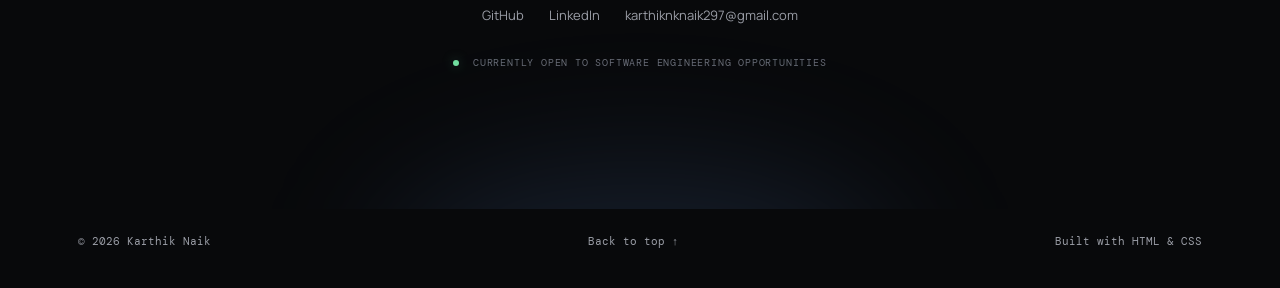
==== commit 11b06702: "Add files via upload" ====
--- a/index.html
+++ b/index.html
@@ -100,8 +100,7 @@
           </p>
           <div class="facts">
             <div class="fact"><strong>B.E.</strong><small>Computer Science Engineering</small></div>
-            <div class="fact"><strong>7.21</strong><small>CGPA / 10</small></div>
-            <div class="fact"><strong>2026</strong><small>Graduate</small></div>
+            <div class="fact"><strong>May 2026</strong><small>Graduated</small></div>
           </div>
         </div>
       </div>
@@ -114,9 +113,8 @@
         <article><h3>Backend</h3><p>Java · Spring Boot · REST APIs · Multithreading · Socket Programming</p></article>
         <article><h3>Data</h3><p>MySQL · SQL · Hibernate · Spring Data JPA · Firebase</p></article>
         <article><h3>Android</h3><p>Kotlin · Jetpack Compose · MVVM · Room · Firestore</p></article>
-        <article><h3>Web</h3><p>HTML · CSS</p></article>
         <article><h3>Engineering</h3><p>DSA · OOP · Concurrency · System Design · Caching</p></article>
-        <article><h3>Tools</h3><p>Git · GitHub · Docker · Maven · Gradle · Postman · Swagger/OpenAPI · JUnit</p></article>
+        <article><h3>Tools</h3><p>HTML · CSS · Git · GitHub · Docker · Maven · Gradle · Postman · Swagger/OpenAPI · JUnit</p></article>
       </div>
     </section>
 
@@ -213,7 +211,7 @@
           <div>
             <h3>Android App Development Intern — Generative AI</h3>
             <p class="company">MindMatrix · Bangalore</p>
-            <p>Developed Android applications integrating AI capabilities and REST APIs, with experience in Agile development, Git-based workflows and performance optimization.</p>
+            <p>Built Android applications with Generative AI features and REST API integrations, improving application workflows while contributing to debugging, performance optimization, Git-based development and Agile delivery.</p>
           </div>
         </article>
         <article>
@@ -221,7 +219,7 @@
           <div>
             <h3>IoT Trainee</h3>
             <p class="company">Samsung Innovation Campus · Bangalore</p>
-            <p>Developed IoT solutions for real-time monitoring using sensors, microcontrollers and communication protocols.</p>
+            <p>Built IoT solutions for real-time monitoring by integrating sensors, microcontrollers and communication protocols, with hands-on work across device communication, data collection and system testing.</p>
           </div>
         </article>
       </div>
